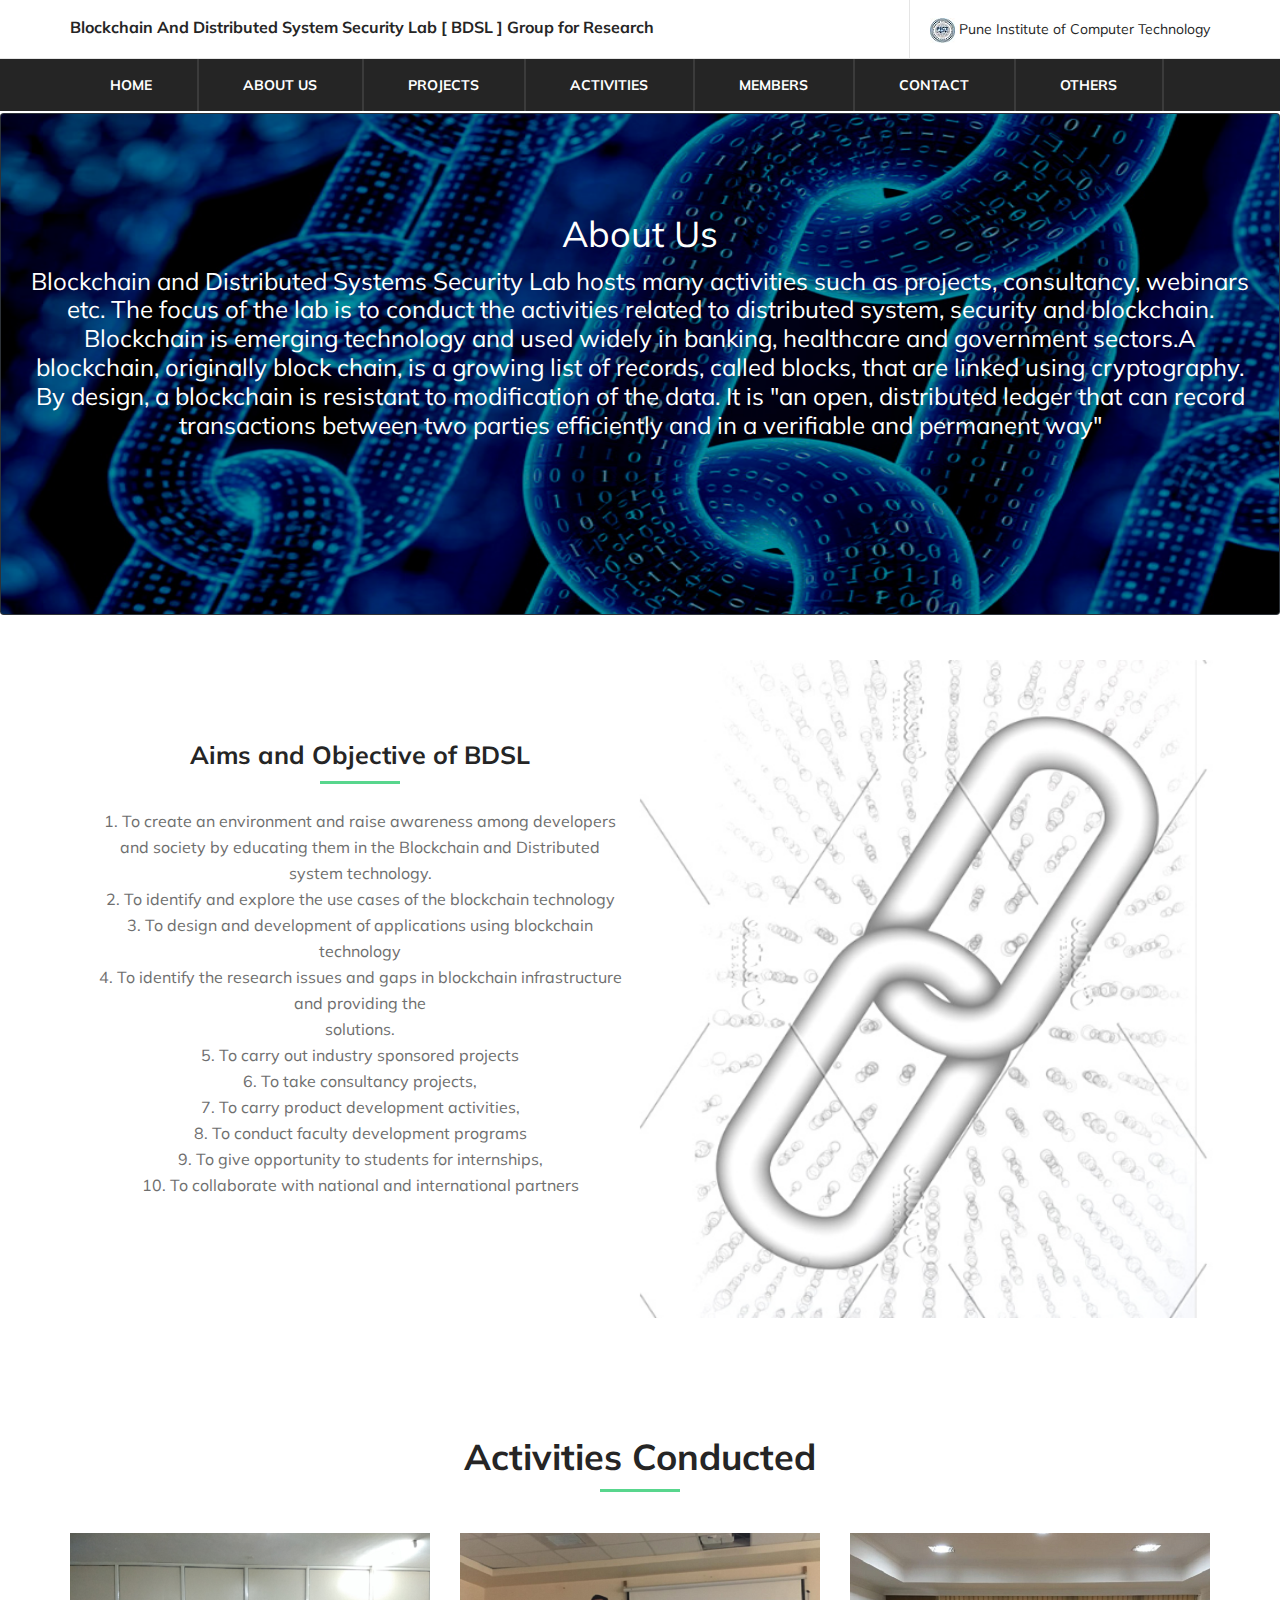
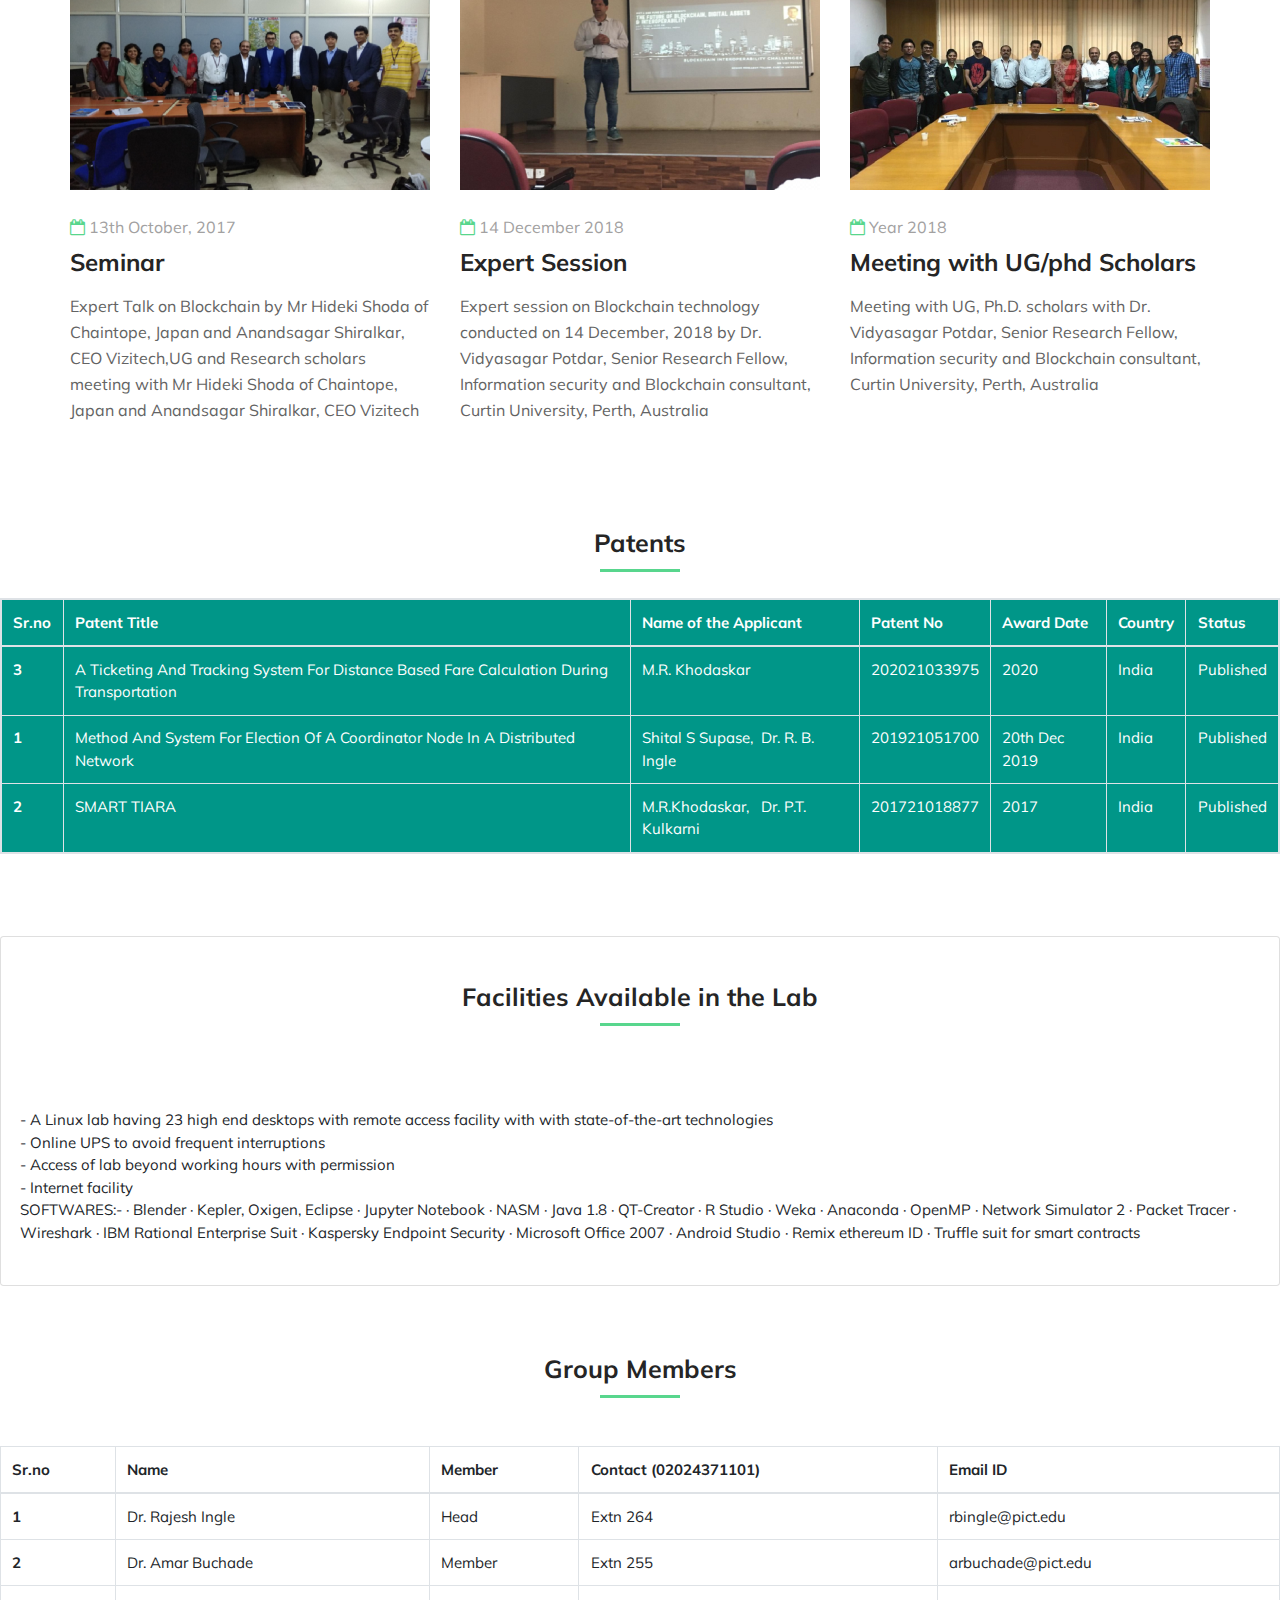
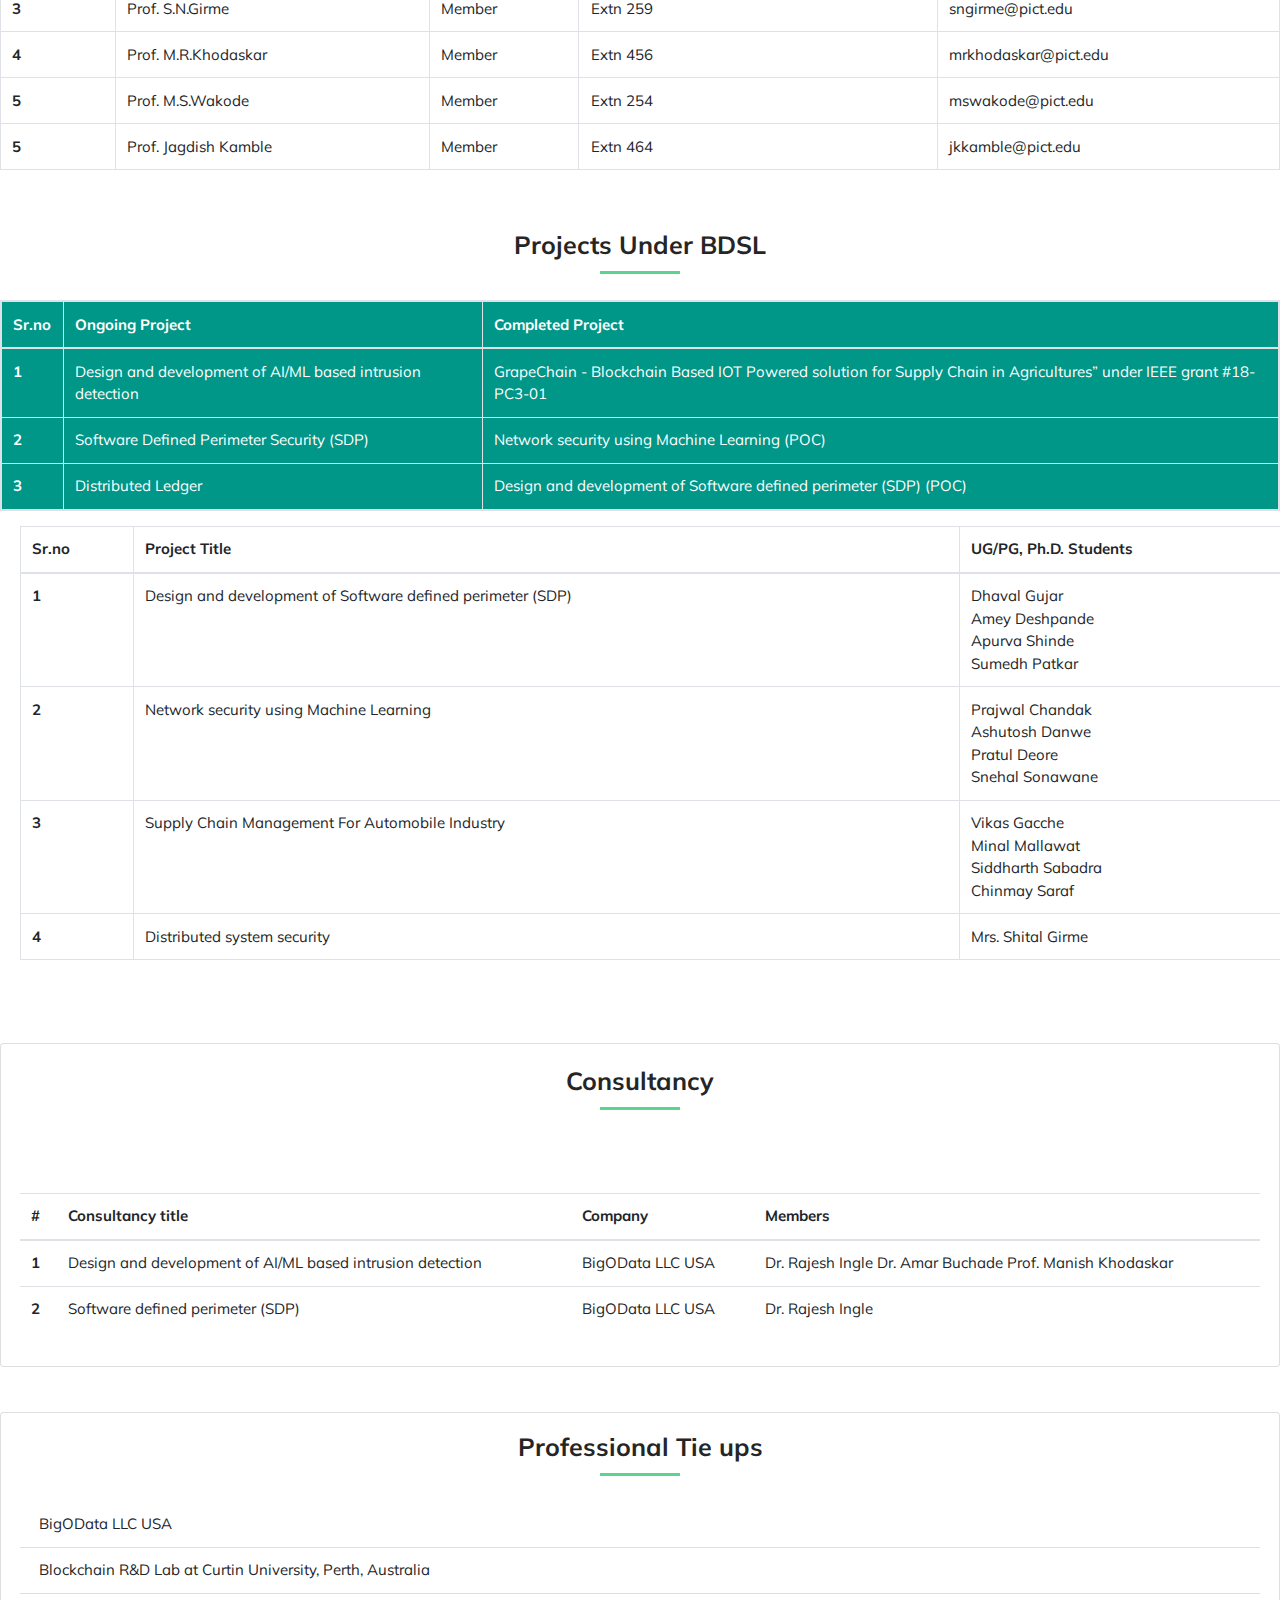
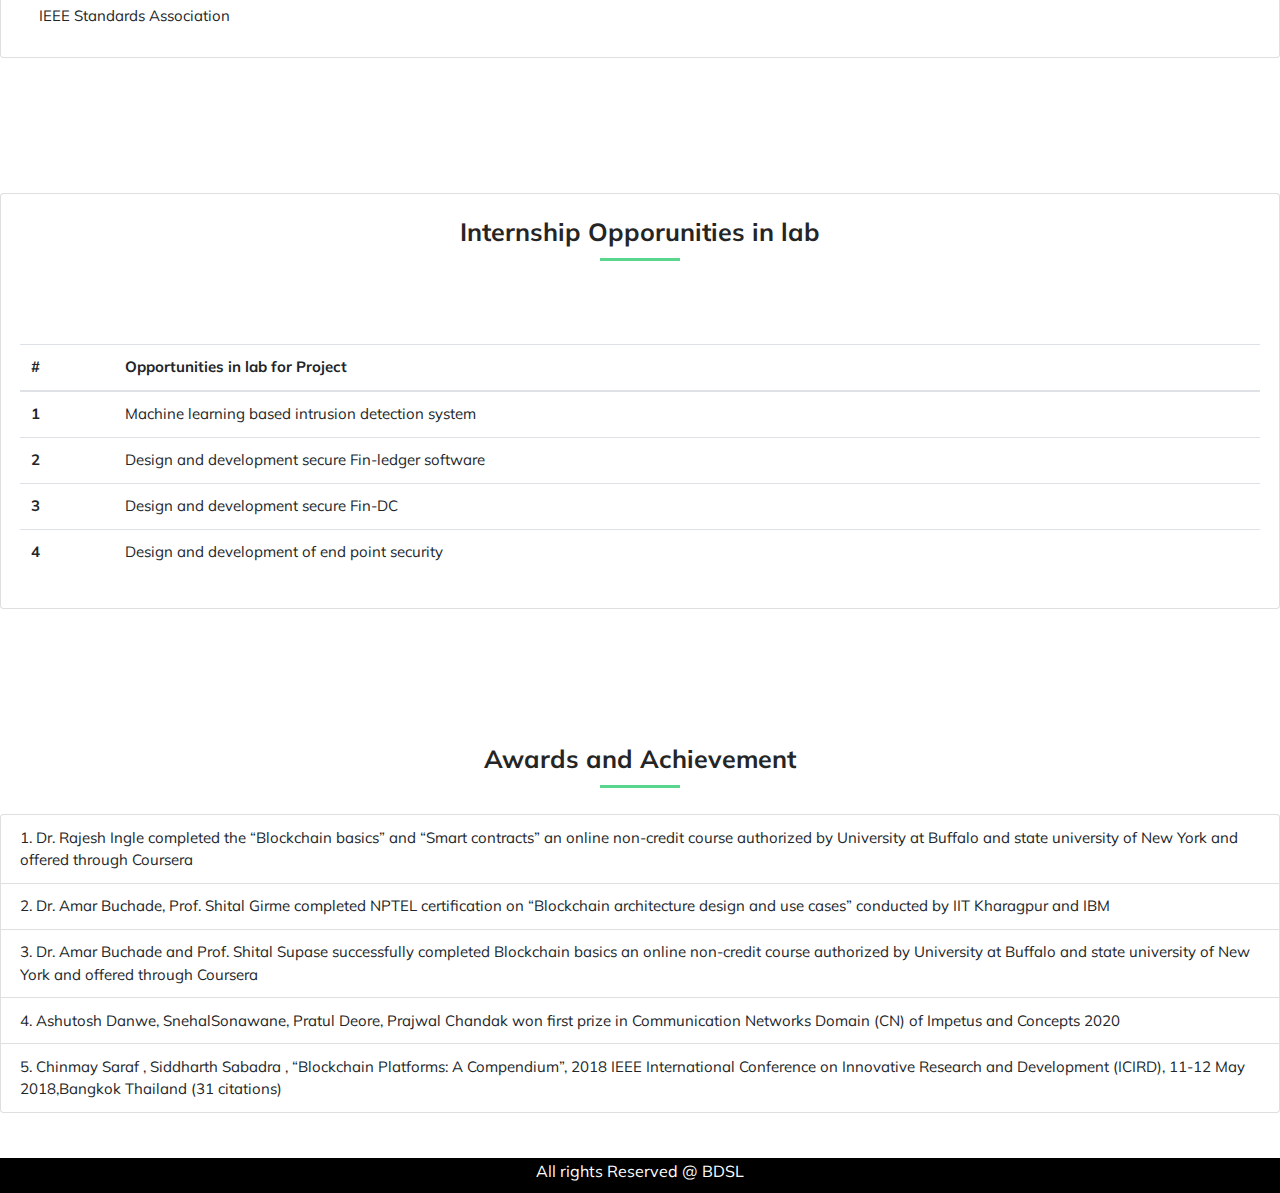
==== index.html @ 591bb6cc "Update index.html" ====
<!DOCTYPE html>
<html lang="zxx">

<head>
    <meta charset="UTF-8">
    <meta name="keywords" content="Fashi, unica, creative, html">
    <meta http-equiv="X-UA-Compatible" content="ie=edge">
    <title>BDSL</title>
    <link rel="stylesheet" href="https://www.w3schools.com/w3css/4/w3.css">
    <!-- Google Font -->
    <link href="https://fonts.googleapis.com/css?family=Muli:300,400,500,600,700,800,900&display=swap" rel="stylesheet">

    <!-- Css Styles -->
    <link rel="stylesheet" href="https://stackpath.bootstrapcdn.com/bootstrap/4.5.2/css/bootstrap.min.css" integrity="sha384-JcKb8q3iqJ61gNV9KGb8thSsNjpSL0n8PARn9HuZOnIxN0hoP+VmmDGMN5t9UJ0Z" crossorigin="anonymous">
    <script src="https://code.jquery.com/jquery-3.5.1.slim.min.js" integrity="sha384-DfXdz2htPH0lsSSs5nCTpuj/zy4C+OGpamoFVy38MVBnE+IbbVYUew+OrCXaRkfj" crossorigin="anonymous"></script>
    <script src="https://cdn.jsdelivr.net/npm/popper.js@1.16.1/dist/umd/popper.min.js" integrity="sha384-9/reFTGAW83EW2RDu2S0VKaIzap3H66lZH81PoYlFhbGU+6BZp6G7niu735Sk7lN" crossorigin="anonymous"></script>
    <script src="https://stackpath.bootstrapcdn.com/bootstrap/4.5.2/js/bootstrap.min.js" integrity="sha384-B4gt1jrGC7Jh4AgTPSdUtOBvfO8shuf57BaghqFfPlYxofvL8/KUEfYiJOMMV+rV" crossorigin="anonymous"></script>
    <link rel="stylesheet" href="css/bootstrap.min.css" type="text/css">
    <link rel="stylesheet" href="css/font-awesome.min.css" type="text/css">
    <link rel="stylesheet" href="css/themify-icons.css" type="text/css">
    <link rel="stylesheet" href="css/elegant-icons.css" type="text/css">
    <link rel="stylesheet" href="css/owl.carousel.min.css" type="text/css">
    <link rel="stylesheet" href="css/nice-select.css" type="text/css">
    <link rel="stylesheet" href="css/jquery-ui.min.css" type="text/css">
    <link rel="stylesheet" href="css/slicknav.min.css" type="text/css">
    <link rel="stylesheet" href="css/style.css" type="text/css">
    <style type="text/css">
    #content-desktop {display: block;}
    #content-mobile {display: none;}

    @media screen and (max-width: 768px) {

        #content-desktop {display: none;}
        #content-mobile {display: block;}

    }</style>
</head>

<body>
    <!-- Page Preloder -->
    <div id="preloder">
        <div class="loader"></div>
    </div>

    <!-- Header Section Begin -->
    <header  class="header-section fixed-top ">
        <div style="background-color: white;" class="header-top">
            <div class="container">
                <div class="ht-left">
                    <div style="" class="mail-service">
                        <b>Blockchain And Distributed System Security Lab [ BDSL ] Group for Research</b>
                    </div>
                </div>
                <div  class="ht-right">
                    <a href="#" class="login-panel"><img src="PICT_logo.jpeg">  Pune Institute of Computer Technology</a>
                </div>

                </div>
            </div>
        </div>

        <div class="nav-item ">
            <div class="container">

                <nav class="nav-menu mobile-menu">
                    <ul>
                        <li><a href="./index.html">Home</a></li>
                        <li><a href="#ab">About Us</a></li>
                        <li><a href="#pr">Projects</a>
                            <ul class="dropdown">
                                <li><a href="#pr">Ongoing Projects</a></li>
                                <li><a href="#pr">Completed Projects</a></li>
                                <li><a href="#pr">Projects by UG/PG Students</a></li>
                            </ul>
                        </li>
                        <li><a href="#ac">Activities</a></li>
                        <li><a href="#me">Members</a></li>
                        <li><a href="#">Contact</a></li>
                        <li><a href="#">Others</a>
                            <ul class="dropdown">
                                <li><a href="#pa">Patent unders BDSL </a></li>
                                <li><a href="#tie">Professional tie ups </a></li>
                                <li><a href="#con">Consultancy </a></li>
                                <li><a href="#fac">Facilities available in lab</a></li>
                                <li><a href="#sof">Softwares Available in the lab</a></li>
                                <li><a href="#int">Intership opportunities in the lab</a></li>
                                <li><a href="#aw">Awards and Achievements</a></li>
                            </ul>
                        </li>
                    </ul>
                </nav>
                <div id="mobile-menu-wrap"></div>
            </div>
        </div>

                        </div>

        </header>
    <!-- Button trigger modal -->


    <!-- Modal -->
    <div class="modal fade" id="exampleModal" tabindex="-1" aria-labelledby="exampleModalLabel" aria-hidden="true">
        <div class="modal-dialog modal-dialog-scrollable">
            <div class="modal-content">
                <div class="modal-header">
                    <h5 class="modal-title" id="exampleModalLabel">WORKSHOP BY BDSL</h5>
                    <button type="button" class="close" data-dismiss="modal" aria-label="Close">
                        <span aria-hidden="true">&times;</span>
                    </button>
                </div>
                <div class="modal-body">
                    Dear Students!!

                    🎊 Blockchain and Distributed Systems Security Lab, PICT, Pune invites you  for One Day Hands-on Workshop (Online Mode) on “Blockchain – Hyperledger Fabric”
<br>
                    <br>
                    ✒️ Key Highlights of the Workshop<br>
                     Introduction to Hyperledger Fabric and Architecture<br>
                     Learn to build a Network<br>
                     Learn to write and deploy chain codes<br>
                     Hands-on experience of Industry level project.<br>
                     All participants will be awarded with e-certificate.<br>
                    <br>
                    <br>
                    Registration Fee: Rs. 300/-
                    Limited to only 20 Seats [First come first basis].
                    <br>
                    <br>
                    Payment Mode: Online [Through PICT MIS]
                    🔊
                    <br>
                    <br>
                    ⏰ Workshop Date:
                    19th September 2020 (Saturday)
                    <br>
                    <br>
                    🗓️ Last Date for Registration:
                    6th September 2020
                    <br>
                    <br>
                    e-Certificates will be awarded to all participants
                    <br>
                    <br>
                    Important points to note:
                    1. Workshop is for PICT students only.
                    2. Confirmation of registration will be intimated to selected students along with MIS payment link and resources for the workshop through mail
                    <br>
                    <br>
                    📞For any queries contact:
                    <br>
                    Mr. M. R. Khodaskar
                    (Faculty Coordinator)
                    mrkhodaskar@pict.edu

                    +91 9822074520
                    <br>
                    <br>
                    Dr. R. B. Ingle
                    BDSL Head, PICT
                </div>
                <div class="modal-footer">
                    <button type="button" class="btn btn-secondary" data-dismiss="modal">Close</button>
                    <a target="_blank" href="https://tinyurl.com/hyperledger0fabric"><button type="button" class="btn btn-primary">Register</button></a>
                </div>
            </div>
        </div>
    </div>
    <!-- Header End -->



    <!-- As a heading -->
    <nav id="content-mobile" class="navbar navbar-light bg-light">
        <span  class=" navbar-brand mb-0 h1">Blockchain And Distributed <br> System Lab</span>
    </nav>

<br>
<br>
    <br>
    <br>
    <br>




    <div id="content-desktop ab"  class="card bg-dark text-white">
        <img src="img/200.png" class="card-img" height="500">
        <div style="margin-top: 80px" class="card-img-overlay">
            <h2 class="card-title text-center">About Us </h2>
            <h4 class="card-text text-center">Blockchain and Distributed Systems Security Lab hosts many activities such as
                projects, consultancy, webinars etc. The focus of the lab is to conduct the activities
                related to distributed system, security and blockchain. Blockchain is emerging technology
                and used widely in banking, healthcare and government sectors.A blockchain, originally block chain, is a growing list of records, called blocks, that are linked using cryptography. By design, a blockchain is resistant to modification of the data. It is "an open, distributed ledger that can record transactions
                between two parties efficiently and in a verifiable and permanent way"</h4>

        </div>
    </div>

    <br>
    <br>

    <section  class="deal-of-week set-bg spad" data-setbg="img/bd3.png">
        <div class="container">
            <div class="col-lg-6">
                <div class="section-title">

                    <h2 style="font-size: 25px;">Aims and Objective of BDSL</h2>
                    <div class="text">
                       <p> 1. To create an environment and raise awareness among developers and society by
                        educating them in the Blockchain and Distributed system technology.<br>
                        2. To identify and explore the use cases of the blockchain technology<br>
                        3. To design and development of applications using blockchain technology<br>
                        4. To identify the research issues and gaps in blockchain infrastructure and providing the<br>
                        solutions.<br>
                        5. To carry out industry sponsored projects<br>
                        6. To take consultancy projects,<br>
                        7. To carry product development activities,<br>
                        8. To conduct faculty development programs<br>
                        9. To give opportunity to students for internships,<br>
                        10. To collaborate with national and international partners<br>
                       </p>
                    </div>
                </div>
            </div>
        </div>
    </section>
    <br>
    <br>
    <section id="ac" class="latest-blog spad">
        <div class="container">
            <div class="row">
                <div class="col-lg-12">
                    <div class="section-title">
                        <h2>Activities Conducted</h2>
                    </div>
                </div>
            </div>
            <div class="row">
                <div class="col-lg-4 col-md-6">
                    <div class="single-latest-blog">
                        <img src="img/i3.png" alt="">
                        <div class="latest-text">
                            <div class="tag-list">
                                <div class="tag-item">
                                    <i  class="fa fa-calendar-o"></i>
                                    13th October, 2017
                                </div>

                            </div>
                            <a href="#">
                                <h4>Seminar</h4>
                            </a>
                            <p>Expert Talk on Blockchain by Mr Hideki Shoda of Chaintope, Japan and Anandsagar Shiralkar, CEO Vizitech,UG and Research scholars meeting with
                                Mr Hideki Shoda of Chaintope, Japan and Anandsagar Shiralkar, CEO Vizitech </p>
                        </div>
                    </div>
                </div>
                <div class="col-lg-4 col-md-6">
                    <div class="single-latest-blog">
                        <img src="img/i2.png" alt="">
                        <div class="latest-text">
                            <div class="tag-list">
                                <div class="tag-item">
                                    <i class="fa fa-calendar-o"></i>
                                    14 December 2018
                                </div>

                            </div>
                            <a href="#">
                                <h4>Expert Session</h4>
                            </a>
                            <p>Expert session on Blockchain technology conducted on 14 December, 2018 by Dr. Vidyasagar Potdar, Senior Research Fellow,
                                Information security and Blockchain consultant, Curtin University, Perth, Australia </p>
                        </div>
                    </div>
                </div>
                <div class="col-lg-4 col-md-6">
                    <div class="single-latest-blog">
                        <img src="img/i1.png" alt="">
                        <div class="latest-text">
                            <div class="tag-list">
                                <div class="tag-item">
                                    <i class="fa fa-calendar-o"></i>
                                    Year 2018
                                </div>

                            </div>
                            <a href="#">
                                <h4>Meeting with UG/phd Scholars</h4>
                            </a>
                            <p>Meeting with UG, Ph.D. scholars with Dr. Vidyasagar Potdar, Senior Research Fellow,
                                Information security and Blockchain consultant, Curtin University, Perth, Australia </p>
                        </div>
                    </div>
                </div>
            </div>

    </section>

    <div id="pa" class="section-title">
        <h2 style="font-size: 25px;">Patents </h2>
    </div>
    <table id="csec" class="table-responsive table table-bordered w3-teal">

        <thead>
        <tr>
            <th scope="col">Sr.no</th>
            <th scope="col">Patent Title</th>
            <th scope="col">Name of the Applicant</th>
            <th scope="col">Patent No</th>
            <th scope="col">Award Date</th>
            <th scope="col">Country</th>
            <th scope="col">Status</th>

        </tr>
        </thead>
        <tbody>
        
           <tr>
            <th scope="row">3</th>
            <td>A Ticketing And Tracking System For Distance Based Fare Calculation During Transportation</td>
            <td>M.R. Khodaskar </td>
            <td>202021033975</td>
            <td>2020</td>
            <td>India </td>
            <td>Published</td>

        </tr>
            
            
           <tr>
            <th scope="row">1</th>
            <td>Method And System For Election Of A Coordinator Node In A Distributed Network</td>
            <td>Shital S Supase,&nbsp; 
                Dr. R. B. Ingle </td>
            <td>201921051700</td>
            <td>20th Dec 2019 </td>
            <td>India </td>
            <td>Published</td>

        </tr>
        <tr>
            <th scope="row">2</th>
            <td>SMART TIARA</td>
            <td>M.R.Khodaskar, &nbsp;
                Dr. P.T. Kulkarni
            </td>
            <td>201721018877</td>
            <td>2017</td>
            <td>India </td>
            <td>Published</td>

        </tr>
            
        

        </tbody>
    </table>
    <br>
    <br>
    <br>
    <div id="csec" class="card">
        <br>
        <br>
        <div id="fac" class="section-title">
            <h2 style="font-size: 25px;">Facilities Available in the Lab</h2>
        </div>
        <div class="card-body">
            -          A Linux lab having 23 high end desktops with remote access facility with with state-of-the-art technologies<br>

            -          Online UPS to avoid frequent interruptions<br>

            -          Access of lab beyond working hours with permission<br>

            -          Internet facility<br>

            SOFTWARES:-
            ·         Blender

            ·         Kepler, Oxigen, Eclipse

            ·         Jupyter Notebook

            ·         NASM

            ·         Java 1.8

            ·         QT-Creator

            ·         R Studio

            ·         Weka

            ·         Anaconda

            ·         OpenMP

            ·         Network Simulator 2

            ·         Packet Tracer

            ·         Wireshark

            ·         IBM Rational Enterprise Suit

            ·         Kaspersky Endpoint Security

            ·         Microsoft Office 2007

            ·         Android Studio

            ·         Remix ethereum ID

            ·         Truffle suit for smart contracts
            <br>
        </div>
        <br>
    </div>
    <br>
    <br>
    <br>
    <div id="me" class="section-title">
        <h2 style="font-size: 25px;">Group Members </h2>
    </div>    <br>
        
    <table  class=" table table-bordered">

        <thead>
        <tr>
            <th scope="col">Sr.no</th>
            <th scope="col">Name</th>
            <th scope="col">Member</th>
            <th scope="col">Contact (02024371101)</th>
            <th scope="col">Email ID</th>

        </tr>
        </thead>
        <tbody>
        <tr>
            <th scope="row">1</th>
            <td>Dr. Rajesh Ingle</td>
            <td>Head </td>
            <td>Extn 264 </td>
            <td>rbingle@pict.edu</td>
        </tr>
        <tr>
            <th scope="row">2</th>
            <td>Dr. Amar Buchade</td>
            <td>Member </td>
            <td>Extn 255</td>
            <td>arbuchade@pict.edu </td>
        </tr>
        <tr>
            <th scope="row">3</th>
            <td>Prof. S.N.Girme</td>
            <td>Member </td>
            <td>Extn 259 </td>
            <td>sngirme@pict.edu</td>
        </tr>
        <tr>
            <th scope="row">4</th>
            <td>Prof. M.R.Khodaskar</td>
            <td>Member </td>
            <td>Extn 456 </td>
            <td>mrkhodaskar@pict.edu</td>
        </tr>
         
        <tr>
            <th scope="row">5</th>
            <td>Prof. M.S.Wakode</td>
            <td>Member </td>
            <td>Extn 254 </td>
            <td>mswakode@pict.edu</td>
        </tr>
            
            
        <tr>
            <th scope="row">5</th>
            <td>Prof. Jagdish Kamble</td>
            <td>Member </td>
            <td>Extn 464 </td>
            <td>jkkamble@pict.edu</td>
        </tr>
            
            
              </tbody>
    </table>
    
    <br>
    <br>
    <div id="pr" class="section-title">
        <h2 style="font-size: 25px;">Projects Under BDSL </h2>
    </div>
    <table  id="csec" class="table-responsive table table-bordered w3-teal">

        <thead>
        <tr>
            <th scope="col">Sr.no</th>
            <th scope="col">Ongoing Project</th>
            <th scope="col">Completed Project</th>

        </tr>
        </thead>
        <tbody>
        <tr>
            <th scope="row">1</th>
            <td>Design and development of AI/ML based intrusion detection</td>
            <td>GrapeChain - Blockchain Based IOT Powered solution for Supply Chain in
                Agricultures” under IEEE grant #18-PC3-01</td>

        </tr>
        <tr>
            <th scope="row">2</th>
            <td>Software Defined Perimeter Security (SDP)</td>
            <td>Network security using Machine Learning (POC)</td>

        </tr>
        <tr>
            <th scope="row">3</th>
            <td>Distributed Ledger</td>
            <td>Design and development of Software defined perimeter (SDP) (POC)</td>
        </tr>

        </tbody>
    </table>

    <table id="csec1" class="table  table-bordered bg-white">

        <thead>
        <tr>
            <th scope="col">Sr.no</th>
            <th scope="col">Project Title</th>
            <th scope="col">UG/PG, Ph.D. Students</th>


        </tr>
        </thead>
        <tbody>
        <tr>
            <th scope="row">1</th>
            <td>Design and development of Software defined
                perimeter (SDP)</td>
            <td>Dhaval Gujar<br>
                Amey Deshpande<br>
                Apurva Shinde<br>
                Sumedh Patkar</td>

        </tr>
        <tr>
            <th scope="row">2</th>
            <td>Network security using Machine Learning</td>
            <td>Prajwal Chandak<br>
                Ashutosh Danwe<br>
                Pratul Deore<br>
                Snehal Sonawane</td>

        </tr>
        <tr>
            <th scope="row">3</th>
            <td>Supply Chain Management For Automobile Industry</td>
            <td>Vikas Gacche<br>
                Minal Mallawat<br>
                Siddharth Sabadra<br>
                Chinmay Saraf</td>

        </tr>
        <tr>
            <th scope="row">4</th>
            <td>Distributed system security </td>
            <td>Mrs. Shital Girme </td>

        </tr>

        </tbody>
    </table>

    <br>
    <br>
    <br>
    <div id="csec" class="card">
        <br>
        <div id="con" class="section-title">
            <h2 style="font-size: 25px;">Consultancy </h2>
        </div>
        <div class="card-body">
            <table class="table">
                <thead>
                <tr>
                    <th scope="col">#</th>
                    <th scope="col">Consultancy title</th>
                    <th scope="col">Company</th>
                    <th scope="col">Members</th>
                </tr>
                </thead>
                <tbody>
                <tr>
                    <th scope="row">1</th>
                    <td> Design and development of
                        AI/ML based intrusion detection </td>
                    <td>BigOData LLC USA</td>
                    <td>Dr. Rajesh Ingle
                        Dr. Amar Buchade
                        Prof. Manish
                        Khodaskar</td>
                </tr>
                <tr>
                    <th scope="row">2</th>
                    <td>Software defined perimeter
                        (SDP)</td>
                    <td>BigOData LLC USA
                    </td>
                    <td>Dr. Rajesh Ingle</td>
                </tr>

                </tbody>
            </table>
        </div>
    </div>
    <br>
    <br>
    <div id="csec" class="card">
        <div class="card-body">

            <div id="tie" class="section-title">
                <h2 style="font-size: 25px;">Professional Tie ups </h2>
            </div>
            <ul class="list-group list-group-flush">
                <li class="list-group-item">BigOData LLC USA
                </li>
                <li class="list-group-item">Blockchain R&D Lab at Curtin University, Perth, Australia</li>
                <li class="list-group-item">IEEE Standards Association</li>
            </ul>
        </div>
    </div>
    <br>
    <br>
    <br>

    <br>
    <br>
    <br>
    
    <div id="int" class="card">
        <br>
        <div id="con" class="section-title">
            <h2 style="font-size: 25px;">Internship Opporunities in lab </h2>
        </div>
        <div class="card-body">
            <table class="table">
                <thead>
                <tr>
                    <th scope="col">#</th>
                    <th scope="col">Opportunities in lab for Project</th>
                   </tr>
                </thead>
                <tbody>
                <tr>
                    <th scope="row">1</th>
                    <td> Machine learning based intrusion detection system </td>
                 </tr>
                <tr>
                    <th scope="row">2</th>
                    <td>Design and development secure Fin-ledger software  </td>
                                    </tr>

                    <tr>
                    <th scope="row">3</th>
                    <td>Design and development secure Fin-DC  </td>
                                    </tr>
                    
                    
                    <tr>
                    <th scope="row">4</th>
                    <td>Design and development of end point security </td>
                                    </tr>

                </tbody>
            </table>
        </div>
    </div>
    
    <br>
    <br>
    <br>

    <br>
    <br>
    <br>
        
    <div id="aw" class="section-title">
        <h2 style="font-size: 25px;">Awards and Achievement </h2>
    </div>
    <ul id="csec" class="list-group " >
        <li class="list-group-item">1. Dr. Rajesh Ingle completed the “Blockchain basics” and “Smart contracts” an online
            non-credit course authorized by University at Buffalo and state university of New
            York and offered through Coursera</li>
        <li class="list-group-item">2. Dr. Amar Buchade, Prof. Shital Girme completed NPTEL certification on
            “Blockchain architecture design and use cases” conducted by IIT Kharagpur and
            IBM</li>
        <li class="list-group-item">3. Dr. Amar Buchade and Prof. Shital Supase successfully completed Blockchain basics
            an online non-credit course authorized by University at Buffalo and state university of
            New York and offered through Coursera</li>
        <li class="list-group-item ">4. Ashutosh Danwe, SnehalSonawane, Pratul Deore, Prajwal Chandak won first prize in
            Communication Networks Domain (CN) of Impetus and Concepts 2020 </li>
        <li class="list-group-item ">5. Chinmay Saraf , Siddharth Sabadra , “Blockchain Platforms: A Compendium”, 2018
            IEEE International Conference on Innovative Research and Development (ICIRD),
            11-12 May 2018,Bangkok Thailand (31 citations)
        </li>

    </ul>


    <br>
    <br>






<div style="width: 100%; height: 35px; background-color: black;" >
    <p style="margin: auto; color: white;text-align: center;">All rights Reserved @ BDSL</p>
</div>
    
    <!-- Js Plugins -->
    <script src="js/jquery-3.3.1.min.js"></script>
    <script src="js/bootstrap.min.js"></script>
    <script src="js/jquery-ui.min.js"></script>
    <script src="js/jquery.countdown.min.js"></script>
    <script src="js/jquery.nice-select.min.js"></script>
    <script src="js/jquery.zoom.min.js"></script>
    <script src="js/jquery.dd.min.js"></script>
    <script src="js/jquery.slicknav.js"></script>
    <script src="js/owl.carousel.min.js"></script>
    <script src="js/main.js"></script>
</body>

</html>
---- css/themify-icons.css ----
@font-face {
	font-family: 'themify';
	src:url('../fonts/themify.eot?-fvbane');
	src:url('../fonts/themify.eot?#iefix-fvbane') format('embedded-opentype'),
		url('../fonts/themify.woff?-fvbane') format('woff'),
		url('../fonts/themify.ttf?-fvbane') format('truetype'),
		url('../fonts/themify.svg?-fvbane#themify') format('svg');
	font-weight: normal;
	font-style: normal;
}

[class^="ti-"], [class*=" ti-"] {
	font-family: 'themify';
	speak: none;
	font-style: normal;
	font-weight: normal;
	font-variant: normal;
	text-transform: none;
	line-height: 1;

	/* Better Font Rendering =========== */
	-webkit-font-smoothing: antialiased;
	-moz-osx-font-smoothing: grayscale;
}

.ti-wand:before {
	content: "\e600";
}
.ti-volume:before {
	content: "\e601";
}
.ti-user:before {
	content: "\e602";
}
.ti-unlock:before {
	content: "\e603";
}
.ti-unlink:before {
	content: "\e604";
}
.ti-trash:before {
	content: "\e605";
}
.ti-thought:before {
	content: "\e606";
}
.ti-target:before {
	content: "\e607";
}
.ti-tag:before {
	content: "\e608";
}
.ti-tablet:before {
	content: "\e609";
}
.ti-star:before {
	content: "\e60a";
}
.ti-spray:before {
	content: "\e60b";
}
.ti-signal:before {
	content: "\e60c";
}
.ti-shopping-cart:before {
	content: "\e60d";
}
.ti-shopping-cart-full:before {
	content: "\e60e";
}
.ti-settings:before {
	content: "\e60f";
}
.ti-search:before {
	content: "\e610";
}
.ti-zoom-in:before {
	content: "\e611";
}
.ti-zoom-out:before {
	content: "\e612";
}
.ti-cut:before {
	content: "\e613";
}
.ti-ruler:before {
	content: "\e614";
}
.ti-ruler-pencil:before {
	content: "\e615";
}
.ti-ruler-alt:before {
	content: "\e616";
}
.ti-bookmark:before {
	content: "\e617";
}
.ti-bookmark-alt:before {
	content: "\e618";
}
.ti-reload:before {
	content: "\e619";
}
.ti-plus:before {
	content: "\e61a";
}
.ti-pin:before {
	content: "\e61b";
}
.ti-pencil:before {
	content: "\e61c";
}
.ti-pencil-alt:before {
	content: "\e61d";
}
.ti-paint-roller:before {
	content: "\e61e";
}
.ti-paint-bucket:before {
	content: "\e61f";
}
.ti-na:before {
	content: "\e620";
}
.ti-mobile:before {
	content: "\e621";
}
.ti-minus:before {
	content: "\e622";
}
.ti-medall:before {
	content: "\e623";
}
.ti-medall-alt:before {
	content: "\e624";
}
.ti-marker:before {
	content: "\e625";
}
.ti-marker-alt:before {
	content: "\e626";
}
.ti-arrow-up:before {
	content: "\e627";
}
.ti-arrow-right:before {
	content: "\e628";
}
.ti-arrow-left:before {
	content: "\e629";
}
.ti-arrow-down:before {
	content: "\e62a";
}
.ti-lock:before {
	content: "\e62b";
}
.ti-location-arrow:before {
	content: "\e62c";
}
.ti-link:before {
	content: "\e62d";
}
.ti-layout:before {
	content: "\e62e";
}
.ti-layers:before {
	content: "\e62f";
}
.ti-layers-alt:before {
	content: "\e630";
}
.ti-key:before {
	content: "\e631";
}
.ti-import:before {
	content: "\e632";
}
.ti-image:before {
	content: "\e633";
}
.ti-heart:before {
	content: "\e634";
}
.ti-heart-broken:before {
	content: "\e635";
}
.ti-hand-stop:before {
	content: "\e636";
}
.ti-hand-open:before {
	content: "\e637";
}
.ti-hand-drag:before {
	content: "\e638";
}
.ti-folder:before {
	content: "\e639";
}
.ti-flag:before {
	content: "\e63a";
}
.ti-flag-alt:before {
	content: "\e63b";
}
.ti-flag-alt-2:before {
	content: "\e63c";
}
.ti-eye:before {
	content: "\e63d";
}
.ti-export:before {
	content: "\e63e";
}
.ti-exchange-vertical:before {
	content: "\e63f";
}
.ti-desktop:before {
	content: "\e640";
}
.ti-cup:before {
	content: "\e641";
}
.ti-crown:before {
	content: "\e642";
}
.ti-comments:before {
	content: "\e643";
}
.ti-comment:before {
	content: "\e644";
}
.ti-comment-alt:before {
	content: "\e645";
}
.ti-close:before {
	content: "\e646";
}
.ti-clip:before {
	content: "\e647";
}
.ti-angle-up:before {
	content: "\e648";
}
.ti-angle-right:before {
	content: "\e649";
}
.ti-angle-left:before {
	content: "\e64a";
}
.ti-angle-down:before {
	content: "\e64b";
}
.ti-check:before {
	content: "\e64c";
}
.ti-check-box:before {
	content: "\e64d";
}
.ti-camera:before {
	content: "\e64e";
}
.ti-announcement:before {
	content: "\e64f";
}
.ti-brush:before {
	content: "\e650";
}
.ti-briefcase:before {
	content: "\e651";
}
.ti-bolt:before {
	content: "\e652";
}
.ti-bolt-alt:before {
	content: "\e653";
}
.ti-blackboard:before {
	content: "\e654";
}
.ti-bag:before {
	content: "\e655";
}
.ti-move:before {
	content: "\e656";
}
.ti-arrows-vertical:before {
	content: "\e657";
}
.ti-arrows-horizontal:before {
	content: "\e658";
}
.ti-fullscreen:before {
	content: "\e659";
}
.ti-arrow-top-right:before {
	content: "\e65a";
}
.ti-arrow-top-left:before {
	content: "\e65b";
}
.ti-arrow-circle-up:before {
	content: "\e65c";
}
.ti-arrow-circle-right:before {
	content: "\e65d";
}
.ti-arrow-circle-left:before {
	content: "\e65e";
}
.ti-arrow-circle-down:before {
	content: "\e65f";
}
.ti-angle-double-up:before {
	content: "\e660";
}
.ti-angle-double-right:before {
	content: "\e661";
}
.ti-angle-double-left:before {
	content: "\e662";
}
.ti-angle-double-down:before {
	content: "\e663";
}
.ti-zip:before {
	content: "\e664";
}
.ti-world:before {
	content: "\e665";
}
.ti-wheelchair:before {
	content: "\e666";
}
.ti-view-list:before {
	content: "\e667";
}
.ti-view-list-alt:before {
	content: "\e668";
}
.ti-view-grid:before {
	content: "\e669";
}
.ti-uppercase:before {
	content: "\e66a";
}
.ti-upload:before {
	content: "\e66b";
}
.ti-underline:before {
	content: "\e66c";
}
.ti-truck:before {
	content: "\e66d";
}
.ti-timer:before {
	content: "\e66e";
}
.ti-ticket:before {
	content: "\e66f";
}
.ti-thumb-up:before {
	content: "\e670";
}
.ti-thumb-down:before {
	content: "\e671";
}
.ti-text:before {
	content: "\e672";
}
.ti-stats-up:before {
	content: "\e673";
}
.ti-stats-down:before {
	content: "\e674";
}
.ti-split-v:before {
	content: "\e675";
}
.ti-split-h:before {
	content: "\e676";
}
.ti-smallcap:before {
	content: "\e677";
}
.ti-shine:before {
	content: "\e678";
}
.ti-shift-right:before {
	content: "\e679";
}
.ti-shift-left:before {
	content: "\e67a";
}
.ti-shield:before {
	content: "\e67b";
}
.ti-notepad:before {
	content: "\e67c";
}
.ti-server:before {
	content: "\e67d";
}
.ti-quote-right:before {
	content: "\e67e";
}
.ti-quote-left:before {
	content: "\e67f";
}
.ti-pulse:before {
	content: "\e680";
}
.ti-printer:before {
	content: "\e681";
}
.ti-power-off:before {
	content: "\e682";
}
.ti-plug:before {
	content: "\e683";
}
.ti-pie-chart:before {
	content: "\e684";
}
.ti-paragraph:before {
	content: "\e685";
}
.ti-panel:before {
	content: "\e686";
}
.ti-package:before {
	content: "\e687";
}
.ti-music:before {
	content: "\e688";
}
.ti-music-alt:before {
	content: "\e689";
}
.ti-mouse:before {
	content: "\e68a";
}
.ti-mouse-alt:before {
	content: "\e68b";
}
.ti-money:before {
	content: "\e68c";
}
.ti-microphone:before {
	content: "\e68d";
}
.ti-menu:before {
	content: "\e68e";
}
.ti-menu-alt:before {
	content: "\e68f";
}
.ti-map:before {
	content: "\e690";
}
.ti-map-alt:before {
	content: "\e691";
}
.ti-loop:before {
	content: "\e692";
}
.ti-location-pin:before {
	content: "\e693";
}
.ti-list:before {
	content: "\e694";
}
.ti-light-bulb:before {
	content: "\e695";
}
.ti-Italic:before {
	content: "\e696";
}
.ti-info:before {
	content: "\e697";
}
.ti-infinite:before {
	content: "\e698";
}
.ti-id-badge:before {
	content: "\e699";
}
.ti-hummer:before {
	content: "\e69a";
}
.ti-home:before {
	content: "\e69b";
}
.ti-help:before {
	content: "\e69c";
}
.ti-headphone:before {
	content: "\e69d";
}
.ti-harddrives:before {
	content: "\e69e";
}
.ti-harddrive:before {
	content: "\e69f";
}
.ti-gift:before {
	content: "\e6a0";
}
.ti-game:before {
	content: "\e6a1";
}
.ti-filter:before {
	content: "\e6a2";
}
.ti-files:before {
	content: "\e6a3";
}
.ti-file:before {
	content: "\e6a4";
}
.ti-eraser:before {
	content: "\e6a5";
}
.ti-envelope:before {
	content: "\e6a6";
}
.ti-download:before {
	content: "\e6a7";
}
.ti-direction:before {
	content: "\e6a8";
}
.ti-direction-alt:before {
	content: "\e6a9";
}
.ti-dashboard:before {
	content: "\e6aa";
}
.ti-control-stop:before {
	content: "\e6ab";
}
.ti-control-shuffle:before {
	content: "\e6ac";
}
.ti-control-play:before {
	content: "\e6ad";
}
.ti-control-pause:before {
	content: "\e6ae";
}
.ti-control-forward:before {
	content: "\e6af";
}
.ti-control-backward:before {
	content: "\e6b0";
}
.ti-cloud:before {
	content: "\e6b1";
}
.ti-cloud-up:before {
	content: "\e6b2";
}
.ti-cloud-down:before {
	content: "\e6b3";
}
.ti-clipboard:before {
	content: "\e6b4";
}
.ti-car:before {
	content: "\e6b5";
}
.ti-calendar:before {
	content: "\e6b6";
}
.ti-book:before {
	content: "\e6b7";
}
.ti-bell:before {
	content: "\e6b8";
}
.ti-basketball:before {
	content: "\e6b9";
}
.ti-bar-chart:before {
	content: "\e6ba";
}
.ti-bar-chart-alt:before {
	content: "\e6bb";
}
.ti-back-right:before {
	content: "\e6bc";
}
.ti-back-left:before {
	content: "\e6bd";
}
.ti-arrows-corner:before {
	content: "\e6be";
}
.ti-archive:before {
	content: "\e6bf";
}
.ti-anchor:before {
	content: "\e6c0";
}
.ti-align-right:before {
	content: "\e6c1";
}
.ti-align-left:before {
	content: "\e6c2";
}
.ti-align-justify:before {
	content: "\e6c3";
}
.ti-align-center:before {
	content: "\e6c4";
}
.ti-alert:before {
	content: "\e6c5";
}
.ti-alarm-clock:before {
	content: "\e6c6";
}
.ti-agenda:before {
	content: "\e6c7";
}
.ti-write:before {
	content: "\e6c8";
}
.ti-window:before {
	content: "\e6c9";
}
.ti-widgetized:before {
	content: "\e6ca";
}
.ti-widget:before {
	content: "\e6cb";
}
.ti-widget-alt:before {
	content: "\e6cc";
}
.ti-wallet:before {
	content: "\e6cd";
}
.ti-video-clapper:before {
	content: "\e6ce";
}
.ti-video-camera:before {
	content: "\e6cf";
}
.ti-vector:before {
	content: "\e6d0";
}
.ti-themify-logo:before {
	content: "\e6d1";
}
.ti-themify-favicon:before {
	content: "\e6d2";
}
.ti-themify-favicon-alt:before {
	content: "\e6d3";
}
.ti-support:before {
	content: "\e6d4";
}
.ti-stamp:before {
	content: "\e6d5";
}
.ti-split-v-alt:before {
	content: "\e6d6";
}
.ti-slice:before {
	content: "\e6d7";
}
.ti-shortcode:before {
	content: "\e6d8";
}
.ti-shift-right-alt:before {
	content: "\e6d9";
}
.ti-shift-left-alt:before {
	content: "\e6da";
}
.ti-ruler-alt-2:before {
	content: "\e6db";
}
.ti-receipt:before {
	content: "\e6dc";
}
.ti-pin2:before {
	content: "\e6dd";
}
.ti-pin-alt:before {
	content: "\e6de";
}
.ti-pencil-alt2:before {
	content: "\e6df";
}
.ti-palette:before {
	content: "\e6e0";
}
.ti-more:before {
	content: "\e6e1";
}
.ti-more-alt:before {
	content: "\e6e2";
}
.ti-microphone-alt:before {
	content: "\e6e3";
}
.ti-magnet:before {
	content: "\e6e4";
}
.ti-line-double:before {
	content: "\e6e5";
}
.ti-line-dotted:before {
	content: "\e6e6";
}
.ti-line-dashed:before {
	content: "\e6e7";
}
.ti-layout-width-full:before {
	content: "\e6e8";
}
.ti-layout-width-default:before {
	content: "\e6e9";
}
.ti-layout-width-default-alt:before {
	content: "\e6ea";
}
.ti-layout-tab:before {
	content: "\e6eb";
}
.ti-layout-tab-window:before {
	content: "\e6ec";
}
.ti-layout-tab-v:before {
	content: "\e6ed";
}
.ti-layout-tab-min:before {
	content: "\e6ee";
}
.ti-layout-slider:before {
	content: "\e6ef";
}
.ti-layout-slider-alt:before {
	content: "\e6f0";
}
.ti-layout-sidebar-right:before {
	content: "\e6f1";
}
.ti-layout-sidebar-none:before {
	content: "\e6f2";
}
.ti-layout-sidebar-left:before {
	content: "\e6f3";
}
.ti-layout-placeholder:before {
	content: "\e6f4";
}
.ti-layout-menu:before {
	content: "\e6f5";
}
.ti-layout-menu-v:before {
	content: "\e6f6";
}
.ti-layout-menu-separated:before {
	content: "\e6f7";
}
.ti-layout-menu-full:before {
	content: "\e6f8";
}
.ti-layout-media-right-alt:before {
	content: "\e6f9";
}
.ti-layout-media-right:before {
	content: "\e6fa";
}
.ti-layout-media-overlay:before {
	content: "\e6fb";
}
.ti-layout-media-overlay-alt:before {
	content: "\e6fc";
}
.ti-layout-media-overlay-alt-2:before {
	content: "\e6fd";
}
.ti-layout-media-left-alt:before {
	content: "\e6fe";
}
.ti-layout-media-left:before {
	content: "\e6ff";
}
.ti-layout-media-center-alt:before {
	content: "\e700";
}
.ti-layout-media-center:before {
	content: "\e701";
}
.ti-layout-list-thumb:before {
	content: "\e702";
}
.ti-layout-list-thumb-alt:before {
	content: "\e703";
}
.ti-layout-list-post:before {
	content: "\e704";
}
.ti-layout-list-large-image:before {
	content: "\e705";
}
.ti-layout-line-solid:before {
	content: "\e706";
}
.ti-layout-grid4:before {
	content: "\e707";
}
.ti-layout-grid3:before {
	content: "\e708";
}
.ti-layout-grid2:before {
	content: "\e709";
}
.ti-layout-grid2-thumb:before {
	content: "\e70a";
}
.ti-layout-cta-right:before {
	content: "\e70b";
}
.ti-layout-cta-left:before {
	content: "\e70c";
}
.ti-layout-cta-center:before {
	content: "\e70d";
}
.ti-layout-cta-btn-right:before {
	content: "\e70e";
}
.ti-layout-cta-btn-left:before {
	content: "\e70f";
}
.ti-layout-column4:before {
	content: "\e710";
}
.ti-layout-column3:before {
	content: "\e711";
}
.ti-layout-column2:before {
	content: "\e712";
}
.ti-layout-accordion-separated:before {
	content: "\e713";
}
.ti-layout-accordion-merged:before {
	content: "\e714";
}
.ti-layout-accordion-list:before {
	content: "\e715";
}
.ti-ink-pen:before {
	content: "\e716";
}
.ti-info-alt:before {
	content: "\e717";
}
.ti-help-alt:before {
	content: "\e718";
}
.ti-headphone-alt:before {
	content: "\e719";
}
.ti-hand-point-up:before {
	content: "\e71a";
}
.ti-hand-point-right:before {
	content: "\e71b";
}
.ti-hand-point-left:before {
	content: "\e71c";
}
.ti-hand-point-down:before {
	content: "\e71d";
}
.ti-gallery:before {
	content: "\e71e";
}
.ti-face-smile:before {
	content: "\e71f";
}
.ti-face-sad:before {
	content: "\e720";
}
.ti-credit-card:before {
	content: "\e721";
}
.ti-control-skip-forward:before {
	content: "\e722";
}
.ti-control-skip-backward:before {
	content: "\e723";
}
.ti-control-record:before {
	content: "\e724";
}
.ti-control-eject:before {
	content: "\e725";
}
.ti-comments-smiley:before {
	content: "\e726";
}
.ti-brush-alt:before {
	content: "\e727";
}
.ti-youtube:before {
	content: "\e728";
}
.ti-vimeo:before {
	content: "\e729";
}
.ti-twitter:before {
	content: "\e72a";
}
.ti-time:before {
	content: "\e72b";
}
.ti-tumblr:before {
	content: "\e72c";
}
.ti-skype:before {
	content: "\e72d";
}
.ti-share:before {
	content: "\e72e";
}
.ti-share-alt:before {
	content: "\e72f";
}
.ti-rocket:before {
	content: "\e730";
}
.ti-pinterest:before {
	content: "\e731";
}
.ti-new-window:before {
	content: "\e732";
}
.ti-microsoft:before {
	content: "\e733";
}
.ti-list-ol:before {
	content: "\e734";
}
.ti-linkedin:before {
	content: "\e735";
}
.ti-layout-sidebar-2:before {
	content: "\e736";
}
.ti-layout-grid4-alt:before {
	content: "\e737";
}
.ti-layout-grid3-alt:before {
	content: "\e738";
}
.ti-layout-grid2-alt:before {
	content: "\e739";
}
.ti-layout-column4-alt:before {
	content: "\e73a";
}
.ti-layout-column3-alt:before {
	content: "\e73b";
}
.ti-layout-column2-alt:before {
	content: "\e73c";
}
.ti-instagram:before {
	content: "\e73d";
}
.ti-google:before {
	content: "\e73e";
}
.ti-github:before {
	content: "\e73f";
}
.ti-flickr:before {
	content: "\e740";
}
.ti-facebook:before {
	content: "\e741";
}
.ti-dropbox:before {
	content: "\e742";
}
.ti-dribbble:before {
	content: "\e743";
}
.ti-apple:before {
	content: "\e744";
}
.ti-android:before {
	content: "\e745";
}
.ti-save:before {
	content: "\e746";
}
.ti-save-alt:before {
	content: "\e747";
}
.ti-yahoo:before {
	content: "\e748";
}
.ti-wordpress:before {
	content: "\e749";
}
.ti-vimeo-alt:before {
	content: "\e74a";
}
.ti-twitter-alt:before {
	content: "\e74b";
}
.ti-tumblr-alt:before {
	content: "\e74c";
}
.ti-trello:before {
	content: "\e74d";
}
.ti-stack-overflow:before {
	content: "\e74e";
}
.ti-soundcloud:before {
	content: "\e74f";
}
.ti-sharethis:before {
	content: "\e750";
}
.ti-sharethis-alt:before {
	content: "\e751";
}
.ti-reddit:before {
	content: "\e752";
}
.ti-pinterest-alt:before {
	content: "\e753";
}
.ti-microsoft-alt:before {
	content: "\e754";
}
.ti-linux:before {
	content: "\e755";
}
.ti-jsfiddle:before {
	content: "\e756";
}
.ti-joomla:before {
	content: "\e757";
}
.ti-html5:before {
	content: "\e758";
}
.ti-flickr-alt:before {
	content: "\e759";
}
.ti-email:before {
	content: "\e75a";
}
.ti-drupal:before {
	content: "\e75b";
}
.ti-dropbox-alt:before {
	content: "\e75c";
}
.ti-css3:before {
	content: "\e75d";
}
.ti-rss:before {
	content: "\e75e";
}
.ti-rss-alt:before {
	content: "\e75f";
}
---- css/elegant-icons.css ----
@font-face {
	font-family: 'ElegantIcons';
	src:url('../fonts/ElegantIcons.eot');
	src:url('../fonts/ElegantIcons.eot?#iefix') format('embedded-opentype'),
		url('../fonts/ElegantIcons.woff') format('woff'),
		url('../fonts/ElegantIcons.ttf') format('truetype'),
		url('../fonts/ElegantIcons.svg#ElegantIcons') format('svg');
	font-weight: normal;
	font-style: normal;
}

/* Use the following CSS code if you want to use data attributes for inserting your icons */
[data-icon]:before {
	font-family: 'ElegantIcons';
	content: attr(data-icon);
	speak: none;
	font-weight: normal;
	font-variant: normal;
	text-transform: none;
	line-height: 1;
	-webkit-font-smoothing: antialiased;
	-moz-osx-font-smoothing: grayscale;
}

/* Use the following CSS code if you want to have a class per icon */
/*
Instead of a list of all class selectors,
you can use the generic selector below, but it's slower:
[class*="your-class-prefix"] {
*/
.arrow_up, .arrow_down, .arrow_left, .arrow_right, .arrow_left-up, .arrow_right-up, .arrow_right-down, .arrow_left-down, .arrow-up-down, .arrow_up-down_alt, .arrow_left-right_alt, .arrow_left-right, .arrow_expand_alt2, .arrow_expand_alt, .arrow_condense, .arrow_expand, .arrow_move, .arrow_carrot-up, .arrow_carrot-down, .arrow_carrot-left, .arrow_carrot-right, .arrow_carrot-2up, .arrow_carrot-2down, .arrow_carrot-2left, .arrow_carrot-2right, .arrow_carrot-up_alt2, .arrow_carrot-down_alt2, .arrow_carrot-left_alt2, .arrow_carrot-right_alt2, .arrow_carrot-2up_alt2, .arrow_carrot-2down_alt2, .arrow_carrot-2left_alt2, .arrow_carrot-2right_alt2, .arrow_triangle-up, .arrow_triangle-down, .arrow_triangle-left, .arrow_triangle-right, .arrow_triangle-up_alt2, .arrow_triangle-down_alt2, .arrow_triangle-left_alt2, .arrow_triangle-right_alt2, .arrow_back, .icon_minus-06, .icon_plus, .icon_close, .icon_check, .icon_minus_alt2, .icon_plus_alt2, .icon_close_alt2, .icon_check_alt2, .icon_zoom-out_alt, .icon_zoom-in_alt, .icon_search, .icon_box-empty, .icon_box-selected, .icon_minus-box, .icon_plus-box, .icon_box-checked, .icon_circle-empty, .icon_circle-slelected, .icon_stop_alt2, .icon_stop, .icon_pause_alt2, .icon_pause, .icon_menu, .icon_menu-square_alt2, .icon_menu-circle_alt2, .icon_ul, .icon_ol, .icon_adjust-horiz, .icon_adjust-vert, .icon_document_alt, .icon_documents_alt, .icon_pencil, .icon_pencil-edit_alt, .icon_pencil-edit, .icon_folder-alt, .icon_folder-open_alt, .icon_folder-add_alt, .icon_info_alt, .icon_error-oct_alt, .icon_error-circle_alt, .icon_error-triangle_alt, .icon_question_alt2, .icon_question, .icon_comment_alt, .icon_chat_alt, .icon_vol-mute_alt, .icon_volume-low_alt, .icon_volume-high_alt, .icon_quotations, .icon_quotations_alt2, .icon_clock_alt, .icon_lock_alt, .icon_lock-open_alt, .icon_key_alt, .icon_cloud_alt, .icon_cloud-upload_alt, .icon_cloud-download_alt, .icon_image, .icon_images, .icon_lightbulb_alt, .icon_gift_alt, .icon_house_alt, .icon_genius, .icon_mobile, .icon_tablet, .icon_laptop, .icon_desktop, .icon_camera_alt, .icon_mail_alt, .icon_cone_alt, .icon_ribbon_alt, .icon_bag_alt, .icon_creditcard, .icon_cart_alt, .icon_paperclip, .icon_tag_alt, .icon_tags_alt, .icon_trash_alt, .icon_cursor_alt, .icon_mic_alt, .icon_compass_alt, .icon_pin_alt, .icon_pushpin_alt, .icon_map_alt, .icon_drawer_alt, .icon_toolbox_alt, .icon_book_alt, .icon_calendar, .icon_film, .icon_table, .icon_contacts_alt, .icon_headphones, .icon_lifesaver, .icon_piechart, .icon_refresh, .icon_link_alt, .icon_link, .icon_loading, .icon_blocked, .icon_archive_alt, .icon_heart_alt, .icon_star_alt, .icon_star-half_alt, .icon_star, .icon_star-half, .icon_tools, .icon_tool, .icon_cog, .icon_cogs, .arrow_up_alt, .arrow_down_alt, .arrow_left_alt, .arrow_right_alt, .arrow_left-up_alt, .arrow_right-up_alt, .arrow_right-down_alt, .arrow_left-down_alt, .arrow_condense_alt, .arrow_expand_alt3, .arrow_carrot_up_alt, .arrow_carrot-down_alt, .arrow_carrot-left_alt, .arrow_carrot-right_alt, .arrow_carrot-2up_alt, .arrow_carrot-2dwnn_alt, .arrow_carrot-2left_alt, .arrow_carrot-2right_alt, .arrow_triangle-up_alt, .arrow_triangle-down_alt, .arrow_triangle-left_alt, .arrow_triangle-right_alt, .icon_minus_alt, .icon_plus_alt, .icon_close_alt, .icon_check_alt, .icon_zoom-out, .icon_zoom-in, .icon_stop_alt, .icon_menu-square_alt, .icon_menu-circle_alt, .icon_document, .icon_documents, .icon_pencil_alt, .icon_folder, .icon_folder-open, .icon_folder-add, .icon_folder_upload, .icon_folder_download, .icon_info, .icon_error-circle, .icon_error-oct, .icon_error-triangle, .icon_question_alt, .icon_comment, .icon_chat, .icon_vol-mute, .icon_volume-low, .icon_volume-high, .icon_quotations_alt, .icon_clock, .icon_lock, .icon_lock-open, .icon_key, .icon_cloud, .icon_cloud-upload, .icon_cloud-download, .icon_lightbulb, .icon_gift, .icon_house, .icon_camera, .icon_mail, .icon_cone, .icon_ribbon, .icon_bag, .icon_cart, .icon_tag, .icon_tags, .icon_trash, .icon_cursor, .icon_mic, .icon_compass, .icon_pin, .icon_pushpin, .icon_map, .icon_drawer, .icon_toolbox, .icon_book, .icon_contacts, .icon_archive, .icon_heart, .icon_profile, .icon_group, .icon_grid-2x2, .icon_grid-3x3, .icon_music, .icon_pause_alt, .icon_phone, .icon_upload, .icon_download, .social_facebook, .social_twitter, .social_pinterest, .social_googleplus, .social_tumblr, .social_tumbleupon, .social_wordpress, .social_instagram, .social_dribbble, .social_vimeo, .social_linkedin, .social_rss, .social_deviantart, .social_share, .social_myspace, .social_skype, .social_youtube, .social_picassa, .social_googledrive, .social_flickr, .social_blogger, .social_spotify, .social_delicious, .social_facebook_circle, .social_twitter_circle, .social_pinterest_circle, .social_googleplus_circle, .social_tumblr_circle, .social_stumbleupon_circle, .social_wordpress_circle, .social_instagram_circle, .social_dribbble_circle, .social_vimeo_circle, .social_linkedin_circle, .social_rss_circle, .social_deviantart_circle, .social_share_circle, .social_myspace_circle, .social_skype_circle, .social_youtube_circle, .social_picassa_circle, .social_googledrive_alt2, .social_flickr_circle, .social_blogger_circle, .social_spotify_circle, .social_delicious_circle, .social_facebook_square, .social_twitter_square, .social_pinterest_square, .social_googleplus_square, .social_tumblr_square, .social_stumbleupon_square, .social_wordpress_square, .social_instagram_square, .social_dribbble_square, .social_vimeo_square, .social_linkedin_square, .social_rss_square, .social_deviantart_square, .social_share_square, .social_myspace_square, .social_skype_square, .social_youtube_square, .social_picassa_square, .social_googledrive_square, .social_flickr_square, .social_blogger_square, .social_spotify_square, .social_delicious_square, .icon_printer, .icon_calulator, .icon_building, .icon_floppy, .icon_drive, .icon_search-2, .icon_id, .icon_id-2, .icon_puzzle, .icon_like, .icon_dislike, .icon_mug, .icon_currency, .icon_wallet, .icon_pens, .icon_easel, .icon_flowchart, .icon_datareport, .icon_briefcase, .icon_shield, .icon_percent, .icon_globe, .icon_globe-2, .icon_target, .icon_hourglass, .icon_balance, .icon_rook, .icon_printer-alt, .icon_calculator_alt, .icon_building_alt, .icon_floppy_alt, .icon_drive_alt, .icon_search_alt, .icon_id_alt, .icon_id-2_alt, .icon_puzzle_alt, .icon_like_alt, .icon_dislike_alt, .icon_mug_alt, .icon_currency_alt, .icon_wallet_alt, .icon_pens_alt, .icon_easel_alt, .icon_flowchart_alt, .icon_datareport_alt, .icon_briefcase_alt, .icon_shield_alt, .icon_percent_alt, .icon_globe_alt, .icon_clipboard {
	font-family: 'ElegantIcons';
	speak: none;
	font-style: normal;
	font-weight: normal;
	font-variant: normal;
	text-transform: none;
	line-height: 1;
	-webkit-font-smoothing: antialiased;
}
.arrow_up:before {
	content: "\21";
}
.arrow_down:before {
	content: "\22";
}
.arrow_left:before {
	content: "\23";
}
.arrow_right:before {
	content: "\24";
}
.arrow_left-up:before {
	content: "\25";
}
.arrow_right-up:before {
	content: "\26";
}
.arrow_right-down:before {
	content: "\27";
}
.arrow_left-down:before {
	content: "\28";
}
.arrow-up-down:before {
	content: "\29";
}
.arrow_up-down_alt:before {
	content: "\2a";
}
.arrow_left-right_alt:before {
	content: "\2b";
}
.arrow_left-right:before {
	content: "\2c";
}
.arrow_expand_alt2:before {
	content: "\2d";
}
.arrow_expand_alt:before {
	content: "\2e";
}
.arrow_condense:before {
	content: "\2f";
}
.arrow_expand:before {
	content: "\30";
}
.arrow_move:before {
	content: "\31";
}
.arrow_carrot-up:before {
	content: "\32";
}
.arrow_carrot-down:before {
	content: "\33";
}
.arrow_carrot-left:before {
	content: "\34";
}
.arrow_carrot-right:before {
	content: "\35";
}
.arrow_carrot-2up:before {
	content: "\36";
}
.arrow_carrot-2down:before {
	content: "\37";
}
.arrow_carrot-2left:before {
	content: "\38";
}
.arrow_carrot-2right:before {
	content: "\39";
}
.arrow_carrot-up_alt2:before {
	content: "\3a";
}
.arrow_carrot-down_alt2:before {
	content: "\3b";
}
.arrow_carrot-left_alt2:before {
	content: "\3c";
}
.arrow_carrot-right_alt2:before {
	content: "\3d";
}
.arrow_carrot-2up_alt2:before {
	content: "\3e";
}
.arrow_carrot-2down_alt2:before {
	content: "\3f";
}
.arrow_carrot-2left_alt2:before {
	content: "\40";
}
.arrow_carrot-2right_alt2:before {
	content: "\41";
}
.arrow_triangle-up:before {
	content: "\42";
}
.arrow_triangle-down:before {
	content: "\43";
}
.arrow_triangle-left:before {
	content: "\44";
}
.arrow_triangle-right:before {
	content: "\45";
}
.arrow_triangle-up_alt2:before {
	content: "\46";
}
.arrow_triangle-down_alt2:before {
	content: "\47";
}
.arrow_triangle-left_alt2:before {
	content: "\48";
}
.arrow_triangle-right_alt2:before {
	content: "\49";
}
.arrow_back:before {
	content: "\4a";
}
.icon_minus-06:before {
	content: "\4b";
}
.icon_plus:before {
	content: "\4c";
}
.icon_close:before {
	content: "\4d";
}
.icon_check:before {
	content: "\4e";
}
.icon_minus_alt2:before {
	content: "\4f";
}
.icon_plus_alt2:before {
	content: "\50";
}
.icon_close_alt2:before {
	content: "\51";
}
.icon_check_alt2:before {
	content: "\52";
}
.icon_zoom-out_alt:before {
	content: "\53";
}
.icon_zoom-in_alt:before {
	content: "\54";
}
.icon_search:before {
	content: "\55";
}
.icon_box-empty:before {
	content: "\56";
}
.icon_box-selected:before {
	content: "\57";
}
.icon_minus-box:before {
	content: "\58";
}
.icon_plus-box:before {
	content: "\59";
}
.icon_box-checked:before {
	content: "\5a";
}
.icon_circle-empty:before {
	content: "\5b";
}
.icon_circle-slelected:before {
	content: "\5c";
}
.icon_stop_alt2:before {
	content: "\5d";
}
.icon_stop:before {
	content: "\5e";
}
.icon_pause_alt2:before {
	content: "\5f";
}
.icon_pause:before {
	content: "\60";
}
.icon_menu:before {
	content: "\61";
}
.icon_menu-square_alt2:before {
	content: "\62";
}
.icon_menu-circle_alt2:before {
	content: "\63";
}
.icon_ul:before {
	content: "\64";
}
.icon_ol:before {
	content: "\65";
}
.icon_adjust-horiz:before {
	content: "\66";
}
.icon_adjust-vert:before {
	content: "\67";
}
.icon_document_alt:before {
	content: "\68";
}
.icon_documents_alt:before {
	content: "\69";
}
.icon_pencil:before {
	content: "\6a";
}
.icon_pencil-edit_alt:before {
	content: "\6b";
}
.icon_pencil-edit:before {
	content: "\6c";
}
.icon_folder-alt:before {
	content: "\6d";
}
.icon_folder-open_alt:before {
	content: "\6e";
}
.icon_folder-add_alt:before {
	content: "\6f";
}
.icon_info_alt:before {
	content: "\70";
}
.icon_error-oct_alt:before {
	content: "\71";
}
.icon_error-circle_alt:before {
	content: "\72";
}
.icon_error-triangle_alt:before {
	content: "\73";
}
.icon_question_alt2:before {
	content: "\74";
}
.icon_question:before {
	content: "\75";
}
.icon_comment_alt:before {
	content: "\76";
}
.icon_chat_alt:before {
	content: "\77";
}
.icon_vol-mute_alt:before {
	content: "\78";
}
.icon_volume-low_alt:before {
	content: "\79";
}
.icon_volume-high_alt:before {
	content: "\7a";
}
.icon_quotations:before {
	content: "\7b";
}
.icon_quotations_alt2:before {
	content: "\7c";
}
.icon_clock_alt:before {
	content: "\7d";
}
.icon_lock_alt:before {
	content: "\7e";
}
.icon_lock-open_alt:before {
	content: "\e000";
}
.icon_key_alt:before {
	content: "\e001";
}
.icon_cloud_alt:before {
	content: "\e002";
}
.icon_cloud-upload_alt:before {
	content: "\e003";
}
.icon_cloud-download_alt:before {
	content: "\e004";
}
.icon_image:before {
	content: "\e005";
}
.icon_images:before {
	content: "\e006";
}
.icon_lightbulb_alt:before {
	content: "\e007";
}
.icon_gift_alt:before {
	content: "\e008";
}
.icon_house_alt:before {
	content: "\e009";
}
.icon_genius:before {
	content: "\e00a";
}
.icon_mobile:before {
	content: "\e00b";
}
.icon_tablet:before {
	content: "\e00c";
}
.icon_laptop:before {
	content: "\e00d";
}
.icon_desktop:before {
	content: "\e00e";
}
.icon_camera_alt:before {
	content: "\e00f";
}
.icon_mail_alt:before {
	content: "\e010";
}
.icon_cone_alt:before {
	content: "\e011";
}
.icon_ribbon_alt:before {
	content: "\e012";
}
.icon_bag_alt:before {
	content: "\e013";
}
.icon_creditcard:before {
	content: "\e014";
}
.icon_cart_alt:before {
	content: "\e015";
}
.icon_paperclip:before {
	content: "\e016";
}
.icon_tag_alt:before {
	content: "\e017";
}
.icon_tags_alt:before {
	content: "\e018";
}
.icon_trash_alt:before {
	content: "\e019";
}
.icon_cursor_alt:before {
	content: "\e01a";
}
.icon_mic_alt:before {
	content: "\e01b";
}
.icon_compass_alt:before {
	content: "\e01c";
}
.icon_pin_alt:before {
	content: "\e01d";
}
.icon_pushpin_alt:before {
	content: "\e01e";
}
.icon_map_alt:before {
	content: "\e01f";
}
.icon_drawer_alt:before {
	content: "\e020";
}
.icon_toolbox_alt:before {
	content: "\e021";
}
.icon_book_alt:before {
	content: "\e022";
}
.icon_calendar:before {
	content: "\e023";
}
.icon_film:before {
	content: "\e024";
}
.icon_table:before {
	content: "\e025";
}
.icon_contacts_alt:before {
	content: "\e026";
}
.icon_headphones:before {
	content: "\e027";
}
.icon_lifesaver:before {
	content: "\e028";
}
.icon_piechart:before {
	content: "\e029";
}
.icon_refresh:before {
	content: "\e02a";
}
.icon_link_alt:before {
	content: "\e02b";
}
.icon_link:before {
	content: "\e02c";
}
.icon_loading:before {
	content: "\e02d";
}
.icon_blocked:before {
	content: "\e02e";
}
.icon_archive_alt:before {
	content: "\e02f";
}
.icon_heart_alt:before {
	content: "\e030";
}
.icon_star_alt:before {
	content: "\e031";
}
.icon_star-half_alt:before {
	content: "\e032";
}
.icon_star:before {
	content: "\e033";
}
.icon_star-half:before {
	content: "\e034";
}
.icon_tools:before {
	content: "\e035";
}
.icon_tool:before {
	content: "\e036";
}
.icon_cog:before {
	content: "\e037";
}
.icon_cogs:before {
	content: "\e038";
}
.arrow_up_alt:before {
	content: "\e039";
}
.arrow_down_alt:before {
	content: "\e03a";
}
.arrow_left_alt:before {
	content: "\e03b";
}
.arrow_right_alt:before {
	content: "\e03c";
}
.arrow_left-up_alt:before {
	content: "\e03d";
}
.arrow_right-up_alt:before {
	content: "\e03e";
}
.arrow_right-down_alt:before {
	content: "\e03f";
}
.arrow_left-down_alt:before {
	content: "\e040";
}
.arrow_condense_alt:before {
	content: "\e041";
}
.arrow_expand_alt3:before {
	content: "\e042";
}
.arrow_carrot_up_alt:before {
	content: "\e043";
}
.arrow_carrot-down_alt:before {
	content: "\e044";
}
.arrow_carrot-left_alt:before {
	content: "\e045";
}
.arrow_carrot-right_alt:before {
	content: "\e046";
}
.arrow_carrot-2up_alt:before {
	content: "\e047";
}
.arrow_carrot-2dwnn_alt:before {
	content: "\e048";
}
.arrow_carrot-2left_alt:before {
	content: "\e049";
}
.arrow_carrot-2right_alt:before {
	content: "\e04a";
}
.arrow_triangle-up_alt:before {
	content: "\e04b";
}
.arrow_triangle-down_alt:before {
	content: "\e04c";
}
.arrow_triangle-left_alt:before {
	content: "\e04d";
}
.arrow_triangle-right_alt:before {
	content: "\e04e";
}
.icon_minus_alt:before {
	content: "\e04f";
}
.icon_plus_alt:before {
	content: "\e050";
}
.icon_close_alt:before {
	content: "\e051";
}
.icon_check_alt:before {
	content: "\e052";
}
.icon_zoom-out:before {
	content: "\e053";
}
.icon_zoom-in:before {
	content: "\e054";
}
.icon_stop_alt:before {
	content: "\e055";
}
.icon_menu-square_alt:before {
	content: "\e056";
}
.icon_menu-circle_alt:before {
	content: "\e057";
}
.icon_document:before {
	content: "\e058";
}
.icon_documents:before {
	content: "\e059";
}
.icon_pencil_alt:before {
	content: "\e05a";
}
.icon_folder:before {
	content: "\e05b";
}
.icon_folder-open:before {
	content: "\e05c";
}
.icon_folder-add:before {
	content: "\e05d";
}
.icon_folder_upload:before {
	content: "\e05e";
}
.icon_folder_download:before {
	content: "\e05f";
}
.icon_info:before {
	content: "\e060";
}
.icon_error-circle:before {
	content: "\e061";
}
.icon_error-oct:before {
	content: "\e062";
}
.icon_error-triangle:before {
	content: "\e063";
}
.icon_question_alt:before {
	content: "\e064";
}
.icon_comment:before {
	content: "\e065";
}
.icon_chat:before {
	content: "\e066";
}
.icon_vol-mute:before {
	content: "\e067";
}
.icon_volume-low:before {
	content: "\e068";
}
.icon_volume-high:before {
	content: "\e069";
}
.icon_quotations_alt:before {
	content: "\e06a";
}
.icon_clock:before {
	content: "\e06b";
}
.icon_lock:before {
	content: "\e06c";
}
.icon_lock-open:before {
	content: "\e06d";
}
.icon_key:before {
	content: "\e06e";
}
.icon_cloud:before {
	content: "\e06f";
}
.icon_cloud-upload:before {
	content: "\e070";
}
.icon_cloud-download:before {
	content: "\e071";
}
.icon_lightbulb:before {
	content: "\e072";
}
.icon_gift:before {
	content: "\e073";
}
.icon_house:before {
	content: "\e074";
}
.icon_camera:before {
	content: "\e075";
}
.icon_mail:before {
	content: "\e076";
}
.icon_cone:before {
	content: "\e077";
}
.icon_ribbon:before {
	content: "\e078";
}
.icon_bag:before {
	content: "\e079";
}
.icon_cart:before {
	content: "\e07a";
}
.icon_tag:before {
	content: "\e07b";
}
.icon_tags:before {
	content: "\e07c";
}
.icon_trash:before {
	content: "\e07d";
}
.icon_cursor:before {
	content: "\e07e";
}
.icon_mic:before {
	content: "\e07f";
}
.icon_compass:before {
	content: "\e080";
}
.icon_pin:before {
	content: "\e081";
}
.icon_pushpin:before {
	content: "\e082";
}
.icon_map:before {
	content: "\e083";
}
.icon_drawer:before {
	content: "\e084";
}
.icon_toolbox:before {
	content: "\e085";
}
.icon_book:before {
	content: "\e086";
}
.icon_contacts:before {
	content: "\e087";
}
.icon_archive:before {
	content: "\e088";
}
.icon_heart:before {
	content: "\e089";
}
.icon_profile:before {
	content: "\e08a";
}
.icon_group:before {
	content: "\e08b";
}
.icon_grid-2x2:before {
	content: "\e08c";
}
.icon_grid-3x3:before {
	content: "\e08d";
}
.icon_music:before {
	content: "\e08e";
}
.icon_pause_alt:before {
	content: "\e08f";
}
.icon_phone:before {
	content: "\e090";
}
.icon_upload:before {
	content: "\e091";
}
.icon_download:before {
	content: "\e092";
}
.social_facebook:before {
	content: "\e093";
}
.social_twitter:before {
	content: "\e094";
}
.social_pinterest:before {
	content: "\e095";
}
.social_googleplus:before {
	content: "\e096";
}
.social_tumblr:before {
	content: "\e097";
}
.social_tumbleupon:before {
	content: "\e098";
}
.social_wordpress:before {
	content: "\e099";
}
.social_instagram:before {
	content: "\e09a";
}
.social_dribbble:before {
	content: "\e09b";
}
.social_vimeo:before {
	content: "\e09c";
}
.social_linkedin:before {
	content: "\e09d";
}
.social_rss:before {
	content: "\e09e";
}
.social_deviantart:before {
	content: "\e09f";
}
.social_share:before {
	content: "\e0a0";
}
.social_myspace:before {
	content: "\e0a1";
}
.social_skype:before {
	content: "\e0a2";
}
.social_youtube:before {
	content: "\e0a3";
}
.social_picassa:before {
	content: "\e0a4";
}
.social_googledrive:before {
	content: "\e0a5";
}
.social_flickr:before {
	content: "\e0a6";
}
.social_blogger:before {
	content: "\e0a7";
}
.social_spotify:before {
	content: "\e0a8";
}
.social_delicious:before {
	content: "\e0a9";
}
.social_facebook_circle:before {
	content: "\e0aa";
}
.social_twitter_circle:before {
	content: "\e0ab";
}
.social_pinterest_circle:before {
	content: "\e0ac";
}
.social_googleplus_circle:before {
	content: "\e0ad";
}
.social_tumblr_circle:before {
	content: "\e0ae";
}
.social_stumbleupon_circle:before {
	content: "\e0af";
}
.social_wordpress_circle:before {
	content: "\e0b0";
}
.social_instagram_circle:before {
	content: "\e0b1";
}
.social_dribbble_circle:before {
	content: "\e0b2";
}
.social_vimeo_circle:before {
	content: "\e0b3";
}
.social_linkedin_circle:before {
	content: "\e0b4";
}
.social_rss_circle:before {
	content: "\e0b5";
}
.social_deviantart_circle:before {
	content: "\e0b6";
}
.social_share_circle:before {
	content: "\e0b7";
}
.social_myspace_circle:before {
	content: "\e0b8";
}
.social_skype_circle:before {
	content: "\e0b9";
}
.social_youtube_circle:before {
	content: "\e0ba";
}
.social_picassa_circle:before {
	content: "\e0bb";
}
.social_googledrive_alt2:before {
	content: "\e0bc";
}
.social_flickr_circle:before {
	content: "\e0bd";
}
.social_blogger_circle:before {
	content: "\e0be";
}
.social_spotify_circle:before {
	content: "\e0bf";
}
.social_delicious_circle:before {
	content: "\e0c0";
}
.social_facebook_square:before {
	content: "\e0c1";
}
.social_twitter_square:before {
	content: "\e0c2";
}
.social_pinterest_square:before {
	content: "\e0c3";
}
.social_googleplus_square:before {
	content: "\e0c4";
}
.social_tumblr_square:before {
	content: "\e0c5";
}
.social_stumbleupon_square:before {
	content: "\e0c6";
}
.social_wordpress_square:before {
	content: "\e0c7";
}
.social_instagram_square:before {
	content: "\e0c8";
}
.social_dribbble_square:before {
	content: "\e0c9";
}
.social_vimeo_square:before {
	content: "\e0ca";
}
.social_linkedin_square:before {
	content: "\e0cb";
}
.social_rss_square:before {
	content: "\e0cc";
}
.social_deviantart_square:before {
	content: "\e0cd";
}
.social_share_square:before {
	content: "\e0ce";
}
.social_myspace_square:before {
	content: "\e0cf";
}
.social_skype_square:before {
	content: "\e0d0";
}
.social_youtube_square:before {
	content: "\e0d1";
}
.social_picassa_square:before {
	content: "\e0d2";
}
.social_googledrive_square:before {
	content: "\e0d3";
}
.social_flickr_square:before {
	content: "\e0d4";
}
.social_blogger_square:before {
	content: "\e0d5";
}
.social_spotify_square:before {
	content: "\e0d6";
}
.social_delicious_square:before {
	content: "\e0d7";
}
.icon_printer:before {
	content: "\e103";
}
.icon_calulator:before {
	content: "\e0ee";
}
.icon_building:before {
	content: "\e0ef";
}
.icon_floppy:before {
	content: "\e0e8";
}
.icon_drive:before {
	content: "\e0ea";
}
.icon_search-2:before {
	content: "\e101";
}
.icon_id:before {
	content: "\e107";
}
.icon_id-2:before {
	content: "\e108";
}
.icon_puzzle:before {
	content: "\e102";
}
.icon_like:before {
	content: "\e106";
}
.icon_dislike:before {
	content: "\e0eb";
}
.icon_mug:before {
	content: "\e105";
}
.icon_currency:before {
	content: "\e0ed";
}
.icon_wallet:before {
	content: "\e100";
}
.icon_pens:before {
	content: "\e104";
}
.icon_easel:before {
	content: "\e0e9";
}
.icon_flowchart:before {
	content: "\e109";
}
.icon_datareport:before {
	content: "\e0ec";
}
.icon_briefcase:before {
	content: "\e0fe";
}
.icon_shield:before {
	content: "\e0f6";
}
.icon_percent:before {
	content: "\e0fb";
}
.icon_globe:before {
	content: "\e0e2";
}
.icon_globe-2:before {
	content: "\e0e3";
}
.icon_target:before {
	content: "\e0f5";
}
.icon_hourglass:before {
	content: "\e0e1";
}
.icon_balance:before {
	content: "\e0ff";
}
.icon_rook:before {
	content: "\e0f8";
}
.icon_printer-alt:before {
	content: "\e0fa";
}
.icon_calculator_alt:before {
	content: "\e0e7";
}
.icon_building_alt:before {
	content: "\e0fd";
}
.icon_floppy_alt:before {
	content: "\e0e4";
}
.icon_drive_alt:before {
	content: "\e0e5";
}
.icon_search_alt:before {
	content: "\e0f7";
}
.icon_id_alt:before {
	content: "\e0e0";
}
.icon_id-2_alt:before {
	content: "\e0fc";
}
.icon_puzzle_alt:before {
	content: "\e0f9";
}
.icon_like_alt:before {
	content: "\e0dd";
}
.icon_dislike_alt:before {
	content: "\e0f1";
}
.icon_mug_alt:before {
	content: "\e0dc";
}
.icon_currency_alt:before {
	content: "\e0f3";
}
.icon_wallet_alt:before {
	content: "\e0d8";
}
.icon_pens_alt:before {
	content: "\e0db";
}
.icon_easel_alt:before {
	content: "\e0f0";
}
.icon_flowchart_alt:before {
	content: "\e0df";
}
.icon_datareport_alt:before {
	content: "\e0f2";
}
.icon_briefcase_alt:before {
	content: "\e0f4";
}
.icon_shield_alt:before {
	content: "\e0d9";
}
.icon_percent_alt:before {
	content: "\e0da";
}
.icon_globe_alt:before {
	content: "\e0de";
}
.icon_clipboard:before {
	content: "\e0e6";
}


	.glyph {
		float: left;
		text-align: center;
		padding: .75em;
		margin: .4em 1.5em .75em 0;
		width: 6em;
text-shadow: none;
	}
        .glyph_big {
        font-size: 128px;
        color: #59c5dc;
        float: left;
        margin-right: 20px;
        }

        .glyph div { padding-bottom: 10px;}

	.glyph input {
		font-family: consolas, monospace;
		font-size: 12px;
		width: 100%;
		text-align: center;
		border: 0;
		box-shadow: 0 0 0 1px #ccc;
		padding: .2em;
                -moz-border-radius: 5px;
                -webkit-border-radius: 5px;
	}
	.centered {
		margin-left: auto;
		margin-right: auto;
	}
	.glyph .fs1 {
		font-size: 2em;
	}
---- css/nice-select.css ----
.nice-select {
  -webkit-tap-highlight-color: transparent;
  background-color: #fff;
  border-radius: 5px;
  border: solid 1px #e8e8e8;
  box-sizing: border-box;
  clear: both;
  cursor: pointer;
  display: block;
  float: left;
  font-family: inherit;
  font-size: 14px;
  font-weight: normal;
  height: 42px;
  line-height: 40px;
  outline: none;
  padding-left: 18px;
  padding-right: 30px;
  position: relative;
  text-align: left !important;
  -webkit-transition: all 0.2s ease-in-out;
  transition: all 0.2s ease-in-out;
  -webkit-user-select: none;
     -moz-user-select: none;
      -ms-user-select: none;
          user-select: none;
  white-space: nowrap;
  width: auto; }
  .nice-select:hover {
    border-color: #dbdbdb; }
  .nice-select:active, .nice-select.open, .nice-select:focus {
    border-color: #999; }
  .nice-select:after {
    border-bottom: 2px solid #999;
    border-right: 2px solid #999;
    content: '';
    display: block;
    height: 5px;
    margin-top: -4px;
    pointer-events: none;
    position: absolute;
    right: 12px;
    top: 50%;
    -webkit-transform-origin: 66% 66%;
        -ms-transform-origin: 66% 66%;
            transform-origin: 66% 66%;
    -webkit-transform: rotate(45deg);
        -ms-transform: rotate(45deg);
            transform: rotate(45deg);
    -webkit-transition: all 0.15s ease-in-out;
    transition: all 0.15s ease-in-out;
    width: 5px; }
  .nice-select.open:after {
    -webkit-transform: rotate(-135deg);
        -ms-transform: rotate(-135deg);
            transform: rotate(-135deg); }
  .nice-select.open .list {
    opacity: 1;
    pointer-events: auto;
    -webkit-transform: scale(1) translateY(0);
        -ms-transform: scale(1) translateY(0);
            transform: scale(1) translateY(0); }
  .nice-select.disabled {
    border-color: #ededed;
    color: #999;
    pointer-events: none; }
    .nice-select.disabled:after {
      border-color: #cccccc; }
  .nice-select.wide {
    width: 100%; }
    .nice-select.wide .list {
      left: 0 !important;
      right: 0 !important; }
  .nice-select.right {
    float: right; }
    .nice-select.right .list {
      left: auto;
      right: 0; }
  .nice-select.small {
    font-size: 12px;
    height: 36px;
    line-height: 34px; }
    .nice-select.small:after {
      height: 4px;
      width: 4px; }
    .nice-select.small .option {
      line-height: 34px;
      min-height: 34px; }
  .nice-select .list {
    background-color: #fff;
    border-radius: 5px;
    box-shadow: 0 0 0 1px rgba(68, 68, 68, 0.11);
    box-sizing: border-box;
    margin-top: 4px;
    opacity: 0;
    overflow: hidden;
    padding: 0;
    pointer-events: none;
    position: absolute;
    top: 100%;
    left: 0;
    -webkit-transform-origin: 50% 0;
        -ms-transform-origin: 50% 0;
            transform-origin: 50% 0;
    -webkit-transform: scale(0.75) translateY(-21px);
        -ms-transform: scale(0.75) translateY(-21px);
            transform: scale(0.75) translateY(-21px);
    -webkit-transition: all 0.2s cubic-bezier(0.5, 0, 0, 1.25), opacity 0.15s ease-out;
    transition: all 0.2s cubic-bezier(0.5, 0, 0, 1.25), opacity 0.15s ease-out;
    z-index: 9; }
    .nice-select .list:hover .option:not(:hover) {
      background-color: transparent !important; }
  .nice-select .option {
    cursor: pointer;
    font-weight: 400;
    line-height: 40px;
    list-style: none;
    min-height: 40px;
    outline: none;
    padding-left: 18px;
    padding-right: 29px;
    text-align: left;
    -webkit-transition: all 0.2s;
    transition: all 0.2s; }
    .nice-select .option:hover, .nice-select .option.focus, .nice-select .option.selected.focus {
      background-color: #f6f6f6; }
    .nice-select .option.selected {
      font-weight: bold; }
    .nice-select .option.disabled {
      background-color: transparent;
      color: #999;
      cursor: default; }

.no-csspointerevents .nice-select .list {
  display: none; }

.no-csspointerevents .nice-select.open .list {
  display: block; }
---- css/style.css ----
/******************************************************************
  Template Name: Fashi
  Description: Fashi eCommerce HTML Template
  Author: Colorlib
  Author URI: https://colorlib.com/
  Version: 1.0
  Created: Colorlib
******************************************************************/

/*------------------------------------------------------------------
[Table of contents]

1.  Template default CSS
	1.1	Variables
	1.2	Mixins
	1.3	Flexbox
	1.4	Reset
2.  Helper Css
3.  Header Section
4.  Hero Section
5.  Banner Section
6.  Deal Of The Week
7.  Latest Blog
8.  Logo Carousel
9.  Contact
10.  Footer

-------------------------------------------------------------------*/

/*----------------------------------------*/
/* Template default CSS
/*----------------------------------------*/

html,
body {
	height: 100%;
	font-family: "Muli", sans-serif;
	-webkit-font-smoothing: antialiased;
	font-smoothing: antialiased;
}

h1,
h2,
h3,
h4,
h5,
h6 {
	margin: 0;
	color: #111111;
	font-weight: 400;
	font-family: "Muli", sans-serif;
}

h1 {
	font-size: 70px;
}

h2 {
	font-size: 36px;
}

h3 {
	font-size: 30px;
}

h4 {
	font-size: 24px;
}

h5 {
	font-size: 18px;
}

h6 {
	font-size: 16px;
}

p {
	font-size: 16px;
	font-family: "Muli", sans-serif;
	color: #636363;
	font-weight: 400;
	line-height: 26px;
	margin: 0 0 15px 0;
}

img {
	max-width: 100%;
}

input:focus,
select:focus,
button:focus,
textarea:focus {
	outline: none;
}

a:hover,
a:focus {
	text-decoration: none;
	outline: none;
	color: #fff;
}

ul,
ol {
	padding: 0;
	margin: 0;
}

/*---------------------
  Helper CSS
-----------------------*/

.section-title {
	margin-bottom: 40px;
	text-align: center;
}

.section-title .product-price {
	font-size: 24px;
	font-weight: 700;
	color: #58D68D;
}

.section-title .product-price span {
	font-size: 16px;
	font-weight: 400;
	color: #636363;
}

.section-title h2 {
	color: #252525;
	font-size: 36px;
	font-weight: 700;
	margin-bottom: 38px;
	position: relative;
}

.section-title h2:before {
	position: absolute;
	left: 0;
	right: 0;
	bottom: -14px;
	width: 80px;
	height: 3px;
	background: #58D68D;
	content: "";
	margin: 0 auto;
}

.section-title p {
	color: #6e6e6e;
}

.set-bg {
	background-repeat: no-repeat;
	background-size: cover;
	background-position: top center;
}

.spad {
	padding-top: 100px;
	padding-bottom: 100px;
}

.text-white h1,
.text-white h2,
.text-white h3,
.text-white h4,
.text-white h5,
.text-white h6,
.text-white p,
.text-white span,
.text-white li,
.text-white a {
	color: #fff;
}

/* buttons */

.primary-btn {
	display: inline-block;
	font-size: 14px;
	font-weight: 700;
	padding: 12px 30px;
	color: #ffffff;
	background: #58D68D;
	text-transform: uppercase;
}

.site-btn {
	color: #ffffff;
	background: #58D68D;
	border: 1px solid #58D68D;
	font-size: 14px;
	font-weight: 700;
	text-transform: uppercase;
	padding: 13px 45px 11px;
	cursor: pointer;
}

/* Preloder */

#preloder {
	position: fixed;
	width: 100%;
	height: 100%;
	top: 0;
	left: 0;
	z-index: 999999;
	background: #000;
}

.loader {
	width: 40px;
	height: 40px;
	position: absolute;
	top: 50%;
	left: 50%;
	margin-top: -13px;
	margin-left: -13px;
	border-radius: 60px;
	animation: loader 0.8s linear infinite;
	-webkit-animation: loader 0.8s linear infinite;
}

@keyframes loader {
	0% {
		-webkit-transform: rotate(0deg);
		transform: rotate(0deg);
		border: 4px solid #f44336;
		border-left-color: transparent;
	}
	50% {
		-webkit-transform: rotate(180deg);
		transform: rotate(180deg);
		border: 4px solid #673ab7;
		border-left-color: transparent;
	}
	100% {
		-webkit-transform: rotate(360deg);
		transform: rotate(360deg);
		border: 4px solid #f44336;
		border-left-color: transparent;
	}
}

@-webkit-keyframes loader {
	0% {
		-webkit-transform: rotate(0deg);
		border: 4px solid #f44336;
		border-left-color: transparent;
	}
	50% {
		-webkit-transform: rotate(180deg);
		border: 4px solid #673ab7;
		border-left-color: transparent;
	}
	100% {
		-webkit-transform: rotate(360deg);
		border: 4px solid #f44336;
		border-left-color: transparent;
	}
}

/*---------------------
  Header
-----------------------*/

.ht-right .lan-selector {
	max-width: 142px;
	cursor: pointer;
	display: inline-block;
	position: relative;
}

.ht-right .lan-selector .ddcommon {
	max-width: 142px;
	-webkit-box-shadow: none !important;
	box-shadow: none !important;
	outline: none;
	cursor: pointer;
	padding: 0 20px;
}

.ht-right .lan-selector .ddcommon .ddTitle .ddTitleText img {
	padding-right: 5px;
}

.ht-right .lan-selector .ddcommon .ddTitle .ddTitleText span {
	font-size: 14px;
	color: #252525;
}

.ht-right .lan-selector .ddcommon .ddTitle .ddArrow:before {
	content: "3";
	font-family: "ElegantIcons";
	font-size: 14px;
	color: #636363;
	float: right;
	position: relative;
	right: 0;
	line-height: 26px;
}

.ht-right .lan-selector .ddcommon .ddChild {
	background: #fff;
	max-width: 142px;
	width: 100%;
	position: relative;
	left: 0;
}

.ht-right .lan-selector .ddcommon .ddChild ul {
	width: 100%;
	max-width: 142px;
}

.ht-right .lan-selector .ddcommon .ddChild ul li {
	line-height: 23px;
	padding: 0px 10px;
	list-style: none;
}

.ht-right .lan-selector .ddcommon .ddChild ul li img {
	padding-right: 10px;
}

.ht-right .lan-selector .ddcommon .ddChild ul li span {
	font-size: 13px;
	color: #000;
	letter-spacing: 0.325px;
}

.header-top {
	display: -webkit-box;
	display: -ms-flexbox;
	display: flex;
	border-bottom: 1px solid #e5e5e5;

}

.header-top .ht-left {
	float: left;
}

.header-top .ht-left .mail-service {
	font-size: 16px;
	color: #252525;
	float: left;

	padding-top: 15px;
	padding-bottom: 15px;
	padding-right: 20px;
}

.header-top .ht-left .mail-service i {
	margin-right: 5px;
}

.header-top .ht-left .phone-service {
	float: right;
	font-size: 14px;
	color: #252525;
	line-height: 27px;
	padding-top: 15px;
	padding-bottom: 12px;
	padding-left: 20px;
}

.header-top .ht-left .phone-service i {
	margin-right: 5px;
}

.header-top .ht-right {
	float: right;
}

.header-top .ht-right .login-panel {
	float: right;
	font-size: 14px;
	color: #252525;
	display: inline-block;
	padding-left: 20px;
	border-left: 1px solid #e5e5e5;
	padding-top: 18px;
	padding-bottom: 15px;
}

.header-top .ht-right .login-panel i {
	margin-right: 8px;
}

.header-top .ht-right .lan-selector {
	float: right;
	margin-top: 15px;
	margin-bottom: 13px;
}

.header-top .ht-right .top-social {
	float: right;
	padding-right: 20px;
	padding-top: 15px;
	padding-bottom: 15px;
	border-right: 1px solid #e5e5e5;
}

.header-top .ht-right .top-social a {
	color: #252525;
	font-size: 14px;
	display: inline-block;
	margin-left: 15px;
}

.inner-header {
	padding: 39px 0;
}

.inner-header .logo {
	padding: 12px 0;
}

.inner-header .logo a {
	display: inline-block;
}

.inner-header .advanced-search {
	height: 50px;
	border: 1px solid #ebebeb;
}

.inner-header .advanced-search .category-btn {
	max-width: 30%;
	float: left;
	background: transparent;
	border: none;
	padding-left: 23px;
	padding-top: 11px;
	padding-bottom: 13px;
	padding-right: 60px;
	font-size: 16px;
	color: #252525;
	position: relative;
}

.inner-header .advanced-search .category-btn:before {
	position: absolute;
	right: 0;
	top: 14px;
	width: 1px;
	height: 20px;
	background: #e5e5e5;
	content: "";
}

.inner-header .advanced-search .category-btn:after {
	position: absolute;
	right: 11px;
	top: 10px;
	content: "3";
	font-family: "ElegantIcons";
	font-size: 16px;
	color: #b2b2b2;
}

.inner-header .advanced-search .input-group {
	max-width: 70%;
	height: 100%;
}

.inner-header .advanced-search .input-group input {
	width: 100%;
	height: 100%;
	border: none;
	font-size: 16px;
	color: #d1d1d1;
	padding-left: 20px;
}

.inner-header .advanced-search .input-group button {
	font-size: 16px;
	color: #ffffff;
	position: absolute;
	right: -3px;
	top: -1px;
	border: 1px solid #e7ab3c;
	background: #e7ab3c;
	padding: 12px 16px 12px;
	cursor: pointer;
}

.inner-header .nav-right {
	padding: 10px 0;
}

.inner-header .nav-right li {
	list-style: none;
	display: inline-block;
	font-size: 20px;
	margin-left: 15px;
}

.inner-header .nav-right li.heart-icon a {
	color: #252525;
	position: relative;
	display: inline-block;
}

.inner-header .nav-right li.heart-icon a span {
	position: absolute;
	right: -8px;
	top: -1px;
	height: 15px;
	width: 15px;
	background: #e7ab3c;
	color: #ffffff;
	border-radius: 50%;
	font-size: 11px;
	font-weight: 700;
	text-align: center;
	line-height: 15px;
}

.inner-header .nav-right li.cart-icon {
	position: relative;
}

.inner-header .nav-right li.cart-icon:hover .cart-hover {
	opacity: 1;
	visibility: visible;
	top: 60px;
}

.inner-header .nav-right li.cart-icon a {
	color: #252525;
	position: relative;
	display: inline-block;
}

.inner-header .nav-right li.cart-icon a span {
	position: absolute;
	right: -8px;
	top: -1px;
	height: 15px;
	width: 15px;
	background: #e7ab3c;
	color: #ffffff;
	border-radius: 50%;
	font-size: 11px;
	font-weight: 700;
	text-align: center;
	line-height: 15px;
}

.inner-header .nav-right li.cart-icon .cart-hover {
	position: absolute;
	right: -70px;
	top: 100px;
	width: 350px;
	background: #ffffff;
	z-index: 99;
	text-align: left;
	padding: 30px;
	opacity: 0;
	visibility: hidden;
	-webkit-box-shadow: 0 13px 32px rgba(51, 51, 51, 0.1);
	box-shadow: 0 13px 32px rgba(51, 51, 51, 0.1);
	-webkit-transition: all 0.3s;
	-o-transition: all 0.3s;
	transition: all 0.3s;
}

.inner-header .nav-right li.cart-icon .cart-hover .select-items table {
	width: 100%;
}

.inner-header .nav-right li.cart-icon .cart-hover .select-items table tr td {
	padding-bottom: 20px;
}

.inner-header .nav-right li.cart-icon .cart-hover .select-items table tr td.si-pic img {
	border: 1px solid #ebebeb;
}

.inner-header .nav-right li.cart-icon .cart-hover .select-items table tr td.si-text {
	padding-left: 18px;
}

.inner-header .nav-right li.cart-icon .cart-hover .select-items table tr td.si-text .product-selected p {
	color: #e7ab3c;
	line-height: 30px;
	margin-bottom: 7px;
}

.inner-header .nav-right li.cart-icon .cart-hover .select-items table tr td.si-text .product-selected h6 {
	color: #232530;
}

.inner-header .nav-right li.cart-icon .cart-hover .select-items table tr td.si-close {
	color: #252525;
	font-size: 16px;
	cursor: pointer;
}

.inner-header .nav-right li.cart-icon .cart-hover .select-total {
	overflow: hidden;
	border-top: 1px solid #e5e5e5;
	padding-top: 26px;
	margin-bottom: 30px;
}

.inner-header .nav-right li.cart-icon .cart-hover .select-total span {
	font-size: 14px;
	color: #e7ab3c;
	text-transform: uppercase;
	letter-spacing: 0.5px;
	float: left;
}

.inner-header .nav-right li.cart-icon .cart-hover .select-total h5 {
	color: #e7ab3c;
	float: right;
}

.inner-header .nav-right li.cart-icon .cart-hover .select-button .view-card {
	font-size: 12px;
	letter-spacing: 2px;
	display: block;
	text-align: center;
	background: #191919;
	color: #ffffff;
	padding: 15px 30px 12px;
	margin-bottom: 10px;
}

.inner-header .nav-right li.cart-icon .cart-hover .select-button .checkout-btn {
	font-size: 12px;
	letter-spacing: 2px;
	display: block;
	text-align: center;
	color: #ffffff;
	padding: 15px 30px 12px;
}

.inner-header .nav-right li.cart-price {
	font-size: 18px;
	font-weight: 700;
	color: #252525;
}

.nav-item {
	background: #252525;
	display: -webkit-box;
	display: -ms-flexbox;
	display: flex;
}

.nav-item .nav-depart {
	float: left;
}

.nav-item .nav-depart .depart-btn {
	background: #3b3b3b;
	color: #ffffff;
	padding: 14px 84px 14px 18px;
	cursor: pointer;
	position: relative;
}

.nav-item .nav-depart .depart-btn:hover .depart-hover {
	top: 52px;
	opacity: 1;
	visibility: visible;
	z-index: 99;
}

.nav-item .nav-depart .depart-btn:before {
	position: absolute;
	color: #ffffff;
	right: 20px;
	top: 13px;
	content: "";
	font-family: FontAwesome;
	font-size: 18px;
}

.nav-item .nav-depart .depart-btn i {
	color: #ffffff;
	font-size: 16px;
}

.nav-item .nav-depart .depart-btn span {
	font-size: 14px;
	font-weight: 700;
	text-transform: uppercase;
	margin-left: 16px;
}

.nav-item .nav-depart .depart-btn .depart-hover {
	position: absolute;
	width: 100%;
	background: #fff;
	left: 0;
	top: 62px;
	opacity: 0;
	visibility: hidden;
	padding-bottom: 29px;
	-webkit-box-shadow: 0 13px 32px rgba(51, 51, 51, 0.1);
	box-shadow: 0 13px 32px rgba(51, 51, 51, 0.1);
	-webkit-transition: all 0.3s;
	-o-transition: all 0.3s;
	transition: all 0.3s;
}

.nav-item .nav-depart .depart-btn .depart-hover li {
	list-style: none;
}

.nav-item .nav-depart .depart-btn .depart-hover li.active a {
	color: #58D68D;
}

.nav-item .nav-depart .depart-btn .depart-hover li a {
	display: block;
	font-size: 16px;
	color: #000000;
	padding-left: 40px;
	padding-top: 16px;
	padding-right: 30px;
	-webkit-transition: all 0.3s;
	-o-transition: all 0.3s;
	transition: all 0.3s;
}

.nav-item .nav-depart .depart-btn .depart-hover li a:hover {
	color: #58D68D;
}

.nav-item .nav-menu {
	display: -webkit-inline-box;
	display: -ms-inline-flexbox;
	display: inline-flex;
	position: relative;
}

.nav-item .nav-menu li {
	list-style: none;
	display: inline-block;
	margin-left: -5px;
	position: relative;
}

.nav-item .nav-menu li.active a {
	background: #58D68D;
}

.nav-item .nav-menu li a {
	font-size: 14px;
	font-weight: 700;
	display: block;
	color: #ffffff;
	border-right: 2px solid #3b3b3b;
	text-transform: uppercase;
	padding: 16px 42px 15px;
	-webkit-transition: all 0.3s;
	-o-transition: all 0.3s;
	transition: all 0.3s;
}

.nav-item .nav-menu li:hover>a {
	background: #58D68D;
}

.nav-item .nav-menu li:hover .dropdown {
	opacity: 1;
	visibility: visible;
	top: 52px;
}

.nav-item .nav-menu li .dropdown {
	position: absolute;
	right: 0;
	top: 82px;
	width: 200px;
	z-index: 99;
	background: #252525;
	opacity: 0;
	visibility: hidden;
	-webkit-transition: all 0.3s;
	-o-transition: all 0.3s;
	transition: all 0.3s;
}

.nav-item .nav-menu li .dropdown li {
	display: block;
	margin-left: 0;
}

.nav-item .nav-menu li .dropdown li:hover>a {
	background: transparent;
	color: #58D68D;
}

.nav-item .nav-menu li .dropdown li a {
	border-right: 0;
	padding: 13px 20px 12px 30px;
	text-transform: capitalize;
}

.slicknav_menu {
	display: none;
}

/*---------------------
  Hero Section
-----------------------*/

.hero-items .single-hero-items {
	height: 725px;
	padding-top: 210px;
}

.hero-items .single-hero-items span {
	color: #e7ab3c;
	font-size: 12px;
	font-weight: 700;
	letter-spacing: 2px;
	text-transform: uppercase;
	line-height: 28px;
	display: inline-block;
	position: relative;
	top: 50px;
	opacity: 0;
}

.hero-items .single-hero-items h1 {
	color: #252525;
	font-size: 72px;
	font-weight: 700;
	margin-bottom: 6px;
	position: relative;
	top: 50px;
	opacity: 0;
}

.hero-items .single-hero-items p {
	margin-bottom: 42px;
	position: relative;
	top: 100px;
	opacity: 0;
}

.hero-items .single-hero-items .primary-btn {
	position: relative;
	top: 100px;
	opacity: 0;
}

.hero-items .off-card {
	height: 154px;
	width: 154px;
	padding-top: 40px;
	border-radius: 50%;
	text-align: center;
	line-height: 140px;
	position: absolute;
	left: 47%;
	top: 160px;
	background: #e7ab3c;
	z-index: 1;
	-webkit-transform: rotate(45deg);
	-ms-transform: rotate(45deg);
	transform: rotate(45deg);
	opacity: 0;
}

.hero-items .off-card:after {
	position: absolute;
	left: 5px;
	top: 5px;
	width: calc(100% - 10px);
	height: calc(100% - 10px);
	border: 2px dashed #ffffff;
	content: "";
	border-radius: 50%;
	z-index: -1;
}

.hero-items .off-card h2 {
	font-size: 32px;
	font-weight: 700;
	color: #ffffff;
	text-transform: uppercase;
}

.hero-items .off-card h2 span {
	display: block;
	font-size: 32px;
	font-weight: 700;
	color: #ffffff;
	text-transform: uppercase;
	margin-top: 6px;
}

.hero-items .owl-item.active .single-hero-items span,
.hero-items .owl-item.active .single-hero-items h1,
.hero-items .owl-item.active .single-hero-items p,
.hero-items .owl-item.active .single-hero-items .primary-btn {
	top: 0;
	opacity: 1;
}

.hero-items .owl-item.active .single-hero-items span {
	-webkit-transition: all 0.2s ease 0.2s;
	-o-transition: all 0.2s ease 0.2s;
	transition: all 0.2s ease 0.2s;
}

.hero-items .owl-item.active .single-hero-items h1 {
	-webkit-transition: all 0.4s ease 0.4s;
	-o-transition: all 0.4s ease 0.4s;
	transition: all 0.4s ease 0.4s;
}

.hero-items .owl-item.active .single-hero-items p {
	-webkit-transition: all 0.6s ease 0.6s;
	-o-transition: all 0.6s ease 0.6s;
	transition: all 0.6s ease 0.6s;
}

.hero-items .owl-item.active .single-hero-items .primary-btn {
	-webkit-transition: all 0.8s ease 0.8s;
	-o-transition: all 0.8s ease 0.8s;
	transition: all 0.8s ease 0.8s;
}

.hero-items .owl-item.active .single-hero-items .off-card {
	opacity: 1;
	-webkit-transform: rotate(0deg);
	-ms-transform: rotate(0deg);
	transform: rotate(0deg);
	-webkit-transition: all 1s ease 1s;
	-o-transition: all 1s ease 1s;
	transition: all 1s ease 1s;
}

.hero-items .owl-nav button[type=button] {
	font-size: 30px;
	position: absolute;
	left: 40px;
	top: 45%;
	color: #252525;
}

.hero-items .owl-nav button[type=button]:hover {
	color: #dfad51;
}

.hero-items .owl-nav button[type=button].owl-next {
	left: auto;
	right: 40px;
}

/*---------------------
  Banner Section
-----------------------*/

.banner-section {
	padding: 80px 50px;
}

.single-banner {
	position: relative;
	z-index: 1;
}

.single-banner:hover::before {
	-webkit-transform: scale(1);
	-ms-transform: scale(1);
	transform: scale(1);
}

.single-banner::before {
	position: absolute;
	left: 35px;
	top: 30px;
	border: 13px solid #ffffff;
	content: "";
	opacity: 0.3;
	width: calc(100% - 70px);
	height: calc(100% - 60px);
	-webkit-transform: scale(0);
	-ms-transform: scale(0);
	transform: scale(0);
	-webkit-transition: all 0.3s;
	-o-transition: all 0.3s;
	transition: all 0.3s;
}

.single-banner img {
	min-width: 100%;
}

.single-banner .inner-text {
	position: absolute;
	left: 0;
	top: 0;
	display: -webkit-box;
	display: -ms-flexbox;
	display: flex;
	-webkit-box-pack: center;
	-ms-flex-pack: center;
	justify-content: center;
	width: 100%;
	-webkit-box-align: center;
	-ms-flex-align: center;
	align-items: center;
	height: 100%;
}

.single-banner .inner-text h4 {
	color: #252525;
	font-weight: 700;
	padding: 11px 28px;
	background: #ffffff;
	border-radius: 2px;
}

/*---------------------
  Women Banner Section
-----------------------*/

.women-banner {
	padding-right: 65px;
	padding-left: 65px;
	padding-top: 0;
	padding-bottom: 80px;
}

.product-large {
	height: 620px;
	margin-left: -15px;
	margin-right: -15px;
	text-align: center;
	padding-top: 285px;
}

.product-large h2 {
	color: #ffffff;
	font-size: 48px;
	font-weight: 700;
	margin-bottom: 18px;
}

.product-large a {
	color: #ffffff;
	font-size: 18px;
	font-weight: 500;
	display: inline-block;
	position: relative;
}

.product-large a:before {
	position: absolute;
	left: 0;
	bottom: -4px;
	width: 100%;
	height: 2px;
	background: #ffffff;
	content: "";
}

.filter-control {
	text-align: center;
	margin-bottom: 45px;
	padding-top: 32px;
}

.filter-control ul li {
	list-style: none;
	display: inline-block;
	font-size: 20px;
	color: #b2b2b2;
	margin-right: 22px;
	position: relative;
	cursor: pointer;
}

.filter-control ul li.active {
	color: #171717;
}

.filter-control ul li.active:before {
	opacity: 1;
}

.filter-control ul li:before {
	position: absolute;
	left: 0;
	bottom: -3px;
	width: 100%;
	height: 2px;
	background: #171717;
	content: "";
	opacity: 0;
}

.filter-control ul li:last-child {
	margin-right: 0;
}

.product-slider .owl-nav button[type=button] {
	font-size: 30px;
	position: absolute;
	left: -62px;
	top: 25%;
	color: #171717;
	opacity: 0.3;
}

.product-slider .owl-nav button[type=button].owl-next {
	left: auto;
	right: -62px;
	color: #171717;
	opacity: 1;
}

.product-slider .owl-dots {
	text-align: center;
	margin-top: 27px;
}

.product-slider .owl-dots button {
	width: 6px;
	height: 6px;
	background: #D8D9DA;
	border-radius: 50%;
	margin-right: 10px;
	-webkit-transition: all 0.3s;
	-o-transition: all 0.3s;
	transition: all 0.3s;
}

.product-slider .owl-dots button:last-child {
	margin-right: 0;
}

.product-slider .owl-dots button.active {
	width: 30px;
	background: #252525;
	border-radius: 50px;
}

.product-item {
	margin-bottom: 26px;
}

.product-item:hover .pi-pic .icon {
	top: 15px;
	opacity: 1;
}

.product-item:hover .pi-pic ul {
	bottom: 0;
}

.product-item .pi-pic {
	overflow: hidden;
	position: relative;
}

.product-item .pi-pic img {
	min-width: 100%;
}

.product-item .pi-pic .sale {
	color: #ffffff;
	font-size: 10px;
	background: #76BC42;
	position: absolute;
	left: 0;
	top: 20px;
	padding: 5px 10px;
	text-transform: uppercase;
}

.product-item .pi-pic .sale.pp-sale {
	background: #e7ab3c;
}

.product-item .pi-pic .icon {
	font-size: 20px;
	color: #252525;
	position: absolute;
	right: 21px;
	top: -15px;
	cursor: pointer;
	-webkit-transition: all 0.3s;
	-o-transition: all 0.3s;
	transition: all 0.3s;
	opacity: 0;
}

.product-item .pi-pic ul {
	position: absolute;
	left: 0;
	bottom: -52px;
	-webkit-transition: all 0.3s;
	-o-transition: all 0.3s;
	transition: all 0.3s;
	text-align: center;
	width: 100%;
}

.product-item .pi-pic ul li {
	list-style: none;
	display: inline-block;
	background: #ffffff;
}

.product-item .pi-pic ul li.w-icon.active a {
	background: #e7ab3c;
	color: #ffffff;
}

.product-item .pi-pic ul li a {
	font-size: 16px;
	font-weight: 700;
	color: #252525;
	display: block;
	padding: 16px 18px 12px 19px;
}

.product-item .pi-text {
	text-align: center;
	padding-top: 26px;
}

.product-item .pi-text .catagory-name {
	font-size: 10px;
	color: #b2b2b2;
	font-weight: 700;
	letter-spacing: 2px;
	text-transform: uppercase;
	margin-bottom: 10px;
}

.product-item .pi-text a {
	display: block;
}

.product-item .pi-text a h5 {
	color: #252525;
}

.product-item .pi-text .product-price {
	color: #e7ab3c;
	font-size: 20px;
	font-weight: 700;
}

.product-item .pi-text .product-price span {
	font-size: 14px;
	font-weight: 400;
	color: #b2b2b2;
	text-decoration: line-through;
}

/*---------------------
  Deal Of The Week
-----------------------*/

.deal-of-week {
	padding-top: 80px;
	padding-bottom: 80px;
	margin-left: 65px;
	margin-right: 65px;

}

.countdown-timer {
	text-align: center;
	margin-bottom: 50px;
}

.countdown-timer .cd-item {
	display: inline-block;
	background: #ffffff;
	margin-right: 35px;
	padding: 10px 14px;
	border-radius: 5px;
}

.countdown-timer .cd-item:last-child {
	margin-right: 0;
}

.countdown-timer .cd-item span {
	color: #e7ab3c;
	font-weight: 700;
	line-height: 40px;
	font-size: 36px;
}

.countdown-timer .cd-item p {
	font-size: 16px;
	color: #b2b2b2;
	margin-bottom: 0;
	text-transform: uppercase;
	letter-spacing: 1.5px;
}

/*---------------------
  Man Banner
-----------------------*/

.man-banner {
	padding-right: 65px;
	padding-left: 65px;
	padding-top: 80px;
	padding-bottom: 80px;
}

/*---------------------
  Instagram Photo
-----------------------*/

.instagram-photo {
	overflow: hidden;
}

.instagram-photo .insta-item {
	float: left;
	width: 16.66%;
	height: 320px;
	text-align: center;
	position: relative;
}

.instagram-photo .insta-item:hover:before {
	opacity: 1;
}

.instagram-photo .insta-item:hover .inside-text {
	opacity: 1;
	visibility: visible;
	z-index: 99;
}

.instagram-photo .insta-item:before {
	position: absolute;
	left: 0;
	top: 0;
	width: 100%;
	height: 100%;
	background: rgba(0, 0, 0, 0.3);
	content: "";
	opacity: 0;
	-webkit-transition: all 0.3s;
	-webkit-transition: 0.3s;
	-o-transition: 0.3s;
	transition: 0.3s;
}

.instagram-photo .insta-item .inside-text {
	padding-top: 130px;
	opacity: 0;
	visibility: hidden;
	position: relative;
	-webkit-transition: all 0.3s;
	-webkit-transition: 0.3s;
	-o-transition: 0.3s;
	transition: 0.3s;
}

.instagram-photo .insta-item .inside-text i {
	font-size: 30px;
	color: #ffffff;
}

.instagram-photo .insta-item .inside-text h5 {
	margin-top: 14px;
}

.instagram-photo .insta-item .inside-text h5 a {
	color: #ffffff;
}

/*---------------------
  Latest Blog
-----------------------*/

.latest-blog {
	padding-top: 72px;
	padding-bottom: 80px;
}

.latest-blog .section-title {
	margin-bottom: 55px;
}

.single-latest-blog {
	margin-bottom: 25px;
}

.single-latest-blog img {
	min-width: 100%;
}

.single-latest-blog .latest-text {
	padding-top: 25px;
}

.single-latest-blog .latest-text .tag-list {
	margin-bottom: 8px;
}

.single-latest-blog .latest-text .tag-list .tag-item {
	font-size: 16px;
	color: #a2a1a1;
	display: inline-block;
	margin-right: 15px;
}

.single-latest-blog .latest-text .tag-list .tag-item i {
	color: #58D68D;
}

.single-latest-blog .latest-text a {
	display: block;
}

.single-latest-blog .latest-text a h4 {
	color: #252525;
	font-weight: 700;
	line-height: 30px;
	margin-bottom: 16px;
}

.benefit-items {
	border: 1px solid #ebebeb;
	margin-top: 45px;
}

.benefit-items .single-benefit {
	padding-top: 30px;
	padding-bottom: 25px;
	padding-left: 55px;
	padding-right: 55px;
	border-right: 1px solid #F3F4F0;
}

.benefit-items .single-benefit .sb-icon {
	float: left;
	margin-right: 20px;
}

.benefit-items .single-benefit .sb-text {
	display: table;
}

.benefit-items .single-benefit .sb-text h6 {
	color: #252525;
	line-height: 20px;
	font-weight: 700;
	text-transform: uppercase;
}

.benefit-items .single-benefit .sb-text p {
	margin-bottom: 0;
	color: #252525;
	line-height: 20px;
}

/*---------------------
  Partner Logo
-----------------------*/

.partner-logo {
	background: #303030;
	padding: 38px 0;
}

.logo-carousel .logo-item {
	display: table;
}

.logo-carousel .logo-item .tablecell-inner {
	display: table-cell;
	height: 45px;
	vertical-align: middle;
}

.owl-carousel .owl-item img {
	display: block;
	width: auto;
}

/*---------------------
  Footer
-----------------------*/

.footer-section {
	background: #191919;
	padding-top: 75px;
}

.footer-left {
	margin-bottom: 30px;
}

.footer-left .footer-logo {
	margin-bottom: 24px;
}

.footer-left .footer-logo a {
	display: inline-block;
}

.footer-left ul li {
	list-style: none;
	color: #b2b2b2;
	font-size: 16px;
	line-height: 30px;
}

.footer-left .footer-social {
	padding-top: 25px;
}

.footer-left .footer-social a {
	display: inline-block;
	height: 40px;
	width: 40px;
	background: #434445;
	color: #ffffff;
	text-align: center;
	line-height: 40px;
	border-radius: 50%;
	margin-right: 7px;
	position: relative;
	z-index: 1;
}

.footer-left .footer-social a:hover:before {
	opacity: 1;
}

.footer-left .footer-social a:before {
	position: absolute;
	left: 0;
	top: 0;
	height: 100%;
	width: 100%;
	background: #e7ab3c;
	content: "";
	border-radius: 50%;
	opacity: 0;
	-webkit-transition: all 0.3s;
	-webkit-transition: 0.3s;
	-o-transition: 0.3s;
	transition: 0.3s;
	z-index: -1;
}

.footer-widget {
	margin-bottom: 30px;
}

.footer-widget h5 {
	color: #ffffff;
	font-weight: 700;
	margin-bottom: 26px;
}

.footer-widget ul li {
	list-style: none;
}

.footer-widget ul li a {
	line-height: 36px;
	font-size: 16px;
	color: #b2b2b2;
}

.newslatter-item h5 {
	color: #ffffff;
	font-weight: 700;
	margin-bottom: 30px;
}

.newslatter-item p {
	color: #b2b2b2;
	line-height: 26px;
}

.newslatter-item .subscribe-form {
	position: relative;
}

.newslatter-item .subscribe-form input {
	color: #b2b2b2;
	background: #303030;
	width: 100%;
	height: 46px;
	font-size: 16px;
	border: none;
	padding-left: 20px;
}

.newslatter-item .subscribe-form input::-webkit-input-placeholder {
	color: #b2b2b2;
}

.newslatter-item .subscribe-form input::-moz-placeholder {
	color: #b2b2b2;
}

.newslatter-item .subscribe-form input:-ms-input-placeholder {
	color: #b2b2b2;
}

.newslatter-item .subscribe-form input::-ms-input-placeholder {
	color: #b2b2b2;
}

.newslatter-item .subscribe-form input::placeholder {
	color: #b2b2b2;
}

.newslatter-item .subscribe-form button {
	display: inline-block;
	color: #ffffff;
	background: #e7ab3c;
	font-size: 13px;
	font-weight: 700;
	text-transform: uppercase;
	border: 1px solid #e7ab3c;
	position: absolute;
	right: 0;
	top: 0;
	padding: 13px 20px 12px;
	cursor: pointer;
}

.copyright-reserved {
	border-top: 1px solid #303030;
	padding: 15px 0;
	margin-top: 45px;
}

.copyright-reserved .copyright-text {
	float: left;
	font-size: 16px;
	color: #b2b2b2;
}

.copyright-reserved .copyright-text a {
	color: #b2b2b2;
}

.copyright-reserved .copyright-text i {
	color: #cc2424;
}

.copyright-reserved .copyright-text a:hover {
	color: #e7ab3c;
}

.copyright-reserved .payment-pic {
	float: right;
}

/*-------------------------------- Other Pages Style -------------------------------*/

/*---------------------
  Breadcrumb
-----------------------*/

.breadcrumb-text {
	border-bottom: 1px solid #ebebeb;
	padding: 15px 0;
}

.breadcrumb-text.product-more a:nth-child(1):after {
	color: #252525;
}

.breadcrumb-text a {
	display: inline-block;
	font-size: 16px;
	color: #252525;
	margin-right: 28px;
	position: relative;
}

.breadcrumb-text a:after {
	position: absolute;
	right: -18px;
	top: 0px;
	content: "";
	font-family: "FontAwesome";
	font-size: 16px;
	color: #b2b2b2;
}

.breadcrumb-text span {
	display: inline-block;
	color: #b2b2b2;
}

/*---------------------
  Product Shop
-----------------------*/

.product-shop {
	padding-top: 80px;
	padding-bottom: 80px;
}

.filter-widget {
	margin-bottom: 45px;
}

.filter-widget .fw-title {
	color: #252525;
	font-size: 22px;
	font-weight: 700;
	margin-bottom: 26px;
}

.filter-widget .filter-catagories li {
	list-style: none;
}

.filter-widget .filter-catagories li a {
	display: inline-block;
	color: #636363;
	font-size: 16px;
	line-height: 39px;
}

.filter-widget .fw-brand-check .bc-item {
	margin-bottom: 3px;
}

.filter-widget .fw-brand-check .bc-item label {
	position: relative;
	cursor: pointer;
	padding-left: 28px;
}

.filter-widget .fw-brand-check .bc-item label input {
	position: absolute;
	visibility: hidden;
}

.filter-widget .fw-brand-check .bc-item label input:checked~span {
	background: #e7ab3c;
	border-color: #e7ab3c;
}

.filter-widget .fw-brand-check .bc-item label .checkmark {
	position: absolute;
	left: 0;
	top: 5px;
	height: 15px;
	width: 15px;
	border: 2px solid #ebebeb;
	border-radius: 2px;
}

.filter-widget .fw-brand-check .bc-item label .checkmark:after {
	left: 0;
	top: 0;
	width: 10px;
	height: 8px;
	border: solid white;
	border-width: 3px 3px 0px 0px;
	-webkit-transform: rotate(127deg);
	-ms-transform: rotate(127deg);
	transform: rotate(127deg);
}

.filter-widget .filter-range-wrap {
	margin-bottom: 40px;
}

.filter-widget .filter-range-wrap .range-slider {
	margin-bottom: 25px;
}

.filter-widget .filter-range-wrap .range-slider .price-input {
	position: relative;
}

.filter-widget .filter-range-wrap .range-slider .price-input:after {
	position: absolute;
	left: 58px;
	top: 13px;
	height: 1px;
	width: 17px;
	background: #ebebeb;
	content: "";
}

.filter-widget .filter-range-wrap .range-slider .price-input input {
	font-size: 16px;
	color: #252525;
	max-width: 20%;
	text-align: center;
	border: 1px solid #ebebeb;
	border-radius: 2px;
}

.filter-widget .filter-range-wrap .range-slider .price-input input:nth-child(1) {
	margin-right: 28px;
}

.filter-widget .filter-range-wrap .price-range {
	border-radius: 0;
}

.filter-widget .filter-range-wrap .price-range.ui-widget-content {
	border: none;
	background: #ebebeb;
	height: 3px;
}

.filter-widget .filter-range-wrap .price-range.ui-widget-content .ui-slider-handle {
	height: 16px;
	width: 16px;
	border-radius: 50%;
	background: #ffffff;
	border: none;
	-webkit-box-shadow: 1px 6px 14px -4px #425c6d;
	box-shadow: 1px 6px 14px -4px #425c6d;
	outline: none;
}

.filter-widget .filter-range-wrap .price-range .ui-slider-range {
	background: #ebebeb;
	border-radius: 0;
}

.filter-widget .filter-range-wrap .price-range .ui-slider-range.ui-corner-all.ui-widget-header:last-child {
	background: #e7ab3c;
}

.filter-widget .filter-btn {
	font-size: 14px;
	color: #ffffff;
	font-weight: 700;
	background: #e7ab3c;
	padding: 7px 20px 5px;
	border-radius: 2px;
	display: inline-block;
	text-transform: uppercase;
}

.filter-widget .fw-color-choose .cs-item {
	width: 50%;
	float: left;
	margin-bottom: 4px;
}

.filter-widget .fw-color-choose .cs-item input {
	position: absolute;
	visibility: hidden;
}

.filter-widget .fw-color-choose .cs-item label {
	cursor: pointer;
	position: relative;
	padding-left: 33px;
	font-size: 16px;
	color: #636363;
}

.filter-widget .fw-color-choose .cs-item label.cs-violet:before {
	background: #8230E3;
}

.filter-widget .fw-color-choose .cs-item label.cs-blue:before {
	background: #2773BE;
}

.filter-widget .fw-color-choose .cs-item label.cs-yellow:before {
	background: #EEEE21;
}

.filter-widget .fw-color-choose .cs-item label.cs-red:before {
	background: #DC3232;
}

.filter-widget .fw-color-choose .cs-item label.cs-green:before {
	background: #81D742;
}

.filter-widget .fw-color-choose .cs-item label:before {
	position: absolute;
	left: 0;
	top: 4px;
	height: 18px;
	width: 18px;
	background: #252525;
	border-radius: 50%;
	content: "";
}

.filter-widget .fw-size-choose .sc-item {
	display: inline-block;
	margin-right: 5px;
}

.filter-widget .fw-size-choose .sc-item:last-child {
	margin-right: 0;
}

.filter-widget .fw-size-choose .sc-item input {
	position: absolute;
	visibility: hidden;
}

.filter-widget .fw-size-choose .sc-item label {
	font-size: 16px;
	color: #252525;
	font-weight: 700;
	height: 40px;
	width: 47px;
	border: 1px solid #ebebeb;
	text-align: center;
	line-height: 40px;
	text-transform: uppercase;
	cursor: pointer;
}

.filter-widget .fw-size-choose .sc-item label.active {
	background: #252525;
	color: #ffffff;
}

.filter-widget .fw-tags a {
	display: inline-block;
	font-size: 16px;
	color: #636363;
	padding: 5px 15px;
	border: 1px solid #ebebeb;
	margin-right: 5px;
	margin-bottom: 9px;
	border-radius: 2px;
}

.checkmark:after {
	position: absolute;
	content: "";
}

.product-show-option {
	margin-bottom: 30px;
}

.product-show-option .select-option {
	display: -webkit-box;
	display: -ms-flexbox;
	display: flex;
}

.product-show-option .select-option .nice-select {
	border-radius: 0;
	border: 1px solid #ECEDEE;
	height: 40px;
	line-height: 35px;
}

.product-show-option .select-option .nice-select .list {
	margin-top: 0;
	border-radius: 0;
	width: 100%;
}

.product-show-option .select-option .nice-select:after {
	border-bottom: 2px solid #4c4c4c;
	border-right: 2px solid #4c4c4c;
	height: 7px;
	right: 22px;
	top: 47%;
	width: 7px;
	opacity: 0.7;
}

.product-show-option .select-option .nice-select span {
	font-size: 16px;
	color: #4c4c4c;
}

.product-show-option .select-option .sorting {
	margin-right: 20px;
}

.product-show-option .select-option .sorting.nice-select {
	padding-right: 70px;
}

.product-show-option .select-option .p-show.nice-select {
	padding-right: 105px;
}

.product-show-option .select-option .p-show.nice-select:before {
	position: absolute;
	right: 48px;
	top: 0;
	content: "09";
	font-size: 16px;
	color: #252525;
}

.product-show-option p {
	margin-bottom: 0;
	color: #636363;
	line-height: 39px;
}

.prduct-list .product-item {
	margin-bottom: 25px;
}

.loading-more {
	text-align: center;
	padding-top: 10px;
}

.loading-more i {
	font-size: 22px;
	color: #663333;
	margin-right: 6px;
	position: relative;
	top: 7px;
}

.loading-more a {
	font-size: 18px;
	font-weight: 700;
	color: #252525;
	position: relative;
	display: inline-block;
}

.loading-more a:before {
	position: absolute;
	left: 0;
	bottom: -4px;
	width: 100%;
	height: 2px;
	background: #e7ab3c;
	content: "";
}

/*---------------------
  Product Details
-----------------------*/

.product-shop.page-details {
	padding-bottom: 60px;
}

.product-pic-zoom {
	margin-bottom: 10px;
	position: relative;
	z-index: 1;
}

.product-pic-zoom img {
	min-width: 100%;
}

.product-pic-zoom .zoom-icon {
	position: absolute;
	right: 20px;
	top: 20px;
}

.product-pic-zoom .zoom-icon i {
	color: #4c4c4c;
	font-size: 14px;
	width: 40px;
	height: 40px;
	border: 1px solid #d7d7d7;
	text-align: center;
	border-radius: 50%;
	line-height: 37px;
}

.product-thumbs .pt {
	cursor: pointer;
	position: relative;
}

.product-thumbs .pt.active:after {
	position: absolute;
	content: "";
	width: 100%;
	height: 100%;
	left: 0;
	top: 0;
	border: 1px solid #e7ab3c;
	z-index: 1;
}

.ps-slider .owl-nav button[type=button] {
	height: 30px;
	width: 30px;
	background: #ffffff;
	color: #a7a7a7;
	text-align: center;
	line-height: 30px;
	border-radius: 50%;
	font-size: 20px;
	-webkit-box-shadow: 0px 6px 10px -1px #e9e9e9;
	box-shadow: 0px 6px 10px -1px #e9e9e9;
	position: absolute;
	left: -16px;
	top: 50%;
	-webkit-transform: translateY(-15px);
	-ms-transform: translateY(-15px);
	transform: translateY(-15px);
}

.ps-slider .owl-nav button[type=button].owl-next {
	left: auto;
	right: -16px;
}

.product-details .pd-title {
	position: relative;
	margin-bottom: 6px;
}

.product-details .pd-title span {
	display: block;
	font-size: 12px;
	color: #b2b2b2;
	text-transform: uppercase;
	letter-spacing: 2px;
	font-weight: 700;
	line-height: 23px;
}

.product-details .pd-title h3 {
	color: #252525;
	font-weight: 700;
}

.product-details .pd-title .heart-icon {
	color: #252525;
	font-size: 18px;
	position: absolute;
	right: 0;
	top: 0;
}

.product-details .pd-rating {
	margin-bottom: 10px;
}

.product-details .pd-rating i {
	font-size: 12px;
	display: inline-block;
	color: #FAC451;
	margin-right: -3px;
}

.product-details .pd-rating span {
	font-size: 12px;
	color: #999591;
}

.product-details .pd-desc {
	margin-bottom: 24px;
}

.product-details .pd-desc p {
	color: #636363;
}

.product-details .pd-desc h4 {
	color: #e7ab3c;
	font-weight: 700;
}

.product-details .pd-desc h4 span {
	font-size: 18px;
	font-weight: 400;
	color: #b7b7b7;
	text-decoration: line-through;
	display: inline-block;
	margin-left: 13px;
}

.product-details .pd-color {
	margin-bottom: 25px;
}

.product-details .pd-color h6 {
	color: #252525;
	font-weight: 700;
	float: left;
	margin-right: 28px;
}

.product-details .pd-color .pd-color-choose {
	display: inline-block;
}

.product-details .pd-color .pd-color-choose .cc-item {
	display: inline-block;
	margin-right: 10px;
}

.product-details .pd-color .pd-color-choose .cc-item input {
	position: absolute;
	visibility: hidden;
}

.product-details .pd-color .pd-color-choose .cc-item label {
	height: 20px;
	width: 20px;
	background: #252525;
	border-radius: 50%;
	cursor: pointer;
	margin-bottom: 0;
}

.product-details .pd-color .pd-color-choose .cc-item label.cc-yellow {
	background: #EEEE21;
}

.product-details .pd-color .pd-color-choose .cc-item label.cc-violet {
	background: #8230E3;
}

.product-details .pd-size-choose {
	margin-bottom: 30px;
}

.product-details .pd-size-choose .sc-item {
	display: inline-block;
	margin-right: 5px;
}

.product-details .pd-size-choose .sc-item:last-child {
	margin-right: 0;
}

.product-details .pd-size-choose .sc-item input {
	position: absolute;
	visibility: hidden;
}

.product-details .pd-size-choose .sc-item label {
	font-size: 16px;
	color: #252525;
	font-weight: 700;
	height: 40px;
	width: 47px;
	border: 1px solid #ebebeb;
	text-align: center;
	line-height: 40px;
	text-transform: uppercase;
	cursor: pointer;
}

.product-details .pd-size-choose .sc-item label.active {
	background: #252525;
	color: #ffffff;
}

.product-details .quantity {
	display: -webkit-box;
	display: -ms-flexbox;
	display: flex;
	margin-bottom: 33px;
}

.product-details .quantity .pro-qty {
	width: 123px;
	height: 46px;
	border: 2px solid #ebebeb;
	padding: 0 15px;
	float: left;
	margin-right: 14px;
}

.product-details .quantity .pro-qty .qtybtn {
	font-size: 24px;
	color: #b2b2b2;
	float: left;
	line-height: 38px;
	cursor: pointer;
	width: 18px;
}

.product-details .quantity .pro-qty .qtybtn.dec {
	font-size: 30px;
}

.product-details .quantity .pro-qty input {
	text-align: center;
	width: 52px;
	font-size: 14px;
	font-weight: 700;
	border: none;
	color: #4c4c4c;
	line-height: 40px;
	float: left;
}

.product-details .quantity .primary-btn.pd-cart {
	padding: 14px 70px 10px;
}

.product-details .pd-tags {
	margin-bottom: 27px;
}

.product-details .pd-tags li {
	list-style: none;
	font-size: 16px;
	color: #636363;
	line-height: 30px;
}

.product-details .pd-tags li span {
	color: #252525;
	font-weight: 700;
	text-transform: uppercase;
}

.product-details .pd-share {
	overflow: hidden;
}

.product-details .pd-share .p-code {
	font-size: 16px;
	color: #252525;
	float: left;
}

.product-details .pd-share .pd-social {
	float: right;
}

.product-details .pd-share .pd-social a {
	display: inline-block;
	color: #252525;
	font-size: 14px;
	margin-left: 15px;
}

.product-tab {
	padding-top: 60px;
}

.tab-item ul li:nth-child(1) a {
	border-right: 1px solid #ebebeb;
}

.tab-item ul li:nth-child(2) a {
	border-right: 1px solid #ebebeb;
}

.tab-item ul li:nth-child(3) a {
	border-right: 1px solid #ebebeb;
}

.tab-item ul li a {
	display: inline-block;
	font-size: 16px;
	font-weight: 700;
	color: #b2b2b2;
	text-transform: uppercase;
	padding: 18px 61px;
	position: relative;
	border-top: 1px solid #ebebeb;
	border-left: 1px solid #ebebeb;
	border-bottom: 1px solid #ebebeb;
}

.tab-item ul li a.active {
	color: #252525;
}

.tab-item ul li a.active:before {
	opacity: 1;
}

.tab-item ul li a::before {
	position: absolute;
	left: 0;
	top: -1px;
	width: 100%;
	height: 5px;
	background: #e7ab3c;
	content: "";
	opacity: 0;
}

.product-content {
	padding-top: 40px;
}

.product-content h5 {
	color: #252525;
	font-weight: 700;
	margin-bottom: 23px;
}

.product-content p {
	margin-bottom: 34px;
}

.product-content img {
	min-width: 100%;
}

.specification-table {
	padding-top: 52px;
}

.specification-table table {
	width: 100%;
}

.specification-table table tr td {
	border: 1px solid #EFF0F2;
	text-align: center;
	padding-top: 18px;
	padding-bottom: 18px;
}

.specification-table table tr td.p-catagory {
	width: 310px;
	text-align: left;
	padding-left: 34px;
	font-size: 16px;
	color: #4c4c4c;
	font-weight: 700;
	text-transform: uppercase;
}

.specification-table table tr td .pd-rating i {
	font-size: 12px;
	display: inline-block;
	color: #FAC451;
	margin-right: -3px;
}

.specification-table table tr td .pd-rating span {
	font-size: 12px;
	color: #999591;
}

.specification-table table tr td .p-price {
	color: #e7ab3c;
	font-size: 16px;
	font-weight: 700;
}

.specification-table table tr td .cart-add {
	font-size: 16px;
	color: #252525;
	font-weight: 700;
	text-transform: uppercase;
}

.specification-table table tr td .p-stock,
.specification-table table tr td .p-size,
.specification-table table tr td .p-code {
	font-size: 16px;
	color: #4c4c4c;
	font-weight: 700;
}

.specification-table table tr td .p-weight {
	font-size: 14px;
	color: #4c4c4c;
	font-weight: 700;
}

.specification-table table tr td .p-size {
	text-transform: uppercase;
}

.specification-table table tr td .cs-color {
	display: inline-block;
	height: 20px;
	width: 20px;
	background: #252525;
	border-radius: 50%;
}

.customer-review-option {
	padding-top: 55px;
}

.customer-review-option h4 {
	color: #292f3b;
	font-weight: 700;
	margin-bottom: 35px;
}

.customer-review-option .comment-option .co-item {
	margin-bottom: 20px;
}

.customer-review-option .comment-option .co-item .avatar-pic {
	float: left;
	margin-right: 20px;
}

.customer-review-option .comment-option .co-item .avatar-pic img {
	height: 63px;
	width: 63px;
	border-radius: 50%;
}

.customer-review-option .comment-option .co-item .avatar-text {
	display: table;
}

.customer-review-option .comment-option .co-item .avatar-text .at-rating {
	line-height: 9px;
}

.customer-review-option .comment-option .co-item .avatar-text .at-rating i {
	font-size: 12px;
	display: inline-block;
	color: #FAC451;
	margin-right: -3px;
}

.customer-review-option .comment-option .co-item .avatar-text h5 {
	color: #252525;
	font-weight: 700;
	margin-top: 10px;
	margin-bottom: 10px;
}

.customer-review-option .comment-option .co-item .avatar-text h5 span {
	color: #b2b2b2;
	font-size: 12px;
	font-weight: 400;
	text-transform: uppercase;
	letter-spacing: 2px;
	margin-left: 22px;
	position: relative;
}

.customer-review-option .comment-option .co-item .avatar-text h5 span:before {
	position: absolute;
	left: -18px;
	top: -5px;
	content: "-";
	font-size: 18px;
	color: #b2b2b2;
}

.customer-review-option .comment-option .co-item .avatar-text .at-reply {
	font-size: 14px;
	color: #636363;
}

.customer-review-option .personal-rating {
	margin-bottom: 50px;
	padding-top: 10px;
}

.customer-review-option .personal-rating h6 {
	color: #252525;
}

.customer-review-option .personal-rating .rating i {
	font-size: 12px;
	display: inline-block;
	color: #FAC451;
	margin-right: -3px;
}

.customer-review-option .leave-comment h4 {
	color: #292f3b;
	font-weight: 700;
	margin-bottom: 35px;
}

.customer-review-option .leave-comment .comment-form input {
	width: 100%;
	font-size: 16px;
	color: #636363;
	height: 50px;
	border: 1px solid #ebebeb;
	border-radius: 5px;
	padding-left: 20px;
	margin-bottom: 30px;
}

.customer-review-option .leave-comment .comment-form textarea {
	width: 100%;
	resize: none;
	font-size: 16px;
	color: #636363;
	height: 116px;
	border: 1px solid #ebebeb;
	border-radius: 5px;
	padding-left: 20px;
	padding-top: 10px;
	margin-bottom: 45px;
}

/*---------------------
  Related Products
-----------------------*/

.related-products {
	padding-top: 0;
	padding-bottom: 50px;
}

.related-products .section-title {
	margin-bottom: 50px;
}

.related-products .section-title h2:before {
	display: none;
}

/*---------------------
  Shopping Cart
-----------------------*/

.shopping-cart {
	padding-top: 80px;
	padding-bottom: 60px;
}

.cart-table {
	margin-bottom: 40px;
}

.cart-table table {
	width: 100%;
	min-width: 480px;
	border: 1px solid #ebebeb;
}

.cart-table table tr th {
	font-size: 16px;
	color: #252525;
	font-weight: 700;
	border-bottom: 1px solid #ebebeb;
	text-align: center;
	padding: 18px 0 19px;
	text-transform: uppercase;
}

.cart-table table tr th.p-name {
	text-align: left;
}

.cart-table table tr td {
	text-align: center;
	padding-bottom: 34px;
}

.cart-table table tr td.first-row {
	padding-top: 30px;
}

.cart-table table tr td.cart-pic {
	width: 21%;
}

.cart-table table tr td.cart-title {
	text-align: left;
}

.cart-table table tr td.cart-title h5 {
	color: #252525;
}

.cart-table table tr td.p-price {
	width: 16%;
}

.cart-table table tr td.p-price,
.cart-table table tr td.total-price {
	color: #e7ab3c;
	font-size: 16px;
	font-weight: 700;
}

.cart-table table tr td.qua-col {
	width: 16%;
}

.cart-table table tr td.qua-col .quantity {
	display: -webkit-box;
	display: -ms-flexbox;
	display: flex;
	-webkit-box-pack: center;
	-ms-flex-pack: center;
	justify-content: center;
}

.cart-table table tr td.qua-col .pro-qty {
	width: 123px;
	height: 46px;
	border: 2px solid #ebebeb;
	padding: 0 15px;
	float: left;
}

.cart-table table tr td.qua-col .pro-qty .qtybtn {
	font-size: 24px;
	color: #b2b2b2;
	float: left;
	line-height: 38px;
	cursor: pointer;
	width: 18px;
}

.cart-table table tr td.qua-col .pro-qty .qtybtn.dec {
	font-size: 30px;
}

.cart-table table tr td.qua-col .pro-qty input {
	text-align: center;
	width: 52px;
	font-size: 14px;
	font-weight: 700;
	border: none;
	color: #4c4c4c;
	line-height: 40px;
	float: left;
}

.cart-table table tr td.total-price {
	width: 12%;
}

.cart-table table tr td.close-td {
	font-size: 16px;
	color: #252525;
	width: 8%;
}

.cart-table table tr td.close-td i {
	cursor: pointer;
}

.cart-buttons {
	margin-bottom: 34px;
}

.cart-buttons .continue-shop {
	color: #b2b2b2;
	border: 2px solid #ebebeb;
	background: #ffffff;
	margin-right: 8px;
	padding: 12px 20px 12px 20px;
	margin-bottom: 10px;
}

.cart-buttons .up-cart {
	color: #252525;
	background: #f3f3f3;
	border: 2px solid #ebebeb;
	padding: 12px 20px 12px 20px;
}

.discount-coupon {
	margin-bottom: 30px;
}

.discount-coupon h6 {
	color: #232530;
	font-weight: 700;
	text-transform: uppercase;
	margin-bottom: 16px;
}

.discount-coupon .coupon-form {
	position: relative;
}

.discount-coupon .coupon-form input {
	width: 100%;
	height: 46px;
	border: 2px solid #ebebeb;
	color: #b2b2b2;
	font-size: 14px;
	padding-left: 20px;
}

.discount-coupon .coupon-form .coupon-btn {
	position: absolute;
	right: 0;
	top: 0;
	color: #252525;
	background: transparent;
	border: 1px solid transparent;
	padding: 13px 25px 10px 35px;
}

.proceed-checkout ul {
	border: 2px solid #ebebeb;
	background: #f3f3f3;
	padding-left: 25px;
	padding-right: 25px;
	padding-top: 16px;
	padding-bottom: 20px;
}

.proceed-checkout ul li {
	list-style: none;
	font-size: 16px;
	font-weight: 700;
	color: #252525;
	text-transform: uppercase;
	overflow: hidden;
}

.proceed-checkout ul li.subtotal {
	font-weight: 400;
	text-transform: capitalize;
	border-bottom: 1px solid #ffffff;
	padding-bottom: 14px;
}

.proceed-checkout ul li.subtotal span {
	font-weight: 700;
}

.proceed-checkout ul li.cart-total {
	padding-top: 10px;
}

.proceed-checkout ul li.cart-total span {
	color: #e7ab3c;
}

.proceed-checkout ul li span {
	float: right;
}

.proceed-checkout .proceed-btn {
	font-size: 14px;
	font-weight: 700;
	color: #ffffff;
	background: #252525;
	text-transform: uppercase;
	padding: 15px 25px 14px 25px;
	display: block;
	text-align: center;
}

/*---------------------
  Check Out
-----------------------*/

.checkout-section {
	padding-top: 80px;
	padding-bottom: 80px;
}

.checkout-content {
	margin-bottom: 50px;
}

.checkout-content .content-btn,
.checkout-content input {
	color: #252525;
	font-size: 16px;
	border: 2px solid #ebebeb;
	padding: 14px 20px;
	background: #f3f3f3;
	text-align: center;
	display: block;
}

.checkout-content input {
	height: 56px !important;
}

.checkout-form h4 {
	color: #252525;
	font-weight: 700;
	margin-bottom: 30px;
}

.checkout-form label {
	color: #252525;
	font-size: 16px;
	margin-bottom: 5px;
}

.checkout-form label span {
	color: #d85d5c;
}

.checkout-form input {
	width: 100%;
	height: 46px;
	border: 2px solid #ebebeb;
	margin-bottom: 25px;
	padding-left: 15px;
}

.checkout-form input.street-first {
	margin-bottom: 20px;
}

.checkout-form .create-item {
	padding-top: 15px;
}

.checkout-form .create-item label {
	position: relative;
	cursor: pointer;
	padding-left: 32px;
	margin-bottom: 0;
	font-size: 14px;
	color: #252525;
}

.checkout-form .create-item label input {
	position: absolute;
	visibility: hidden;
}

.checkout-form .create-item label input:checked~span {
	background: #e7ab3c;
	border-color: #e7ab3c;
}

.checkout-form .create-item label .checkmark {
	position: absolute;
	left: 0;
	top: 3px;
	height: 13px;
	width: 13px;
	border: 2px solid #B2B2B2;
	border-radius: 2px;
}

.checkout-form .create-item label .checkmark:after {
	left: 0;
	top: 0;
	width: 9px;
	height: 6px;
	border: solid #ffffff;
	border-width: 2px 2px 0px 0px;
	-webkit-transform: rotate(127deg);
	-ms-transform: rotate(127deg);
	transform: rotate(127deg);
}

.checkout-form .place-order .order-total {
	border: 2px solid #ebebeb;
	padding-left: 40px;
	padding-right: 40px;
	padding-top: 22px;
	padding-bottom: 35px;
}

.checkout-form .place-order .order-total .order-table {
	margin-bottom: 64px;
}

.checkout-form .place-order .order-total .order-table li {
	list-style: none;
	color: #252525;
	font-size: 14px;
	font-weight: 700;
	text-transform: uppercase;
	border-bottom: 1px solid #e5e5e5;
	padding-bottom: 5px;
	padding-top: 30px;
}

.checkout-form .place-order .order-total .order-table li:first-child {
	border-bottom: 1px solid #e5e5e5;
	padding-bottom: 20px;
	padding-top: 0;
}

.checkout-form .place-order .order-total .order-table li.fw-normal {
	font-weight: 400;
	text-transform: capitalize;
}

.checkout-form .place-order .order-total .order-table li.fw-normal span {
	font-weight: 700;
}

.checkout-form .place-order .order-total .order-table li.total-price span {
	color: #e7ab3c;
}

.checkout-form .place-order .order-total .order-table li span {
	float: right;
}

.checkout-form .place-order .order-total .payment-check {
	margin-bottom: 50px;
}

.checkout-form .place-order .order-total .payment-check .pc-item label {
	position: relative;
	cursor: pointer;
	padding-left: 32px;
	margin-bottom: 0;
	font-size: 14px;
	color: #252525;
}

.checkout-form .place-order .order-total .payment-check .pc-item label input {
	position: absolute;
	visibility: hidden;
}

.checkout-form .place-order .order-total .payment-check .pc-item label input:checked~span {
	background: #e7ab3c;
	border-color: #e7ab3c;
}

.checkout-form .place-order .order-total .payment-check .pc-item label .checkmark {
	position: absolute;
	left: 0;
	top: 3px;
	height: 13px;
	width: 13px;
	border: 2px solid #B2B2B2;
	border-radius: 2px;
}

.checkout-form .place-order .order-total .payment-check .pc-item label .checkmark:after {
	left: 0;
	top: 0;
	width: 9px;
	height: 6px;
	border: solid #ffffff;
	border-width: 2px 2px 0px 0px;
	-webkit-transform: rotate(127deg);
	-ms-transform: rotate(127deg);
	transform: rotate(127deg);
}

.checkout-form .place-order .order-total .order-btn {
	text-align: center;
}

.checkout-form .place-order .order-total .order-btn .place-btn {
	padding: 13px 40px 11px;
	background: #000000;
	border-color: #000000;
}

/*---------------------
  Blog Section
-----------------------*/

.blog-section {
	padding-top: 80px;
	padding-bottom: 80px;
}

.blog-section .loading-more {
	padding-top: 0;
}

.blog-sidebar .search-form {
	margin-bottom: 55px;
}

.blog-sidebar .search-form h4 {
	color: #252525;
	font-weight: 700;
	margin-bottom: 12px;
}

.blog-sidebar .search-form form {
	position: relative;
}

.blog-sidebar .search-form form input {
	height: 46px;
	width: 100%;
	border: 2px solid #ECECEC;
	padding-left: 20px;
	font-size: 18px;
	color: #b2b2b2;
}

.blog-sidebar .search-form form button {
	position: absolute;
	right: 0;
	top: 0;
	color: #ffffff;
	background: #252525;
	border: 1px solid #252525;
	height: 46px;
	padding: 0 15px;
	cursor: pointer;
}

.blog-sidebar .blog-catagory {
	margin-bottom: 41px;
}

.blog-sidebar .blog-catagory h4 {
	color: #252525;
	font-weight: 700;
	margin-bottom: 14px;
}

.blog-sidebar .blog-catagory ul li {
	list-style: none;
}

.blog-sidebar .blog-catagory ul li a {
	font-size: 16px;
	color: #636363;
	line-height: 39px;
}

.blog-sidebar .recent-post {
	margin-bottom: 55px;
}

.blog-sidebar .recent-post h4 {
	color: #252525;
	font-weight: 700;
	margin-bottom: 28px;
}

.blog-sidebar .recent-post .recent-blog .rb-item {
	overflow: hidden;
	margin-bottom: 30px;
	display: block;
}

.blog-sidebar .recent-post .recent-blog .rb-item .rb-pic {
	float: left;
}

.blog-sidebar .recent-post .recent-blog .rb-item .rb-pic img {
	height: 80px;
	width: 80px;
}

.blog-sidebar .recent-post .recent-blog .rb-item .rb-text {
	display: table;
	padding-left: 16px;
}

.blog-sidebar .recent-post .recent-blog .rb-item .rb-text h6 {
	color: #252525;
	line-height: 24px;
	font-weight: 700;
	margin-bottom: 10px;
}

.blog-sidebar .recent-post .recent-blog .rb-item .rb-text p {
	margin-bottom: 0;
	font-size: 12px;
	font-weight: 700;
	text-transform: uppercase;
	color: #e7ab3c;
	letter-spacing: 2px;
	line-height: 20px;
}

.blog-sidebar .recent-post .recent-blog .rb-item .rb-text p span {
	color: #b2b2b2;
	font-weight: 400;
	text-transform: capitalize;
	letter-spacing: 0;
}

.blog-sidebar .blog-tags h4 {
	color: #252525;
	font-weight: 700;
	margin-bottom: 20px;
}

.blog-sidebar .blog-tags .tag-item a {
	display: inline-block;
	font-size: 16px;
	color: #636363;
	padding: 5px 15px;
	border: 1px solid #ebebeb;
	margin-right: 5px;
	margin-bottom: 9px;
	border-radius: 2px;
}

.blog-item {
	margin-bottom: 42px;
}

.blog-item .bi-pic img {
	min-width: 100%;
}

.blog-item .bi-text {
	padding-top: 24px;
}

.blog-item .bi-text h4 {
	color: #252525;
	font-weight: 700;
	line-height: 30px;
	margin-bottom: 16px;
}

.blog-item .bi-text p {
	margin-bottom: 0;
	font-size: 14px;
	font-weight: 700;
	text-transform: uppercase;
	color: #e7ab3c;
	letter-spacing: 2px;
	line-height: 20px;
}

.blog-item .bi-text p span {
	color: #b2b2b2;
	font-weight: 400;
	text-transform: capitalize;
	letter-spacing: 0;
}

/*---------------------
  Blog Details
-----------------------*/

.blog-details {
	padding-top: 72px;
	padding-bottom: 80px;
}

.blog-details-inner .blog-detail-title {
	text-align: center;
	margin-bottom: 25px;
}

.blog-details-inner .blog-detail-title h2 {
	color: #252525;
	font-weight: 700;
	margin-bottom: 15px;
}

.blog-details-inner .blog-detail-title p {
	margin-bottom: 0;
	font-size: 12px;
	font-weight: 700;
	text-transform: uppercase;
	color: #e7ab3c;
	letter-spacing: 2px;
	line-height: 20px;
	display: inline-block;
	position: relative;
}

.blog-details-inner .blog-detail-title p:before {
	position: absolute;
	left: -175px;
	top: 8px;
	height: 1px;
	width: 125px;
	background: #ebebeb;
	content: "";
}

.blog-details-inner .blog-detail-title p:after {
	position: absolute;
	right: -175px;
	top: 7px;
	height: 1px;
	width: 125px;
	background: #ebebeb;
	content: "";
}

.blog-details-inner .blog-detail-title p span {
	color: #b2b2b2;
	font-size: 14px;
	font-weight: 400;
	text-transform: capitalize;
	letter-spacing: 0;
}

.blog-details-inner .blog-large-pic img {
	min-width: 100%;
}

.blog-details-inner .blog-detail-desc {
	margin-top: 22px;
	margin-bottom: 32px;
}

.blog-details-inner .blog-detail-desc p {
	font-size: 18px;
	line-height: 30px;
}

.blog-details-inner .blog-detail-desc p:first-of-type:first-letter {
	float: left;
	font-size: 60px;
	text-transform: uppercase;
	color: #252525;
	margin-top: 14px;
	margin-right: 10px;
}

.blog-details-inner .blog-quote {
	margin-bottom: 65px;
}

.blog-details-inner .blog-quote p {
	position: relative;
	color: #252525;
	font-size: 20px;
	font-weight: 700;
	line-height: 30px;
	padding-left: 32px;
}

.blog-details-inner .blog-quote p span {
	color: #161715;
	font-size: 14px;
	text-transform: uppercase;
	letter-spacing: 2px;
}

.blog-details-inner .blog-quote p:before {
	position: absolute;
	left: 0;
	top: 0;
	height: 88px;
	width: 3px;
	background: #e7ab3c;
	content: "";
}

.blog-details-inner .blog-more {
	margin-bottom: 32px;
}

.blog-details-inner .blog-more img {
	min-width: 100%;
}

.blog-details-inner p {
	font-size: 18px;
	line-height: 30px;
}

.blog-details-inner .tag-share {
	overflow: hidden;
	border-bottom: 1px solid #ebebeb;
	padding-bottom: 54px;
	margin-top: 46px;
}

.blog-details-inner .tag-share .details-tag {
	float: left;
}

.blog-details-inner .tag-share .details-tag ul li {
	list-style: none;
	display: inline-block;
	color: #171717;
	font-size: 12px;
	font-weight: 700;
	text-transform: uppercase;
	margin-right: 16px;
}

.blog-details-inner .tag-share .details-tag ul li i {
	font-size: 18px;
	color: #e7ab3c;
}

.blog-details-inner .tag-share .blog-share {
	float: right;
}

.blog-details-inner .tag-share .blog-share .social-links {
	display: inline-block;
}

.blog-details-inner .tag-share .blog-share .social-links a {
	display: inline-block;
	color: #171717;
	margin-left: 25px;
}

.blog-details-inner .tag-share .blog-share span {
	font-size: 16px;
	color: #2d292f;
}

.blog-details-inner .blog-post {
	padding-top: 72px;
	margin-bottom: 58px;
}

.blog-details-inner .blog-post .prev-blog {
	display: block;
}

.blog-details-inner .blog-post .prev-blog .pb-pic {
	float: left;
	position: relative;
	margin-top: 7px;
}

.blog-details-inner .blog-post .prev-blog .pb-pic i {
	position: absolute;
	left: -32px;
	top: 35%;
	font-size: 18px;
	color: #b2b2b2;
}

.blog-details-inner .blog-post .prev-blog .pb-pic img {
	height: 70px;
	width: 70px;
}

.blog-details-inner .blog-post .prev-blog .pb-text {
	display: table;
	padding-left: 20px;
}

.blog-details-inner .blog-post .prev-blog .pb-text span {
	font-size: 14px;
	color: #b2b2b2;
	letter-spacing: 2px;
}

.blog-details-inner .blog-post .prev-blog .pb-text h5 {
	font-size: 20px;
	color: #252525;
	line-height: 26px;
	font-weight: 700;
	margin-top: 10px;
}

.blog-details-inner .blog-post .next-blog {
	display: block;
}

.blog-details-inner .blog-post .next-blog .nb-pic {
	float: right;
	position: relative;
	margin-top: 7px;
}

.blog-details-inner .blog-post .next-blog .nb-pic i {
	position: absolute;
	right: -28px;
	top: 35%;
	font-size: 18px;
	color: #b2b2b2;
}

.blog-details-inner .blog-post .next-blog .nb-pic img {
	height: 70px;
	width: 70px;
}

.blog-details-inner .blog-post .next-blog .nb-text {
	display: table;
	padding-right: 20px;
	text-align: right;
}

.blog-details-inner .blog-post .next-blog .nb-text span {
	font-size: 14px;
	color: #b2b2b2;
	letter-spacing: 2px;
}

.blog-details-inner .blog-post .next-blog .nb-text h5 {
	font-size: 20px;
	color: #252525;
	line-height: 26px;
	font-weight: 700;
	margin-top: 10px;
}

.blog-details-inner .posted-by {
	border: 1px solid #ebebeb;
	border-radius: 5px;
	padding: 40px 65px;
}

.blog-details-inner .posted-by .pb-pic {
	float: left;
}

.blog-details-inner .posted-by .pb-text {
	padding-left: 22px;
	display: table;
}

.blog-details-inner .posted-by .pb-text a {
	display: block;
}

.blog-details-inner .posted-by .pb-text a h5 {
	color: #252525;
	font-weight: 700;
	margin-bottom: 13px;
}

.blog-details-inner .posted-by .pb-text p {
	line-height: 30px;
	margin-bottom: 0;
}

.blog-details-inner .leave-comment {
	padding-top: 55px;
}

.blog-details-inner .leave-comment h4 {
	color: #292f3b;
	font-weight: 700;
	margin-bottom: 35px;
}

.blog-details-inner .leave-comment .comment-form input {
	width: 100%;
	font-size: 16px;
	color: #636363;
	height: 50px;
	border: 1px solid #ebebeb;
	border-radius: 5px;
	padding-left: 20px;
	margin-bottom: 30px;
}

.blog-details-inner .leave-comment .comment-form textarea {
	width: 100%;
	resize: none;
	font-size: 16px;
	color: #636363;
	height: 116px;
	border: 1px solid #ebebeb;
	border-radius: 5px;
	padding-left: 20px;
	padding-top: 10px;
	margin-bottom: 45px;
}

/*---------------------
  Map
-----------------------*/

.map {
	padding-top: 80px;
	padding-bottom: 0;
}

.map-inner {
	height: 610px;
	position: relative;
}

.map-inner iframe {
	width: 100%;
}

.map-inner .icon {
	position: absolute;
	left: 50%;
	top: 50%;
	-webkit-transform: translate(-14px, -21px);
	-ms-transform: translate(-14px, -21px);
	transform: translate(-14px, -21px);
}

.map-inner .icon i {
	font-size: 48px;
	color: #e7ab3c;
}

/*---------------------
  Contact Section
-----------------------*/

.contact-section {
	padding-top: 75px;
	padding-bottom: 80px;
}

.contact-title {
	margin-bottom: 30px;
}

.contact-title h4 {
	color: #252525;
	font-weight: 700;
	margin-bottom: 16px;
}

.contact-widget .cw-item {
	background: #ffffff;
	margin-bottom: 11px;
	-webkit-box-shadow: 0px 8px 35px 10px #E8E8E8;
	box-shadow: 0px 8px 35px 10px #E8E8E8;
	padding-left: 25px;
	padding-top: 15px;
	padding-bottom: 15px;
	border-radius: 10px;
}

.contact-widget .cw-item .ci-icon {
	float: left;
	margin-top: 12px;
}

.contact-widget .cw-item .ci-icon i {
	font-size: 30px;
	color: #b2b2b2;
}

.contact-widget .cw-item .ci-text {
	display: table;
	padding-left: 30px;
}

.contact-widget .cw-item .ci-text span {
	color: #b2b2b2;
	font-size: 16px;
}

.contact-widget .cw-item .ci-text p {
	font-size: 18px;
	color: #252525;
	margin-bottom: 0;
}

.contact-form .leave-comment h4 {
	color: #292f3b;
	font-weight: 700;
	margin-bottom: 20px;
}

.contact-form .leave-comment p {
	margin-bottom: 38px;
}

.contact-form .leave-comment .comment-form input {
	width: 100%;
	font-size: 16px;
	color: #636363;
	height: 50px;
	border: 1px solid #ebebeb;
	border-radius: 5px;
	padding-left: 20px;
	margin-bottom: 30px;
}

.contact-form .leave-comment .comment-form textarea {
	width: 100%;
	resize: none;
	font-size: 16px;
	color: #636363;
	height: 150px;
	border: 1px solid #ebebeb;
	border-radius: 5px;
	padding-left: 20px;
	padding-top: 10px;
	margin-bottom: 35px;
}

.contact-form .leave-comment .comment-form .site-btn {
	padding: 13px 35px 11px;
}

/*---------------------
  Faq Section
-----------------------*/

.faq-section {
	padding-top: 80px;
	padding-bottom: 54px;
}

.faq-accordin .card {
	border: none;
	margin-bottom: 22px;
}

.faq-accordin .card .card-heading {
	font-size: 22px;
	color: #252525;
	font-weight: 700;
	cursor: pointer;
}

.faq-accordin .card .card-heading a {
	padding-left: 42px;
	display: block;
}

.faq-accordin .card .card-body {
	padding: 0;
	padding-top: 13px;
	padding-bottom: 10px;
}

.faq-accordin .card .card-body p {
	margin-bottom: 0;
}

.faq-accordin .card-heading a:after,
.faq-accordin .card-heading>a.active[aria-expanded=false]:after {
	content: "";
	font-family: "FontAwesome";
	font-size: 14px;
	color: #404040;
	height: 25px;
	width: 25px;
	text-align: center;
	line-height: 25px;
	background: #EFEFF0;
	margin-top: 3px;
	position: absolute;
	left: 0;
	top: 0;
}

.faq-accordin .card-heading a[aria-expanded=true]:after,
.faq-accordin .card-heading>a.active:after {
	content: "";
	font-family: "FontAwesome";
	float: left;
	font-size: 13px;
	color: #ffffff;
	background: #e7ab3c;
}

/*---------------------
  Register Form
-----------------------*/

.register-login-section {
	padding-top: 72px;
	padding-bottom: 80px;
}

.register-form h2,
.login-form h2 {
	color: #252525;
	font-weight: 700;
	text-align: center;
	margin-bottom: 35px;
}

.register-form form .group-input,
.login-form form .group-input {
	margin-bottom: 25px;
}

.register-form form .group-input label,
.login-form form .group-input label {
	display: block;
	font-size: 18px;
	color: #252525;
	margin-bottom: 13px;
}

.register-form form .group-input input,
.login-form form .group-input input {
	border: 1px solid #ebebeb;
	height: 50px;
	width: 100%;
	padding-left: 20px;
	padding-right: 15px;
}

.register-form form .register-btn,
.register-form form .login-btn,
.login-form form .register-btn,
.login-form form .login-btn {
	width: 100%;
	letter-spacing: 2px;
	margin-top: 5px;
}

.register-form .switch-login,
.login-form .switch-login {
	text-align: center;
	margin-top: 22px;
}

.register-form .switch-login .or-login,
.login-form .switch-login .or-login {
	color: #252525;
	font-size: 14px;
	letter-spacing: 2px;
	text-transform: uppercase;
	position: relative;
}

.register-form .switch-login .or-login:before,
.login-form .switch-login .or-login:before {
	position: absolute;
	left: 0;
	bottom: 0;
	height: 2px;
	width: 100%;
	background: #9f9f9f;
	content: "";
}

.login-form .group-input.gi-check {
	margin-bottom: 8px;
}

.login-form .group-input .gi-more {
	overflow: hidden;
}

.login-form .group-input .gi-more label {
	position: relative;
	cursor: pointer;
	padding-left: 28px;
	font-size: 14px;
	color: #6B6B6B;
	float: left;
}

.login-form .group-input .gi-more label input {
	position: absolute;
	visibility: hidden;
}

.login-form .group-input .gi-more label input:checked~span {
	border-color: #6C6C6C;
}

.login-form .group-input .gi-more label input:checked~span:after {
	border-color: #6c6c6c;
}

.login-form .group-input .gi-more label .checkmark {
	position: absolute;
	left: 0;
	top: 4px;
	height: 13px;
	width: 13px;
	border: 1px solid #6C6C6C;
	border-radius: 2px;
}

.login-form .group-input .gi-more label .checkmark:after {
	left: 2px;
	top: -2px;
	width: 13px;
	height: 6px;
	border: solid #ffffff;
	border-width: 2px 2px 0px 0px;
	-webkit-transform: rotate(127deg);
	-ms-transform: rotate(127deg);
	transform: rotate(127deg);
}

.login-form .group-input .gi-more .forget-pass {
	float: right;
	line-height: 20px;
	margin-top: -2px;
	font-size: 14px;
	color: #6B6B6B;
}

/* ------------------------------ Responsive Media Styles ---------------------------- */

@media only screen and (min-width: 1200px) and (max-width: 1920px) {
	.inner-header .advanced-search .input-group button {
		right: -14px;
	}
	.product-item .pi-pic ul li a {
		padding: 16px 12px 12px 11px;
	}
	.nav-item .nav-menu li a {
		padding: 16px 45px 15px;
	}
}

@media only screen and (min-width: 1200px) {
	.container {
		max-width: 1170px;
	}
}

/* Medium Device: 1200px */

@media only screen and (min-width: 992px) and (max-width: 1199px) {
	.inner-header .advanced-search .category-btn {
		max-width: 36%;
	}
	.inner-header .advanced-search .input-group {
		max-width: 64%;
	}
	.nav-item .nav-menu li a {
		padding: 16px 26px 15px;
	}
	.hero-items .owl-nav button[type=button] {
		left: 5px;
	}
	.hero-items .owl-nav button[type=button].owl-next {
		right: 5px;
	}
	.countdown-timer .cd-item {
		margin-right: 26px;
	}
	.product-details .quantity .primary-btn.pd-cart {
		padding: 14px 30px 10px;
	}
	.tab-item ul li a {
		padding: 18px 39px;
	}
	.inner-header .advanced-search .input-group button {
		right: -7px;
	}
	.product-shop .product-item .pi-pic ul li a {
		padding: 16px 12px 12px 11px;
	}
	.related-products .product-item .pi-pic ul li a {
		padding: 16px 12px 12px 11px;
	}
}

@media only screen and (max-width: 991px) {
	.banner-section {
		padding: 80px 0 50px;
	}
	.single-banner {
		margin-bottom: 30px;
	}
	.women-banner {
		padding-right: 0;
		padding-left: 0;
	}
	.product-large {
		margin-left: 0;
		margin-right: 0;
	}
	.deal-of-week {
		margin-left: 0;
		margin-right: 0;
	}
	.product-slider .owl-nav button[type=button] {
		display: none;
	}
	.man-banner {
		padding-right: 0;
		padding-left: 0;
	}
	.place-order {
		padding-top: 30px;
	}
	.blog-tags {
		padding-bottom: 40px;
	}
	.blog-details-inner .blog-post .prev-blog {
		margin-bottom: 40px;
	}
	.contact-form {
		padding-top: 40px;
	}
	.product-large.m-large {
		margin-top: 40px;
	}
	.hero-items .owl-nav button[type=button] {
		left: 5px;
	}
	.hero-items .owl-nav button[type=button].owl-next {
		right: 5px;
	}
	.product-shop.page-details .product-details {
		padding-top: 30px;
	}
	.inner-header .advanced-search .input-group button {
		right: -8px;
	}
}

/* Tablet Device: 768px */

@media only screen and (min-width: 768px) and (max-width: 991px) {
	.header-top .ht-right .login-panel {
		padding-left: 10px;
	}
	.header-top .ht-right .top-social {
		padding-right: 10px;
	}
	.header-top .ht-left .mail-service {
		padding-right: 10px;
	}
	.header-top .ht-left .phone-service {
		padding-left: 10px;
	}
	.header-top .ht-right .top-social a {
		margin-left: 10px;
	}
	.inner-header .advanced-search .category-btn {
		max-width: 40%;
		padding-right: 25px;
	}
	.inner-header .advanced-search .input-group {
		max-width: 60%;
	}
	.inner-header .nav-right li {
		margin-left: 8px;
	}
	.nav-item .nav-depart .depart-btn {
		padding: 14px 40px 14px 18px;
	}
	.nav-item .nav-menu li a {
		padding: 16px 10px 15px;
	}
	.instagram-photo .insta-item .inside-text h5 {
		font-size: 14px;
	}
	.tab-item ul li a {
		padding: 18px 39px;
	}
	.hero-items .off-card {
		left: 62%;
	}
	.blog-details-inner .blog-post .prev-blog {
		padding-left: 30px;
	}
	.blog-details-inner .blog-post .next-blog {
		padding-right: 30px;
	}
	.blog-sidebar,
	.produts-sidebar-filter {
		padding-top: 50px;
	}
	.checkout-content input {
		margin-top: 50px;
	}
}

/* Large Device: 480px */

@media only screen and (max-width: 767px) {
	.instagram-photo .insta-item {
		width: 50%;
		height: 300px;
	}
	.copyright-reserved .copyright-text {
		float: none;
		margin-bottom: 10px;
		text-align: center;
	}
	.copyright-reserved .payment-pic {
		float: none;
		text-align: center;
	}
	.header-top .ht-left,
	.header-top .top-social {
		display: none;
	}
	.header-top .ht-right .login-panel {
		padding-top: 9px;
		padding-bottom: 7px;
	}
	.header-top .ht-right .lan-selector {
		margin-top: 5px;
		margin-bottom: 5px;
	}
	.inner-header .advanced-search .category-btn {
		display: none;
	}
	.inner-header .advanced-search .input-group {
		max-width: 100%;
	}
	.inner-header {
		padding: 0;
	}
	.inner-header .logo {
		text-align: center;
	}
	.inner-header .nav-right {
		text-align: left;
	}
	.inner-header .nav-right li:first-child {
		margin-left: 0;
	}
	.nav-item .nav-depart .depart-btn {
		padding: 14px 50px 14px 18px;
	}
	.nav-item {
		background: transparent;
	}
	.nav-item .nav-menu {
		display: none;
	}
	.slicknav_menu {
		display: block;
		background: transparent;
		text-align: center;
		margin-top: -48px;
	}
	.slicknav_nav {
		background: #333;
	}
	.slicknav_nav ul {
		margin: 0;
		text-align: left;
	}
	.slicknav_nav a,
	.slicknav_nav .slicknav_row {
		margin: 0;
	}
	.slicknav_nav .dropdown a {
		padding-left: 25px;
	}
	.nav-item .nav-depart {
		display: none;
	}
	.slicknav_btn {
		border-radius: 0;
		background-color: #e7ab3c;
		display: inline-block;
		right: -16px;
	}
	.slicknav_nav .slicknav_row,
	.slicknav_nav a {
		padding: 8px 15px;
	}
	.slicknav_nav a:hover {
		border-radius: 0;
		background: #e7ab3c;
		color: #fff;
	}
	.slicknav_nav .slicknav_row:hover {
		border-radius: 0;
		background: #e7ab3c;
		color: #fff;
	}
	.inner-header .nav-right li.cart-icon .cart-hover {
		left: -50px;
	}
	.product-show-option p {
		text-align: left;
	}
	.tab-item ul li a {
		padding: 18px 51px;
		margin-bottom: 10px;
	}
	.cart-table {
		overflow: auto;
	}
	.cart-table table tr th {
		font-size: 12px;
	}
	.hero-items .single-hero-items {
		padding: 110px 25px 80px;
		height: auto;
		background: left center;
	}
	.hero-items .single-hero-items h1 {
		font-size: 40px;
	}
	.blog-details-inner .tag-share .details-tag ul li {
		margin-right: 10px;
	}
	.blog-details-inner .tag-share .blog-share .social-links a {
		margin-left: 15px;
	}
	.blog-details-inner .blog-detail-title p:before {
		left: -135px;
		width: 100px;
	}
	.blog-details-inner .blog-detail-title p:after {
		right: -135px;
		width: 100px;
	}
	.hero-items .off-card {
		display: none;
	}
	.ps-slider .owl-nav button[type=button] {
		left: 0;
	}
	.ps-slider .owl-nav button[type=button].owl-next {
		right: 0;
	}
	.blog-details-inner .blog-post .prev-blog {
		padding-left: 30px;
	}
	.blog-details-inner .blog-post .next-blog {
		padding-right: 30px;
	}
	.blog-details-inner .posted-by {
		padding: 40px 25px;
		text-align: center;
	}
	.blog-details-inner .posted-by .pb-pic {
		float: none;
		margin-bottom: 30px;
	}
	.blog-details-inner .posted-by .pb-text {
		padding-left: 0;
	}
	.blog-sidebar,
	.produts-sidebar-filter {
		padding-top: 50px;
	}
	.checkout-content input {
		margin-top: 50px;
	}
}

/* Small Device: 320px */

@media only screen and (max-width: 479px) {
	.instagram-photo .insta-item {
		width: 100%;
	}
	.inner-header .advanced-search .category-btn {
		display: none;
	}
	.inner-header .advanced-search .input-group {
		max-width: 100%;
	}
	.inner-header .nav-right li.cart-icon .cart-hover {
		width: 270px;
		padding: 20px;
	}
	.countdown-timer .cd-item {
		margin-right: 5px;
		padding: 10px 6px;
	}
	.product-show-option .select-option {
		display: inline-block;
	}
	.product-show-option .select-option .sorting.nice-select {
		margin-bottom: 10px;
	}
	.product-details .quantity .primary-btn.pd-cart {
		padding: 14px 20px 10px;
	}
	.tab-item ul li a {
		padding: 18px 30px;
		margin-bottom: 10px;
	}
	.specification-table table tr td.p-catagory {
		width: 160px;
	}
	.blog-details-inner .blog-post .next-blog .nb-pic i {
		display: none;
	}
	.blog-details-inner .blog-post .prev-blog .pb-pic i {
		display: none;
	}
	.blog-details-inner .tag-share .details-tag {
		float: none;
		margin-bottom: 10px;
	}
	.blog-details-inner .tag-share .blog-share {
		float: none;
	}
	.blog-details-inner .blog-detail-title p:before {
		left: -62px;
		width: 50px;
	}
	.blog-details-inner .blog-detail-title p:after {
		right: -62px;
		width: 50px;
	}
	.blog-details-inner .posted-by .pb-pic {
		float: none;
		margin-bottom: 15px;
	}
	.blog-details-inner .posted-by .pb-text {
		padding-left: 0;
		display: block;
	}
	.checkout-form .place-order .order-total {
		padding-left: 20px;
		padding-right: 20px;
	}
	.contact-widget .cw-item .ci-icon {
		float: none;
		margin-bottom: 5px;
	}
	.contact-widget .cw-item .ci-text {
		padding-left: 0;
	}
	.benefit-items .single-benefit {
		padding-left: 15px;
		padding-right: 15px;
	}
}

#csec1{
	margin-left: 20px;
	margin-right: 20px;
}
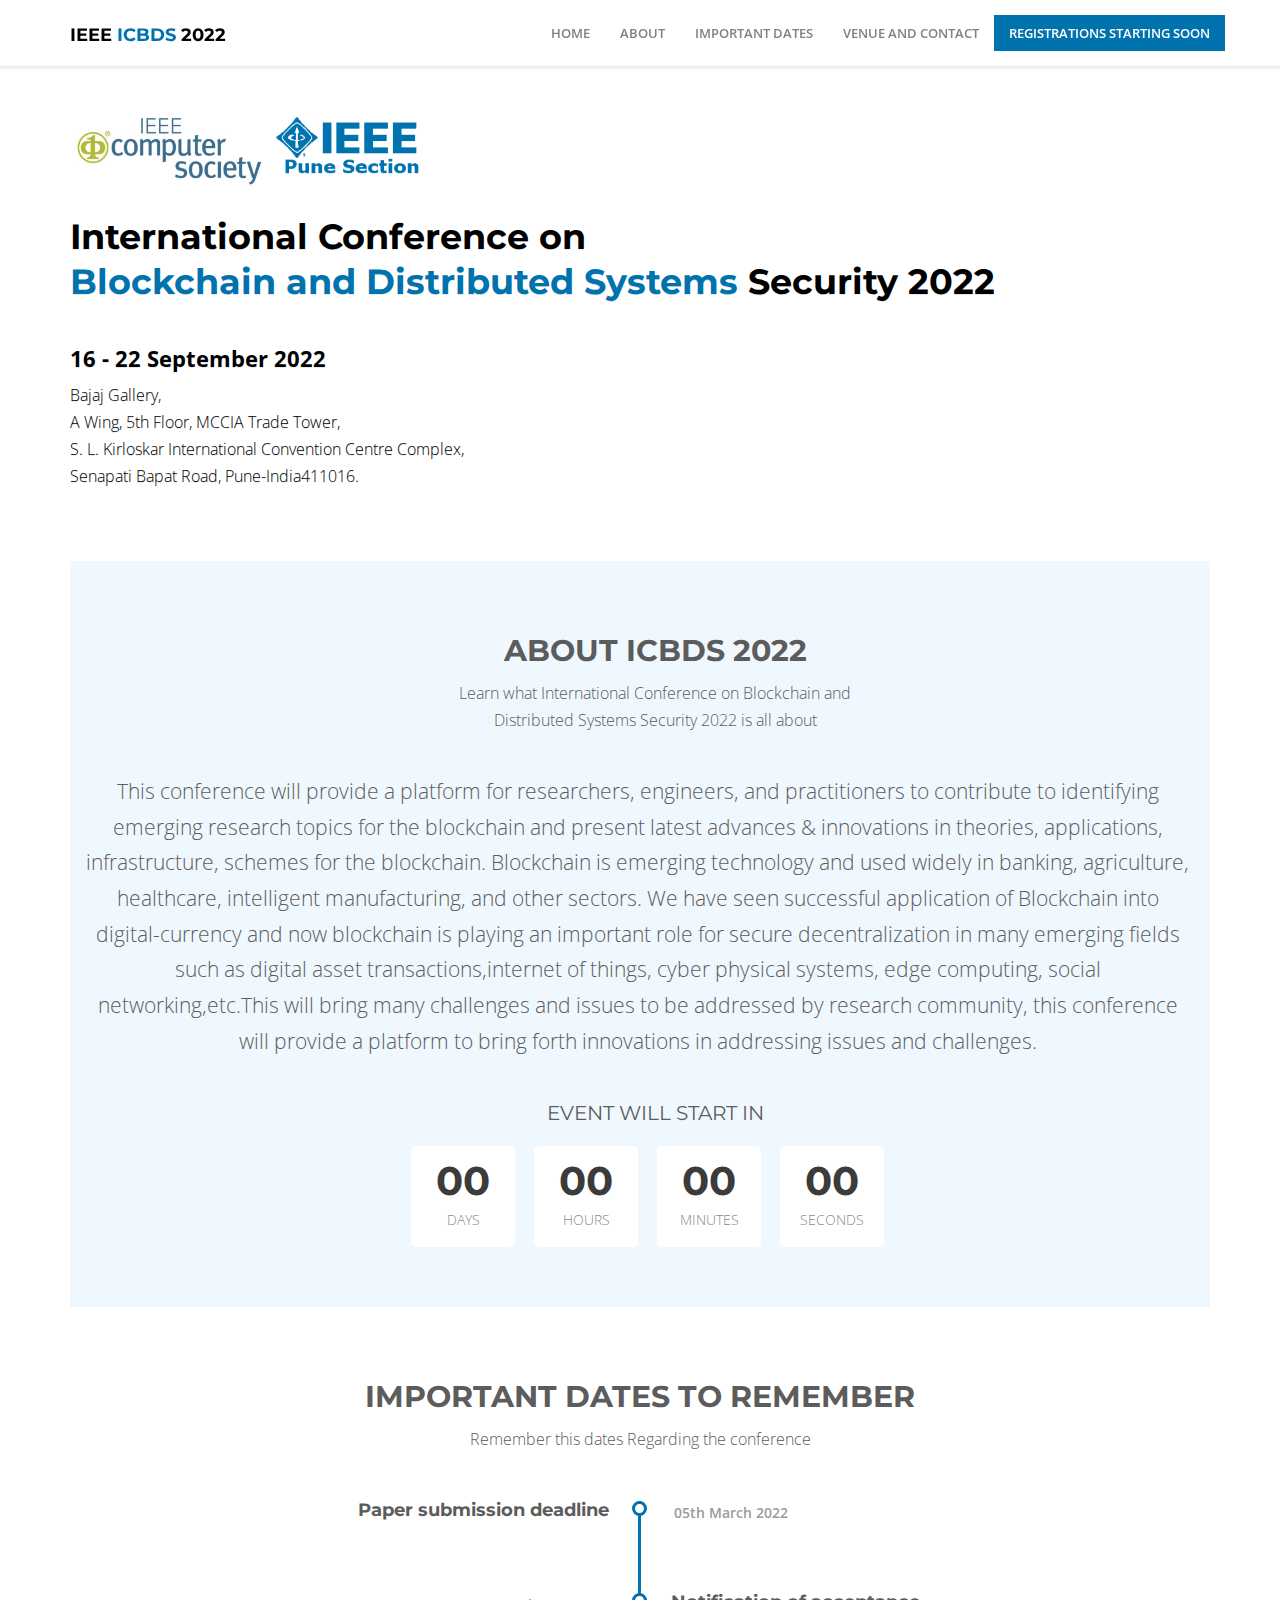
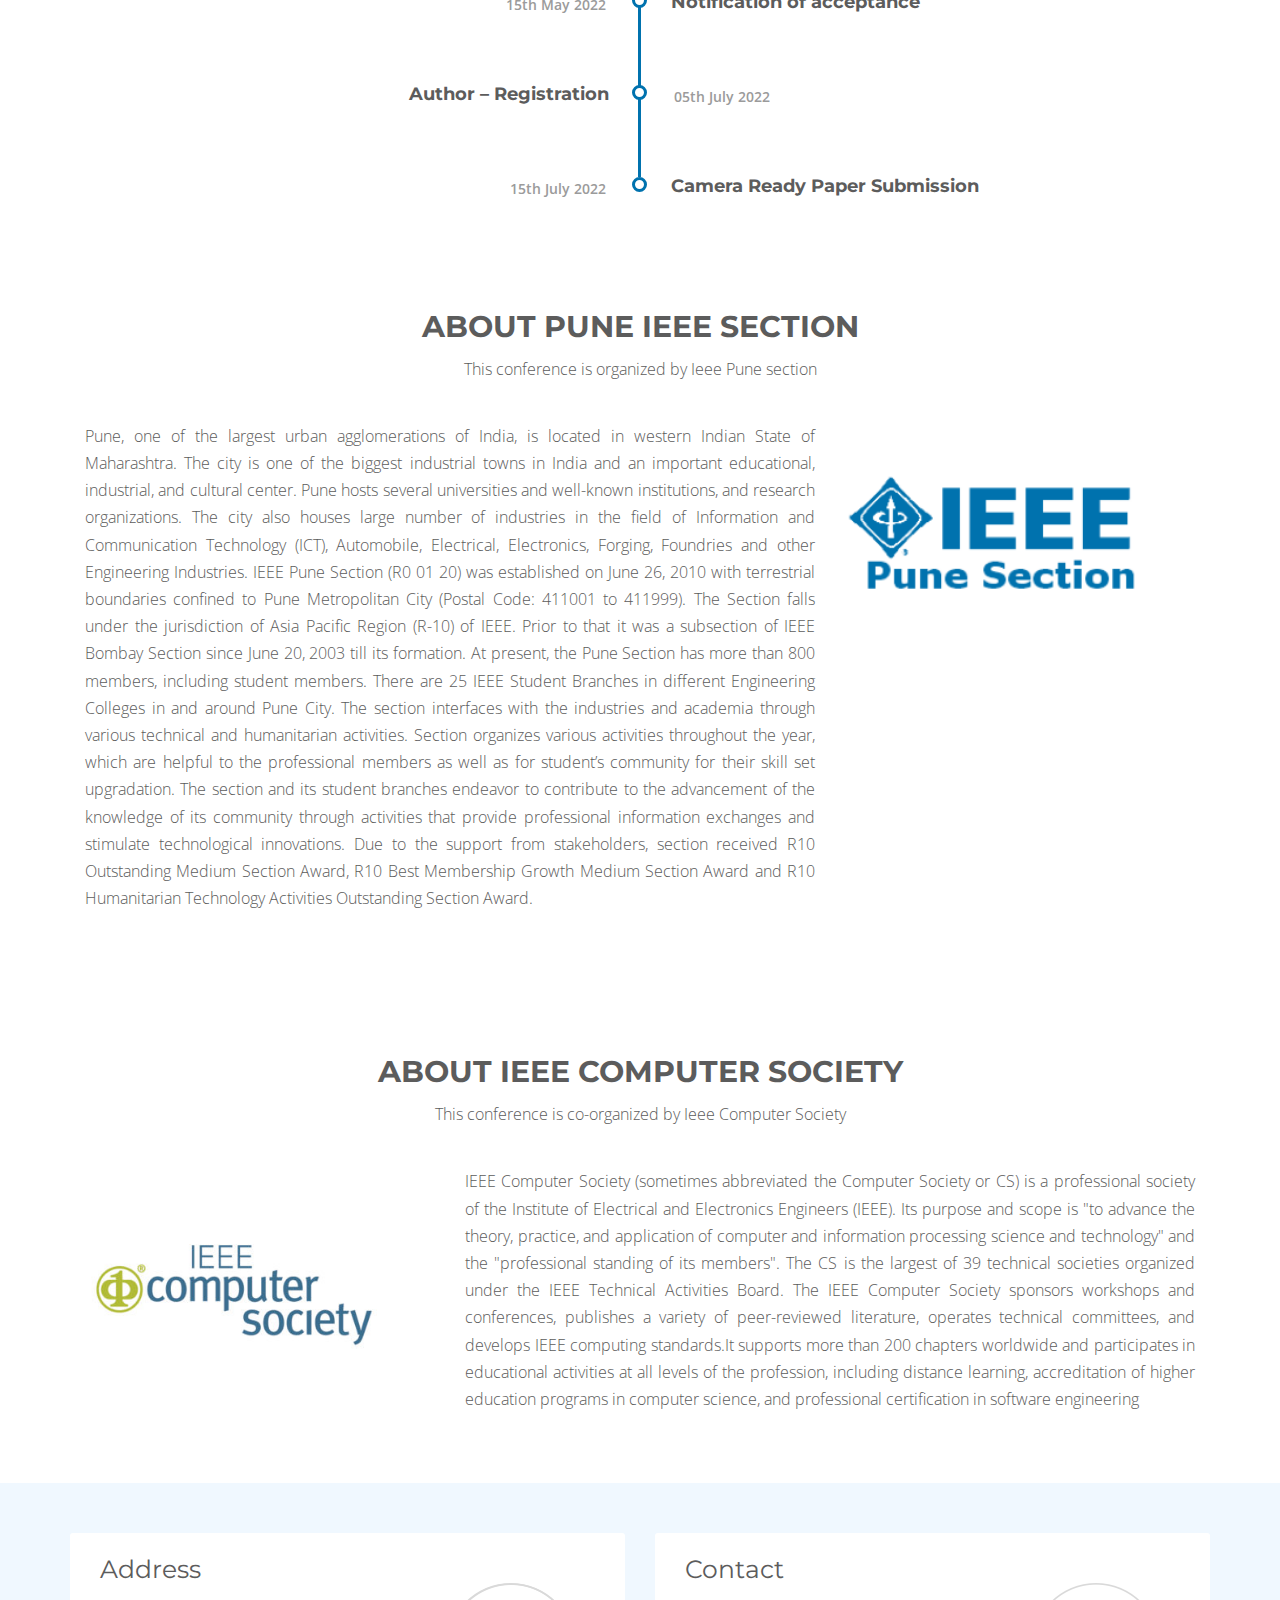
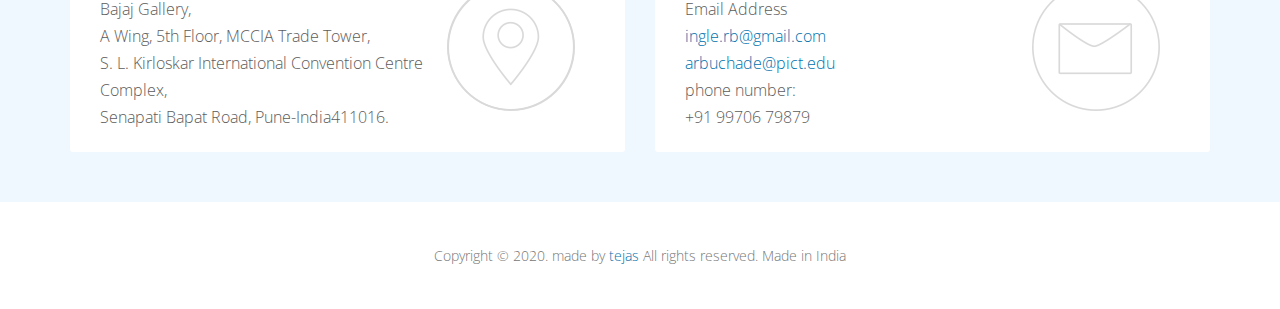
==== commit 5965318d: "ok" ====
--- a/index.html
+++ b/index.html
@@ -1,739 +1,349 @@
 <!DOCTYPE html>
-<html lang="zxx">
+<html lang="en">
+<!-- 
+
+Page    : Blog Single / Gather
+Version : 1.0
+Author  : Surjith S M
+URI     : http://themeforest.net/user/surjithctly
+
+Copyright © All rights Reserved
+Surjith S M / @surjithctly
+
+ -->
 
 <head>
-    <meta charset="UTF-8">
-    <meta name="keywords" content="Fashi, unica, creative, html">
-    <meta http-equiv="X-UA-Compatible" content="ie=edge">
-    <title>BDSL</title>
-    <link rel="stylesheet" href="https://www.w3schools.com/w3css/4/w3.css">
-    <!-- Google Font -->
-    <link href="https://fonts.googleapis.com/css?family=Muli:300,400,500,600,700,800,900&display=swap" rel="stylesheet">
-
-    <!-- Css Styles -->
-    <link rel="stylesheet" href="https://stackpath.bootstrapcdn.com/bootstrap/4.5.2/css/bootstrap.min.css" integrity="sha384-JcKb8q3iqJ61gNV9KGb8thSsNjpSL0n8PARn9HuZOnIxN0hoP+VmmDGMN5t9UJ0Z" crossorigin="anonymous">
-    <script src="https://code.jquery.com/jquery-3.5.1.slim.min.js" integrity="sha384-DfXdz2htPH0lsSSs5nCTpuj/zy4C+OGpamoFVy38MVBnE+IbbVYUew+OrCXaRkfj" crossorigin="anonymous"></script>
-    <script src="https://cdn.jsdelivr.net/npm/popper.js@1.16.1/dist/umd/popper.min.js" integrity="sha384-9/reFTGAW83EW2RDu2S0VKaIzap3H66lZH81PoYlFhbGU+6BZp6G7niu735Sk7lN" crossorigin="anonymous"></script>
-    <script src="https://stackpath.bootstrapcdn.com/bootstrap/4.5.2/js/bootstrap.min.js" integrity="sha384-B4gt1jrGC7Jh4AgTPSdUtOBvfO8shuf57BaghqFfPlYxofvL8/KUEfYiJOMMV+rV" crossorigin="anonymous"></script>
-    <link rel="stylesheet" href="css/bootstrap.min.css" type="text/css">
-    <link rel="stylesheet" href="css/font-awesome.min.css" type="text/css">
-    <link rel="stylesheet" href="css/themify-icons.css" type="text/css">
-    <link rel="stylesheet" href="css/elegant-icons.css" type="text/css">
-    <link rel="stylesheet" href="css/owl.carousel.min.css" type="text/css">
-    <link rel="stylesheet" href="css/nice-select.css" type="text/css">
-    <link rel="stylesheet" href="css/jquery-ui.min.css" type="text/css">
-    <link rel="stylesheet" href="css/slicknav.min.css" type="text/css">
-    <link rel="stylesheet" href="css/style.css" type="text/css">
-    <style type="text/css">
-    #content-desktop {display: block;}
-    #content-mobile {display: none;}
-
-    @media screen and (max-width: 768px) {
-
-        #content-desktop {display: none;}
-        #content-mobile {display: block;}
-
-    }</style>
+    <meta charset="utf-8">
+    <meta http-equiv="X-UA-Compatible" content="IE=edge">
+    <meta name="viewport" content="width=device-width, initial-scale=1.0, maximum-scale=1.0, user-scalable=no">
+
+    <!-- SEO -->
+    <meta name="author" content="Surjith S M">
+    <meta name="description" content="Gather is a responsive Template for Events, Meetups, Conference and other gatherings.">
+    <meta name="keywords" content="gather, responsive, event, meetup, template, conference, gather, rsvp, download">
+
+    <!-- Favicons -->
+    <link rel="shortcut icon" href="images/favicon.ico">
+
+    <!-- Page Title -->
+    <title>Event Conference Meetup Landing Template - Gather</title>
+
+    <!-- Bootstrap -->
+    <link href="css/bootstrap.min.css" rel="stylesheet">
+
+    <!-- Custom Google Font : Open Sans & Montserrat -->
+    <link href='https://fonts.googleapis.com/css?family=Open+Sans:300,600' rel='stylesheet' type='text/css'>
+    <link href='https://fonts.googleapis.com/css?family=Montserrat:400,700' rel='stylesheet' type='text/css'>
+
+    <!-- Plugins -->
+    <link href="css/plugins/animate.css" rel="stylesheet">
+    <link href="css/plugins/slick.css" rel="stylesheet">
+    <link href="css/plugins/magnific-popup.css" rel="stylesheet">
+    <link href="css/plugins/font-awesome.css" rel="stylesheet">
+    <link href="css/plugins/streamline-icons.css" rel="stylesheet">
+
+    <!-- Event Style -->
+    <link href="css/event.css" rel="stylesheet">
+
+    <!-- Color Theme -->
+    <!-- Options: green, purple, red, yellow, mint, blue, black  -->
+    <link href="css/themes/green.css" rel="stylesheet">
+
+    <!-- HTML5 shim and Respond.js for IE8 support of HTML5 elements and media queries -->
+    <!-- WARNING: Respond.js doesn't work if you view the page via file:// -->
+    <!--[if lt IE 9]>
+  <script src="js/ie/respond.min.js"></script>
+  <![endif]-->
+
+    <!-- Modernizr -->
+    <script src="js/modernizr.min.js"></script>
+    <!-- Subtle Loading bar -->
+    <script src="js/plugins/pace.js"></script>
 </head>
 
 <body>
-    <!-- Page Preloder -->
-    <div id="preloder">
-        <div class="loader"></div>
-    </div>
-
-    <!-- Header Section Begin -->
-    <header  class="header-section fixed-top ">
-        <div style="background-color: white;" class="header-top">
+    <!--Preloader div-->
+    <div class="preloader"></div>
+
+    <!-- Fixed navbar -->
+    <nav class="navbar navbar-default navbar-fixed-top">
+        <div class="container">
+            <div class="navbar-header">
+                <button type="button" class="navbar-toggle collapsed" data-toggle="collapse" data-target="#navbar" aria-expanded="false" aria-controls="navbar">
+                    <span class="sr-only">Toggle navigation</span>
+                    <span class="icon-bar"></span>
+                    <span class="icon-bar"></span>
+                    <span class="icon-bar"></span>
+                </button>
+                <a class="navbar-brand" style="    margin-top: 10px;
+                font-weight: bold;
+                color: black;
+                font-family: 'Montserrat';" href="#">IEEE <span style="color: #0072ae;">ICBDS</span> 2022</a>
+            </div>
+            <div id="navbar" class="navbar-collapse collapse">
+
+                <ul class="nav navbar-nav navbar-right">
+                    <li><a href="#">Home</a></li>
+                    <li><a href="#about">About</a></li>
+                    <li><a href="#imp">Important Dates</a></li>
+                    <li><a href="#vac">Venue and Contact</a></li>
+                    <li style="background-color:#0072ae;"><a style="color:white">Registrations Starting Soon</a></li>
+                    
+                </ul>
+            </div>
+            <!--/.nav-collapse -->
+        </div>
+    </nav>
+    <!-- // End Fixed navbar -->
+
+    <!-- 
+     Sub Header - for inner pages
+     ====================================== -->
+
+    <header id="top" style="background-color: white; margin-top:20px" class="sub-header">
+        <div class="container">
+
+             <img src="images/ics.jpg" style="width: 200px;" alt="event-logo">
+             <img src="images/ips.png" style="width: 150px;" alt="event-logo">
+            <h3 style="color:#000000;" class="page-title wow fadeInDown">International Conference on <br><span style="color:#0072ae">Blockchain and Distributed Systems</span> Security 2022</h3>
+            
+            <div class="when_where wow fadeIn" style="color:black" data-wow-delay="0.4s">
+                <p class="event_when" style="color:black"> 16 - 22 September 2022</p>
+                <p class="event_where" style="color:black">Bajaj Gallery,<br>
+                    A Wing, 5th Floor, MCCIA Trade Tower,<br>
+                    S. L. Kirloskar International Convention Centre Complex,<br>
+                    Senapati Bapat Road, Pune-India411016.</p>
+            </div>
+        
+
+        </div>
+        <!-- end .container -->
+    </header>
+    <!-- end .sub-header -->
+
+    <div id="about" class="container">
+        <section style=" background: aliceblue;" class="highlight">
             <div class="container">
-                <div class="ht-left">
-                    <div style="" class="mail-service">
-                        <b>Blockchain And Distributed System Security Lab [ BDSL ] Group for Research</b>
-                    </div>
-                </div>
-                <div  class="ht-right">
-                    <a href="#" class="login-panel"><img src="PICT_logo.jpeg">  Pune Institute of Computer Technology</a>
-                </div>
-
-                </div>
-            </div>
-        </div>
-
-        <div class="nav-item ">
-            <div class="container">
-
-                <nav class="nav-menu mobile-menu">
-                    <ul>
-                        <li><a href="./index.html">Home</a></li>
-                        <li><a href="#ab">About Us</a></li>
-                        <li><a href="#pr">Projects</a>
-                            <ul class="dropdown">
-                                <li><a href="#pr">Ongoing Projects</a></li>
-                                <li><a href="#pr">Completed Projects</a></li>
-                                <li><a href="#pr">Projects by UG/PG Students</a></li>
-                            </ul>
+                <div class="section-title wow fadeInUp">
+                    <h4>ABOUT ICBDS 2022</h4>
+                    <p>Learn what International Conference on Blockchain and Distributed Systems Security 2022 is all about</p>
+                </div>
+                <p class="lead text-center" style="padding-right: 35px;">
+                    This conference will provide a platform for researchers, engineers, and practitioners to contribute to identifying emerging research topics for the blockchain and present latest advances & innovations in theories, applications, infrastructure, schemes for the blockchain. Blockchain is emerging technology and used widely in banking, agriculture, healthcare, intelligent manufacturing, and other sectors.
+We have seen successful application of Blockchain into digital-currency and now blockchain is playing an important role for secure decentralization in many emerging fields such as digital asset transactions,internet of things, cyber physical systems, edge computing, social networking,etc.This will bring many challenges and issues to be addressed by research community, this conference will provide a platform to bring forth innovations in addressing issues and challenges.
+                </p>
+    
+                <div class="countdown_wrap">
+    
+                    <h6 class="countdown_title text-center">EVENT WILL START IN</h6>
+    
+                    <!-- Countdown JS for the Event Date Starts here.
+        TIP: You can change your event time below in the Same Format.  -->
+    
+                    <ul id="countdown" data-event-date="16 september 2022 10:00:00">
+                        <li class="wow zoomIn" data-wow-delay="0s"> <span class="days">00</span>
+                            <p class="timeRefDays">days</p>
                         </li>
-                        <li><a href="#ac">Activities</a></li>
-                        <li><a href="#me">Members</a></li>
-                        <li><a href="#">Contact</a></li>
-                        <li><a href="#">Others</a>
-                            <ul class="dropdown">
-                                <li><a href="#pa">Patent unders BDSL </a></li>
-                                <li><a href="#tie">Professional tie ups </a></li>
-                                <li><a href="#con">Consultancy </a></li>
-                                <li><a href="#fac">Facilities available in lab</a></li>
-                                <li><a href="#sof">Softwares Available in the lab</a></li>
-                                <li><a href="#int">Intership opportunities in the lab</a></li>
-                                <li><a href="#aw">Awards and Achievements</a></li>
-                            </ul>
+                        <li class="wow zoomIn" data-wow-delay="0.2s"> <span class="hours">00</span>
+                            <p class="timeRefHours">hours</p>
+                        </li>
+                        <li class="wow zoomIn" data-wow-delay="0.4s"> <span class="minutes">00</span>
+                            <p class="timeRefMinutes">minutes</p>
+                        </li>
+                        <li class="wow zoomIn" data-wow-delay="0.6s"> <span class="seconds">00</span>
+                            <p class="timeRefSeconds">seconds</p>
                         </li>
                     </ul>
-                </nav>
-                <div id="mobile-menu-wrap"></div>
-            </div>
-        </div>
-
+                </div>
+                <!-- end .countdown_wrap -->
+    
+            </div>
+            <!-- end .container -->
+    
+        </section>
+   </div>
+   <div id="imp" class="section-title wow fadeInUp" >
+    <h4>IMPORTANT DATES TO REMEMBER</h4>
+    <p>Remember this dates Regarding the conference</p>
+</div>
+   <section class="timeline">
+           
+    <div class="container">
+      
+
+        <div class="timeline-block">
+            <div class="timeline-bullet wow zoomIn" data-wow-delay="0s" style="visibility: visible; animation-delay: 0s; -webkit-animation-delay: 0s; animation-name: zoomIn; -webkit-animation-name: zoomIn;">
+
+            </div>
+            <!-- timeline-bullet -->
+
+            <div class="timeline-content">
+                <h2 class="wow flipInX" data-wow-delay="0.3s" style="visibility: visible; animation-delay: 0.3s; -webkit-animation-delay: 0.3s; animation-name: flipInX; -webkit-animation-name: flipInX;"> Paper submission deadline</h2>
+                <span class="date wow flipInX" data-wow-delay="0.3s" style="visibility: visible; animation-delay: 0.3s; -webkit-animation-delay: 0.3s; animation-name: flipInX; -webkit-animation-name: flipInX;">05th March 2022</span>
+            </div>
+            <!-- timeline-content -->
+        </div>
+        <!-- timeline-block -->
+
+        <div class="timeline-block">
+            <div class="timeline-bullet wow zoomIn" data-wow-delay="0s" style="visibility: visible; animation-delay: 0s; -webkit-animation-delay: 0s; animation-name: zoomIn; -webkit-animation-name: zoomIn;">
+
+            </div>
+            <!-- timeline-bullet -->
+
+            <div class="timeline-content">
+                <h2 class="wow flipInX" data-wow-delay="0.3s" style="visibility: visible; animation-delay: 0.3s; -webkit-animation-delay: 0.3s; animation-name: flipInX; -webkit-animation-name: flipInX;"> Notification of acceptance</h2>
+                <span class="date wow flipInX" data-wow-delay="0.3s" style="visibility: visible; animation-delay: 0.3s; -webkit-animation-delay: 0.3s; animation-name: flipInX; -webkit-animation-name: flipInX;">15th May 2022</span>
+            </div>
+            <!-- timeline-content -->
+        </div>
+        <!-- timeline-block -->
+
+        <div class="timeline-block">
+            <div class="timeline-bullet wow zoomIn" data-wow-delay="0s" style="visibility: visible; animation-delay: 0s; -webkit-animation-delay: 0s; animation-name: zoomIn; -webkit-animation-name: zoomIn;">
+
+            </div>
+            <!-- timeline-bullet -->
+
+            <div class="timeline-content">
+                <h2 class="wow flipInX" data-wow-delay="0.3s" style="visibility: visible; animation-delay: 0.3s; -webkit-animation-delay: 0.3s; animation-name: flipInX; -webkit-animation-name: flipInX;">Author – Registration</h2>
+                <span class="date wow flipInX" data-wow-delay="0.3s" style="visibility: visible; animation-delay: 0.3s; -webkit-animation-delay: 0.3s; animation-name: flipInX; -webkit-animation-name: flipInX;">05th July 2022</span>
+            </div>
+            <!-- timeline-content -->
+        </div>
+        <!-- timeline-block -->
+
+        <div class="timeline-block">
+            <div class="timeline-bullet wow zoomIn" data-wow-delay="0s" style="visibility: visible; animation-delay: 0s; -webkit-animation-delay: 0s; animation-name: zoomIn; -webkit-animation-name: zoomIn;">
+
+            </div>
+            <!-- timeline-bullet -->
+
+            <div class="timeline-content">
+                <h2 class="wow flipInX" data-wow-delay="0.3s" style="visibility: visible; animation-delay: 0.3s; -webkit-animation-delay: 0.3s; animation-name: flipInX; -webkit-animation-name: flipInX;">Camera Ready Paper Submission</h2>
+                <span class="date wow flipInX" data-wow-delay="0.3s" style="visibility: visible; animation-delay: 0.3s; -webkit-animation-delay: 0.3s; animation-name: flipInX; -webkit-animation-name: flipInX;">15th July 2022</span>
+            </div>
+            <!-- timeline-content -->
+        </div>
+        <!-- timeline-block -->
+
+    </div>
+</section>
+
+        <section class="faq">
+
+            <div class="container">
+    
+                <div class="section-title wow fadeInUp">
+                    <h4>ABOUT PUNE IEEE SECTION</h4>
+                    <p>This conference is organized by Ieee Pune section </p>
+                </div>
+                <div class="row"></div>
+                    <div class="col-md-8 wow " >
+                        <p style="text-align:justify;">Pune, one of the largest urban agglomerations of India, is located in western Indian State of Maharashtra. The city is one of the biggest industrial towns in India and an important educational, industrial, and cultural center. Pune hosts several universities and well-known institutions, and research organizations. The city also houses large number of industries in the field of Information and Communication Technology (ICT), Automobile, Electrical, Electronics, Forging, Foundries and other Engineering Industries. IEEE Pune Section (R0 01 20) was established on June 26, 2010 with terrestrial boundaries confined to Pune Metropolitan City (Postal Code: 411001 to 411999). The Section falls under the jurisdiction of Asia Pacific Region (R-10) of IEEE. Prior to that it was a subsection of IEEE Bombay Section since June 20, 2003 till its formation. At present, the Pune Section has more than 800 members, including student members. There are 25 IEEE Student Branches in different Engineering Colleges in and around Pune City. The section interfaces with the industries and academia through various technical and humanitarian activities. Section organizes various activities throughout the year, which are helpful to the professional members as well as for student’s community for their skill set upgradation. The section and its student branches endeavor to contribute to the advancement of the knowledge of its community through activities that provide professional information exchanges and stimulate technological innovations. Due to the support from stakeholders, section received R10 Outstanding Medium Section Award, R10 Best Membership Growth
+                            Medium Section Award and R10 Humanitarian Technology Activities Outstanding Section Award.</p>
+                    </div>
+                    <div class="col-md-4 wow ">
+                        <img src="images/ips.png" style="width: 300px; margin-top:50px" alt="event-logo">
+                    </div>
+                </div>
+            </div>
+        </section>
+
+        <section class="faq">
+
+            <div class="container">
+    
+                <div  class="section-title wow fadeInUp">
+                    <h4>ABOUT IEEE COMPUTER SOCIETY</h4>
+                    <p>This conference is co-organized by Ieee Computer Society </p>
+                </div>
+                <div class="row"></div>
+                    <div class="col-md-4 wow " >
+                        <img src="images/ics.jpg" style="width: 300px; margin-top:50px" alt="event-logo">
+                    </div>
+                    <div class="col-md-8 wow ">
+                        <p style="text-align:justify;">IEEE Computer Society (sometimes abbreviated the Computer Society or CS) is a professional society of the Institute of Electrical and Electronics Engineers (IEEE). Its purpose and scope is "to advance the theory, practice, and application of computer and information processing science and technology" and the "professional standing of its members". The CS is the largest of 39 technical societies organized under the IEEE Technical Activities Board.
+
+                            The IEEE Computer Society sponsors workshops and conferences, publishes a variety of peer-reviewed literature, operates technical committees, and develops IEEE computing standards.It supports more than 200 chapters worldwide and participates in educational activities at all levels of the profession, including distance learning, accreditation of higher education programs in computer science, and professional certification in software engineering</p>
+                       
+                    </div>
+                </div>
+            </div>
+        </section>
+        <div id="vac" style=" background: aliceblue;"  class="highlight">
+            <div class="container" >
+    
+                <div class="row">
+                    <div class="col-sm-6">
+                        <div class="contact-box">
+                            <img src="images/location-icon.png" alt="location icon" class="wow zoomIn">
+                            <h5>Address</h5>
+                            <p>Bajaj Gallery,<br>
+                                A Wing, 5th Floor, MCCIA Trade Tower,<br>
+                                S. L. Kirloskar International Convention Centre Complex,<br>
+                                Senapati Bapat Road, Pune-India411016.</p>
                         </div>
-
-        </header>
-    <!-- Button trigger modal -->
-
-
-    <!-- Modal -->
-    <div class="modal fade" id="exampleModal" tabindex="-1" aria-labelledby="exampleModalLabel" aria-hidden="true">
-        <div class="modal-dialog modal-dialog-scrollable">
-            <div class="modal-content">
-                <div class="modal-header">
-                    <h5 class="modal-title" id="exampleModalLabel">WORKSHOP BY BDSL</h5>
-                    <button type="button" class="close" data-dismiss="modal" aria-label="Close">
-                        <span aria-hidden="true">&times;</span>
-                    </button>
-                </div>
-                <div class="modal-body">
-                    Dear Students!!
-
-                    🎊 Blockchain and Distributed Systems Security Lab, PICT, Pune invites you  for One Day Hands-on Workshop (Online Mode) on “Blockchain – Hyperledger Fabric”
-<br>
-                    <br>
-                    ✒️ Key Highlights of the Workshop<br>
-                     Introduction to Hyperledger Fabric and Architecture<br>
-                     Learn to build a Network<br>
-                     Learn to write and deploy chain codes<br>
-                     Hands-on experience of Industry level project.<br>
-                     All participants will be awarded with e-certificate.<br>
-                    <br>
-                    <br>
-                    Registration Fee: Rs. 300/-
-                    Limited to only 20 Seats [First come first basis].
-                    <br>
-                    <br>
-                    Payment Mode: Online [Through PICT MIS]
-                    🔊
-                    <br>
-                    <br>
-                    ⏰ Workshop Date:
-                    19th September 2020 (Saturday)
-                    <br>
-                    <br>
-                    🗓️ Last Date for Registration:
-                    6th September 2020
-                    <br>
-                    <br>
-                    e-Certificates will be awarded to all participants
-                    <br>
-                    <br>
-                    Important points to note:
-                    1. Workshop is for PICT students only.
-                    2. Confirmation of registration will be intimated to selected students along with MIS payment link and resources for the workshop through mail
-                    <br>
-                    <br>
-                    📞For any queries contact:
-                    <br>
-                    Mr. M. R. Khodaskar
-                    (Faculty Coordinator)
-                    mrkhodaskar@pict.edu
-
-                    +91 9822074520
-                    <br>
-                    <br>
-                    Dr. R. B. Ingle
-                    BDSL Head, PICT
-                </div>
-                <div class="modal-footer">
-                    <button type="button" class="btn btn-secondary" data-dismiss="modal">Close</button>
-                    <a target="_blank" href="https://tinyurl.com/hyperledger0fabric"><button type="button" class="btn btn-primary">Register</button></a>
-                </div>
-            </div>
-        </div>
+                    </div>
+                    <div class="col-sm-6">
+                        <div class="contact-box">
+                            <img src="images/email-icon.png" alt="email icon" class="wow zoomIn" data-wow-delay="0.3s">
+                            <h5>Contact</h5>
+                            <p> Email Address
+                                <br><a href="mailto:ingle.rb@gmail.com">ingle.rb@gmail.com</a>
+                                <br> <a href="mailto:arbuchade@pict.edu">arbuchade@pict.edu</a>
+                                <br> phone number:
+                                <br> +91 99706 79879
+                            </p>
+                        </div>
+                    </div>
+                </div>
+                <!--  // end .row -->
+            </div>
+        </div>
+        
+
+
     </div>
-    <!-- Header End -->
-
-
-
-    <!-- As a heading -->
-    <nav id="content-mobile" class="navbar navbar-light bg-light">
-        <span  class=" navbar-brand mb-0 h1">Blockchain And Distributed <br> System Lab</span>
-    </nav>
-
-<br>
-<br>
-    <br>
-    <br>
-    <br>
-
-
-
-
-    <div id="content-desktop ab"  class="card bg-dark text-white">
-        <img src="img/200.png" class="card-img" height="500">
-        <div style="margin-top: 80px" class="card-img-overlay">
-            <h2 class="card-title text-center">About Us </h2>
-            <h4 class="card-text text-center">Blockchain and Distributed Systems Security Lab hosts many activities such as
-                projects, consultancy, webinars etc. The focus of the lab is to conduct the activities
-                related to distributed system, security and blockchain. Blockchain is emerging technology
-                and used widely in banking, healthcare and government sectors.A blockchain, originally block chain, is a growing list of records, called blocks, that are linked using cryptography. By design, a blockchain is resistant to modification of the data. It is "an open, distributed ledger that can record transactions
-                between two parties efficiently and in a verifiable and permanent way"</h4>
-
-        </div>
-    </div>
-
-    <br>
-    <br>
-
-    <section  class="deal-of-week set-bg spad" data-setbg="img/bd3.png">
-        <div class="container">
-            <div class="col-lg-6">
-                <div class="section-title">
-
-                    <h2 style="font-size: 25px;">Aims and Objective of BDSL</h2>
-                    <div class="text">
-                       <p> 1. To create an environment and raise awareness among developers and society by
-                        educating them in the Blockchain and Distributed system technology.<br>
-                        2. To identify and explore the use cases of the blockchain technology<br>
-                        3. To design and development of applications using blockchain technology<br>
-                        4. To identify the research issues and gaps in blockchain infrastructure and providing the<br>
-                        solutions.<br>
-                        5. To carry out industry sponsored projects<br>
-                        6. To take consultancy projects,<br>
-                        7. To carry product development activities,<br>
-                        8. To conduct faculty development programs<br>
-                        9. To give opportunity to students for internships,<br>
-                        10. To collaborate with national and international partners<br>
-                       </p>
-                    </div>
-                </div>
-            </div>
-        </div>
-    </section>
-    <br>
-    <br>
-    <section id="ac" class="latest-blog spad">
-        <div class="container">
-            <div class="row">
-                <div class="col-lg-12">
-                    <div class="section-title">
-                        <h2>Activities Conducted</h2>
-                    </div>
-                </div>
-            </div>
-            <div class="row">
-                <div class="col-lg-4 col-md-6">
-                    <div class="single-latest-blog">
-                        <img src="img/i3.png" alt="">
-                        <div class="latest-text">
-                            <div class="tag-list">
-                                <div class="tag-item">
-                                    <i  class="fa fa-calendar-o"></i>
-                                    13th October, 2017
-                                </div>
-
-                            </div>
-                            <a href="#">
-                                <h4>Seminar</h4>
-                            </a>
-                            <p>Expert Talk on Blockchain by Mr Hideki Shoda of Chaintope, Japan and Anandsagar Shiralkar, CEO Vizitech,UG and Research scholars meeting with
-                                Mr Hideki Shoda of Chaintope, Japan and Anandsagar Shiralkar, CEO Vizitech </p>
-                        </div>
-                    </div>
-                </div>
-                <div class="col-lg-4 col-md-6">
-                    <div class="single-latest-blog">
-                        <img src="img/i2.png" alt="">
-                        <div class="latest-text">
-                            <div class="tag-list">
-                                <div class="tag-item">
-                                    <i class="fa fa-calendar-o"></i>
-                                    14 December 2018
-                                </div>
-
-                            </div>
-                            <a href="#">
-                                <h4>Expert Session</h4>
-                            </a>
-                            <p>Expert session on Blockchain technology conducted on 14 December, 2018 by Dr. Vidyasagar Potdar, Senior Research Fellow,
-                                Information security and Blockchain consultant, Curtin University, Perth, Australia </p>
-                        </div>
-                    </div>
-                </div>
-                <div class="col-lg-4 col-md-6">
-                    <div class="single-latest-blog">
-                        <img src="img/i1.png" alt="">
-                        <div class="latest-text">
-                            <div class="tag-list">
-                                <div class="tag-item">
-                                    <i class="fa fa-calendar-o"></i>
-                                    Year 2018
-                                </div>
-
-                            </div>
-                            <a href="#">
-                                <h4>Meeting with UG/phd Scholars</h4>
-                            </a>
-                            <p>Meeting with UG, Ph.D. scholars with Dr. Vidyasagar Potdar, Senior Research Fellow,
-                                Information security and Blockchain consultant, Curtin University, Perth, Australia </p>
-                        </div>
-                    </div>
-                </div>
-            </div>
-
-    </section>
-
-    <div id="pa" class="section-title">
-        <h2 style="font-size: 25px;">Patents </h2>
-    </div>
-    <table id="csec" class="table-responsive table table-bordered w3-teal">
-
-        <thead>
-        <tr>
-            <th scope="col">Sr.no</th>
-            <th scope="col">Patent Title</th>
-            <th scope="col">Name of the Applicant</th>
-            <th scope="col">Patent No</th>
-            <th scope="col">Award Date</th>
-            <th scope="col">Country</th>
-            <th scope="col">Status</th>
-
-        </tr>
-        </thead>
-        <tbody>
-        
-           <tr>
-            <th scope="row">3</th>
-            <td>A Ticketing And Tracking System For Distance Based Fare Calculation During Transportation</td>
-            <td>M.R. Khodaskar </td>
-            <td>202021033975</td>
-            <td>2020</td>
-            <td>India </td>
-            <td>Published</td>
-
-        </tr>
-            
-            
-           <tr>
-            <th scope="row">1</th>
-            <td>Method And System For Election Of A Coordinator Node In A Distributed Network</td>
-            <td>Shital S Supase,&nbsp; 
-                Dr. R. B. Ingle </td>
-            <td>201921051700</td>
-            <td>20th Dec 2019 </td>
-            <td>India </td>
-            <td>Published</td>
-
-        </tr>
-        <tr>
-            <th scope="row">2</th>
-            <td>SMART TIARA</td>
-            <td>M.R.Khodaskar, &nbsp;
-                Dr. P.T. Kulkarni
-            </td>
-            <td>201721018877</td>
-            <td>2017</td>
-            <td>India </td>
-            <td>Published</td>
-
-        </tr>
-            
-        
-
-        </tbody>
-    </table>
-    <br>
-    <br>
-    <br>
-    <div id="csec" class="card">
-        <br>
-        <br>
-        <div id="fac" class="section-title">
-            <h2 style="font-size: 25px;">Facilities Available in the Lab</h2>
-        </div>
-        <div class="card-body">
-            -          A Linux lab having 23 high end desktops with remote access facility with with state-of-the-art technologies<br>
-
-            -          Online UPS to avoid frequent interruptions<br>
-
-            -          Access of lab beyond working hours with permission<br>
-
-            -          Internet facility<br>
-
-            SOFTWARES:-
-            ·         Blender
-
-            ·         Kepler, Oxigen, Eclipse
-
-            ·         Jupyter Notebook
-
-            ·         NASM
-
-            ·         Java 1.8
-
-            ·         QT-Creator
-
-            ·         R Studio
-
-            ·         Weka
-
-            ·         Anaconda
-
-            ·         OpenMP
-
-            ·         Network Simulator 2
-
-            ·         Packet Tracer
-
-            ·         Wireshark
-
-            ·         IBM Rational Enterprise Suit
-
-            ·         Kaspersky Endpoint Security
-
-            ·         Microsoft Office 2007
-
-            ·         Android Studio
-
-            ·         Remix ethereum ID
-
-            ·         Truffle suit for smart contracts
-            <br>
-        </div>
-        <br>
-    </div>
-    <br>
-    <br>
-    <br>
-    <div id="me" class="section-title">
-        <h2 style="font-size: 25px;">Group Members </h2>
-    </div>    <br>
-        
-    <table  class=" table table-bordered">
-
-        <thead>
-        <tr>
-            <th scope="col">Sr.no</th>
-            <th scope="col">Name</th>
-            <th scope="col">Member</th>
-            <th scope="col">Contact (02024371101)</th>
-            <th scope="col">Email ID</th>
-
-        </tr>
-        </thead>
-        <tbody>
-        <tr>
-            <th scope="row">1</th>
-            <td>Dr. Rajesh Ingle</td>
-            <td>Head </td>
-            <td>Extn 264 </td>
-            <td>rbingle@pict.edu</td>
-        </tr>
-        <tr>
-            <th scope="row">2</th>
-            <td>Dr. Amar Buchade</td>
-            <td>Member </td>
-            <td>Extn 255</td>
-            <td>arbuchade@pict.edu </td>
-        </tr>
-        <tr>
-            <th scope="row">3</th>
-            <td>Prof. S.N.Girme</td>
-            <td>Member </td>
-            <td>Extn 259 </td>
-            <td>sngirme@pict.edu</td>
-        </tr>
-        <tr>
-            <th scope="row">4</th>
-            <td>Prof. M.R.Khodaskar</td>
-            <td>Member </td>
-            <td>Extn 456 </td>
-            <td>mrkhodaskar@pict.edu</td>
-        </tr>
-         
-        <tr>
-            <th scope="row">5</th>
-            <td>Prof. M.S.Wakode</td>
-            <td>Member </td>
-            <td>Extn 254 </td>
-            <td>mswakode@pict.edu</td>
-        </tr>
-            
-            
-        <tr>
-            <th scope="row">5</th>
-            <td>Prof. Jagdish Kamble</td>
-            <td>Member </td>
-            <td>Extn 464 </td>
-            <td>jkkamble@pict.edu</td>
-        </tr>
-            
-            
-              </tbody>
-    </table>
-    
-    <br>
-    <br>
-    <div id="pr" class="section-title">
-        <h2 style="font-size: 25px;">Projects Under BDSL </h2>
-    </div>
-    <table  id="csec" class="table-responsive table table-bordered w3-teal">
-
-        <thead>
-        <tr>
-            <th scope="col">Sr.no</th>
-            <th scope="col">Ongoing Project</th>
-            <th scope="col">Completed Project</th>
-
-        </tr>
-        </thead>
-        <tbody>
-        <tr>
-            <th scope="row">1</th>
-            <td>Design and development of AI/ML based intrusion detection</td>
-            <td>GrapeChain - Blockchain Based IOT Powered solution for Supply Chain in
-                Agricultures” under IEEE grant #18-PC3-01</td>
-
-        </tr>
-        <tr>
-            <th scope="row">2</th>
-            <td>Software Defined Perimeter Security (SDP)</td>
-            <td>Network security using Machine Learning (POC)</td>
-
-        </tr>
-        <tr>
-            <th scope="row">3</th>
-            <td>Distributed Ledger</td>
-            <td>Design and development of Software defined perimeter (SDP) (POC)</td>
-        </tr>
-
-        </tbody>
-    </table>
-
-    <table id="csec1" class="table  table-bordered bg-white">
-
-        <thead>
-        <tr>
-            <th scope="col">Sr.no</th>
-            <th scope="col">Project Title</th>
-            <th scope="col">UG/PG, Ph.D. Students</th>
-
-
-        </tr>
-        </thead>
-        <tbody>
-        <tr>
-            <th scope="row">1</th>
-            <td>Design and development of Software defined
-                perimeter (SDP)</td>
-            <td>Dhaval Gujar<br>
-                Amey Deshpande<br>
-                Apurva Shinde<br>
-                Sumedh Patkar</td>
-
-        </tr>
-        <tr>
-            <th scope="row">2</th>
-            <td>Network security using Machine Learning</td>
-            <td>Prajwal Chandak<br>
-                Ashutosh Danwe<br>
-                Pratul Deore<br>
-                Snehal Sonawane</td>
-
-        </tr>
-        <tr>
-            <th scope="row">3</th>
-            <td>Supply Chain Management For Automobile Industry</td>
-            <td>Vikas Gacche<br>
-                Minal Mallawat<br>
-                Siddharth Sabadra<br>
-                Chinmay Saraf</td>
-
-        </tr>
-        <tr>
-            <th scope="row">4</th>
-            <td>Distributed system security </td>
-            <td>Mrs. Shital Girme </td>
-
-        </tr>
-
-        </tbody>
-    </table>
-
-    <br>
-    <br>
-    <br>
-    <div id="csec" class="card">
-        <br>
-        <div id="con" class="section-title">
-            <h2 style="font-size: 25px;">Consultancy </h2>
-        </div>
-        <div class="card-body">
-            <table class="table">
-                <thead>
-                <tr>
-                    <th scope="col">#</th>
-                    <th scope="col">Consultancy title</th>
-                    <th scope="col">Company</th>
-                    <th scope="col">Members</th>
-                </tr>
-                </thead>
-                <tbody>
-                <tr>
-                    <th scope="row">1</th>
-                    <td> Design and development of
-                        AI/ML based intrusion detection </td>
-                    <td>BigOData LLC USA</td>
-                    <td>Dr. Rajesh Ingle
-                        Dr. Amar Buchade
-                        Prof. Manish
-                        Khodaskar</td>
-                </tr>
-                <tr>
-                    <th scope="row">2</th>
-                    <td>Software defined perimeter
-                        (SDP)</td>
-                    <td>BigOData LLC USA
-                    </td>
-                    <td>Dr. Rajesh Ingle</td>
-                </tr>
-
-                </tbody>
-            </table>
-        </div>
-    </div>
-    <br>
-    <br>
-    <div id="csec" class="card">
-        <div class="card-body">
-
-            <div id="tie" class="section-title">
-                <h2 style="font-size: 25px;">Professional Tie ups </h2>
-            </div>
-            <ul class="list-group list-group-flush">
-                <li class="list-group-item">BigOData LLC USA
-                </li>
-                <li class="list-group-item">Blockchain R&D Lab at Curtin University, Perth, Australia</li>
-                <li class="list-group-item">IEEE Standards Association</li>
-            </ul>
-        </div>
-    </div>
-    <br>
-    <br>
-    <br>
-
-    <br>
-    <br>
-    <br>
-    
-    <div id="int" class="card">
-        <br>
-        <div id="con" class="section-title">
-            <h2 style="font-size: 25px;">Internship Opporunities in lab </h2>
-        </div>
-        <div class="card-body">
-            <table class="table">
-                <thead>
-                <tr>
-                    <th scope="col">#</th>
-                    <th scope="col">Opportunities in lab for Project</th>
-                   </tr>
-                </thead>
-                <tbody>
-                <tr>
-                    <th scope="row">1</th>
-                    <td> Machine learning based intrusion detection system </td>
-                 </tr>
-                <tr>
-                    <th scope="row">2</th>
-                    <td>Design and development secure Fin-ledger software  </td>
-                                    </tr>
-
-                    <tr>
-                    <th scope="row">3</th>
-                    <td>Design and development secure Fin-DC  </td>
-                                    </tr>
-                    
-                    
-                    <tr>
-                    <th scope="row">4</th>
-                    <td>Design and development of end point security </td>
-                                    </tr>
-
-                </tbody>
-            </table>
-        </div>
-    </div>
-    
-    <br>
-    <br>
-    <br>
-
-    <br>
-    <br>
-    <br>
-        
-    <div id="aw" class="section-title">
-        <h2 style="font-size: 25px;">Awards and Achievement </h2>
-    </div>
-    <ul id="csec" class="list-group " >
-        <li class="list-group-item">1. Dr. Rajesh Ingle completed the “Blockchain basics” and “Smart contracts” an online
-            non-credit course authorized by University at Buffalo and state university of New
-            York and offered through Coursera</li>
-        <li class="list-group-item">2. Dr. Amar Buchade, Prof. Shital Girme completed NPTEL certification on
-            “Blockchain architecture design and use cases” conducted by IIT Kharagpur and
-            IBM</li>
-        <li class="list-group-item">3. Dr. Amar Buchade and Prof. Shital Supase successfully completed Blockchain basics
-            an online non-credit course authorized by University at Buffalo and state university of
-            New York and offered through Coursera</li>
-        <li class="list-group-item ">4. Ashutosh Danwe, SnehalSonawane, Pratul Deore, Prajwal Chandak won first prize in
-            Communication Networks Domain (CN) of Impetus and Concepts 2020 </li>
-        <li class="list-group-item ">5. Chinmay Saraf , Siddharth Sabadra , “Blockchain Platforms: A Compendium”, 2018
-            IEEE International Conference on Innovative Research and Development (ICIRD),
-            11-12 May 2018,Bangkok Thailand (31 citations)
-        </li>
-
-    </ul>
-
-
-    <br>
-    <br>
-
-
-
-
-
-
-<div style="width: 100%; height: 35px; background-color: black;" >
-    <p style="margin: auto; color: white;text-align: center;">All rights Reserved @ BDSL</p>
-</div>
-    
-    <!-- Js Plugins -->
-    <script src="js/jquery-3.3.1.min.js"></script>
+
+    <!-- 
+     Footer
+     ====================================== -->
+
+    <footer>
+        <p> <small class="text-muted">Copyright © 2020. made by <a target="_blank" href="https://www.linkedin.com/in/tejas-shirnalkar-98a246172/">tejas</a> All rights reserved. Made in India</small></p>
+    </footer>
+    <!-- // End .footer -->
+    
+    <!-- jQuery Library -->
+    <script src="js/jquery.min.js"></script>
+
+    <!-- Bootstrap JS -->
     <script src="js/bootstrap.min.js"></script>
-    <script src="js/jquery-ui.min.js"></script>
-    <script src="js/jquery.countdown.min.js"></script>
-    <script src="js/jquery.nice-select.min.js"></script>
-    <script src="js/jquery.zoom.min.js"></script>
-    <script src="js/jquery.dd.min.js"></script>
-    <script src="js/jquery.slicknav.js"></script>
-    <script src="js/owl.carousel.min.js"></script>
+
+    <!-- 3rd party Plugins -->
+    <script src="js/plugins/countdown.js"></script>
+    <script src="js/plugins/wow.js"></script>
+    <script src="js/plugins/slick.js"></script>
+    <script src="js/plugins/magnific-popup.js"></script>
+    <script src="js/plugins/validate.js"></script>
+    <script src="js/plugins/appear.js"></script>
+    <script src="js/plugins/count-to.js"></script>
+    <script src="js/plugins/nicescroll.js"></script>
+
+    <!-- Google Map -->
+    <script src="http://maps.google.com/maps/api/js?sensor=false"></script>
+    <script src="js/plugins/infobox.js"></script>
+    <script src="js/plugins/google-map.js"></script>
+    <script src="js/plugins/directions.js"></script>
+
+    <!-- JS Includes -->
+    <script src="js/includes/subscribe.js"></script>
+    <script src="js/includes/contact_form.js"></script>
+
+    <!-- Main Script -->
     <script src="js/main.js"></script>
+
 </body>
 
 </html>
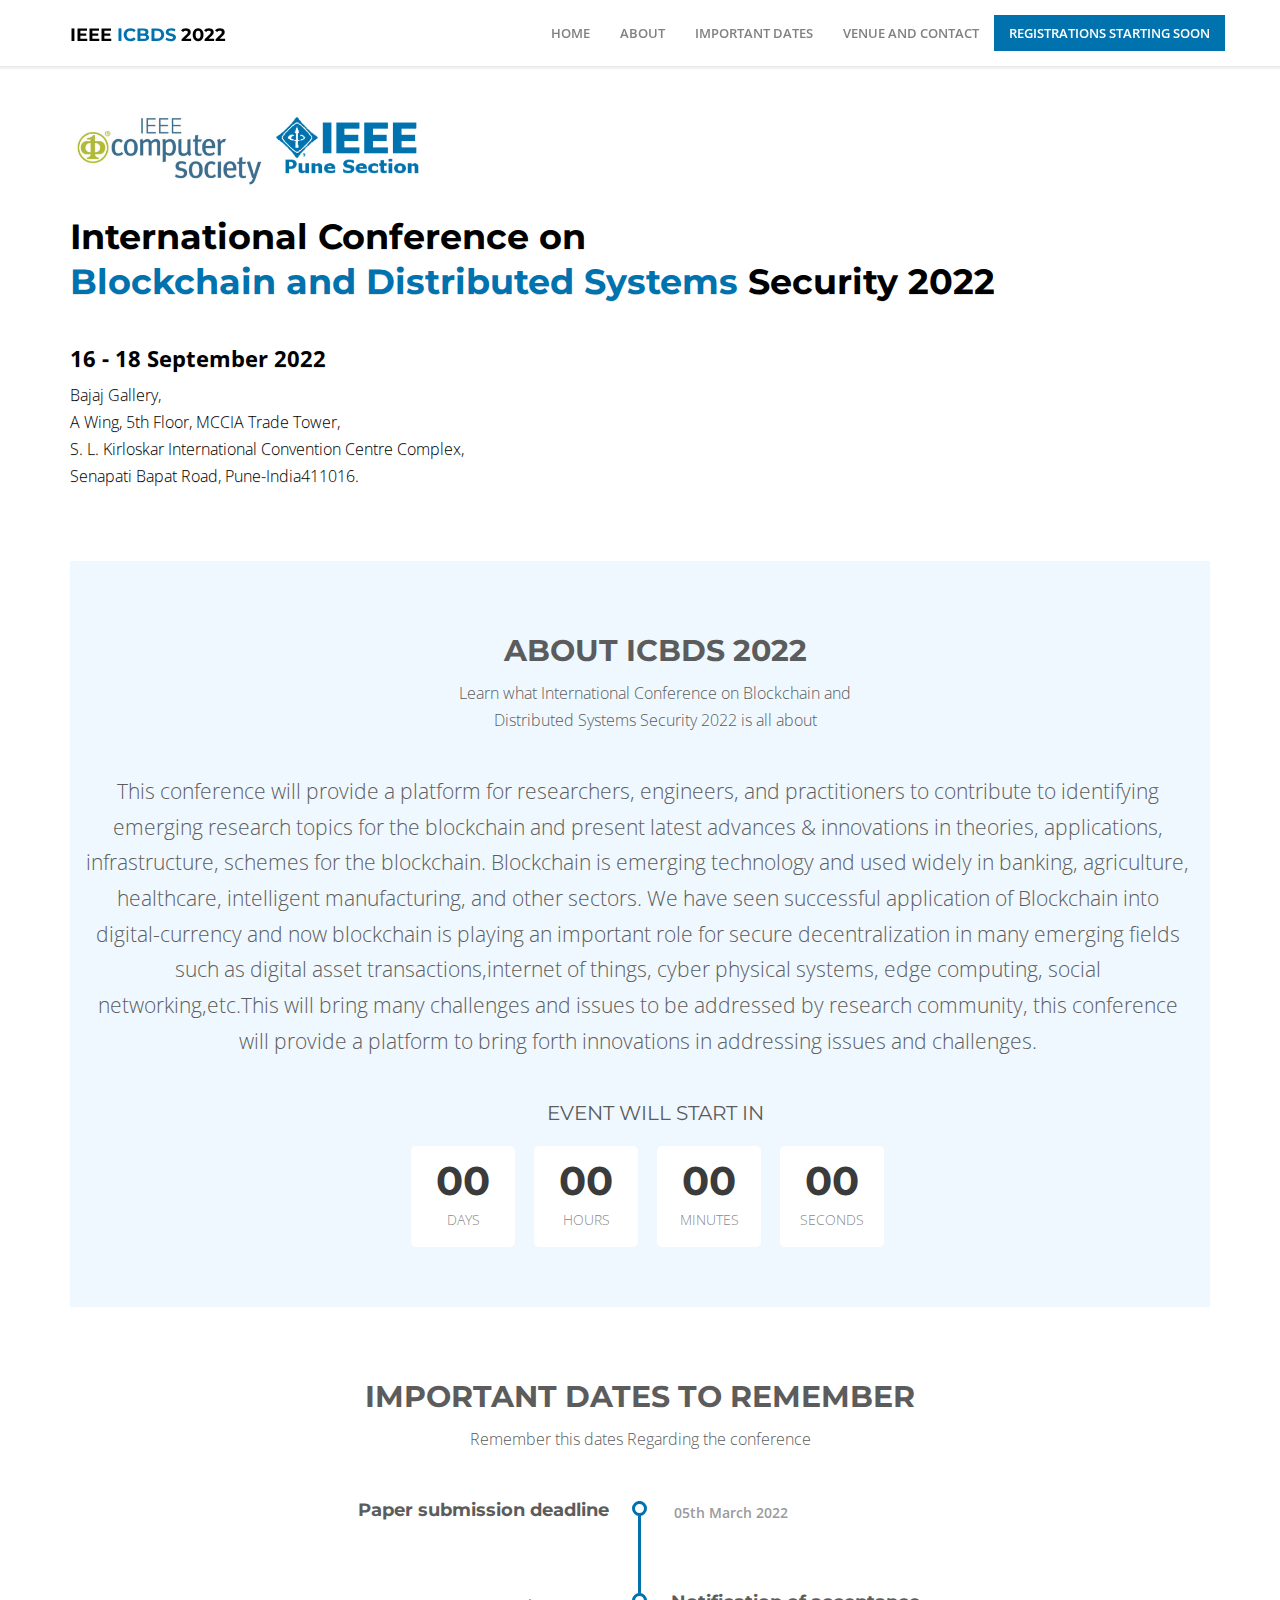
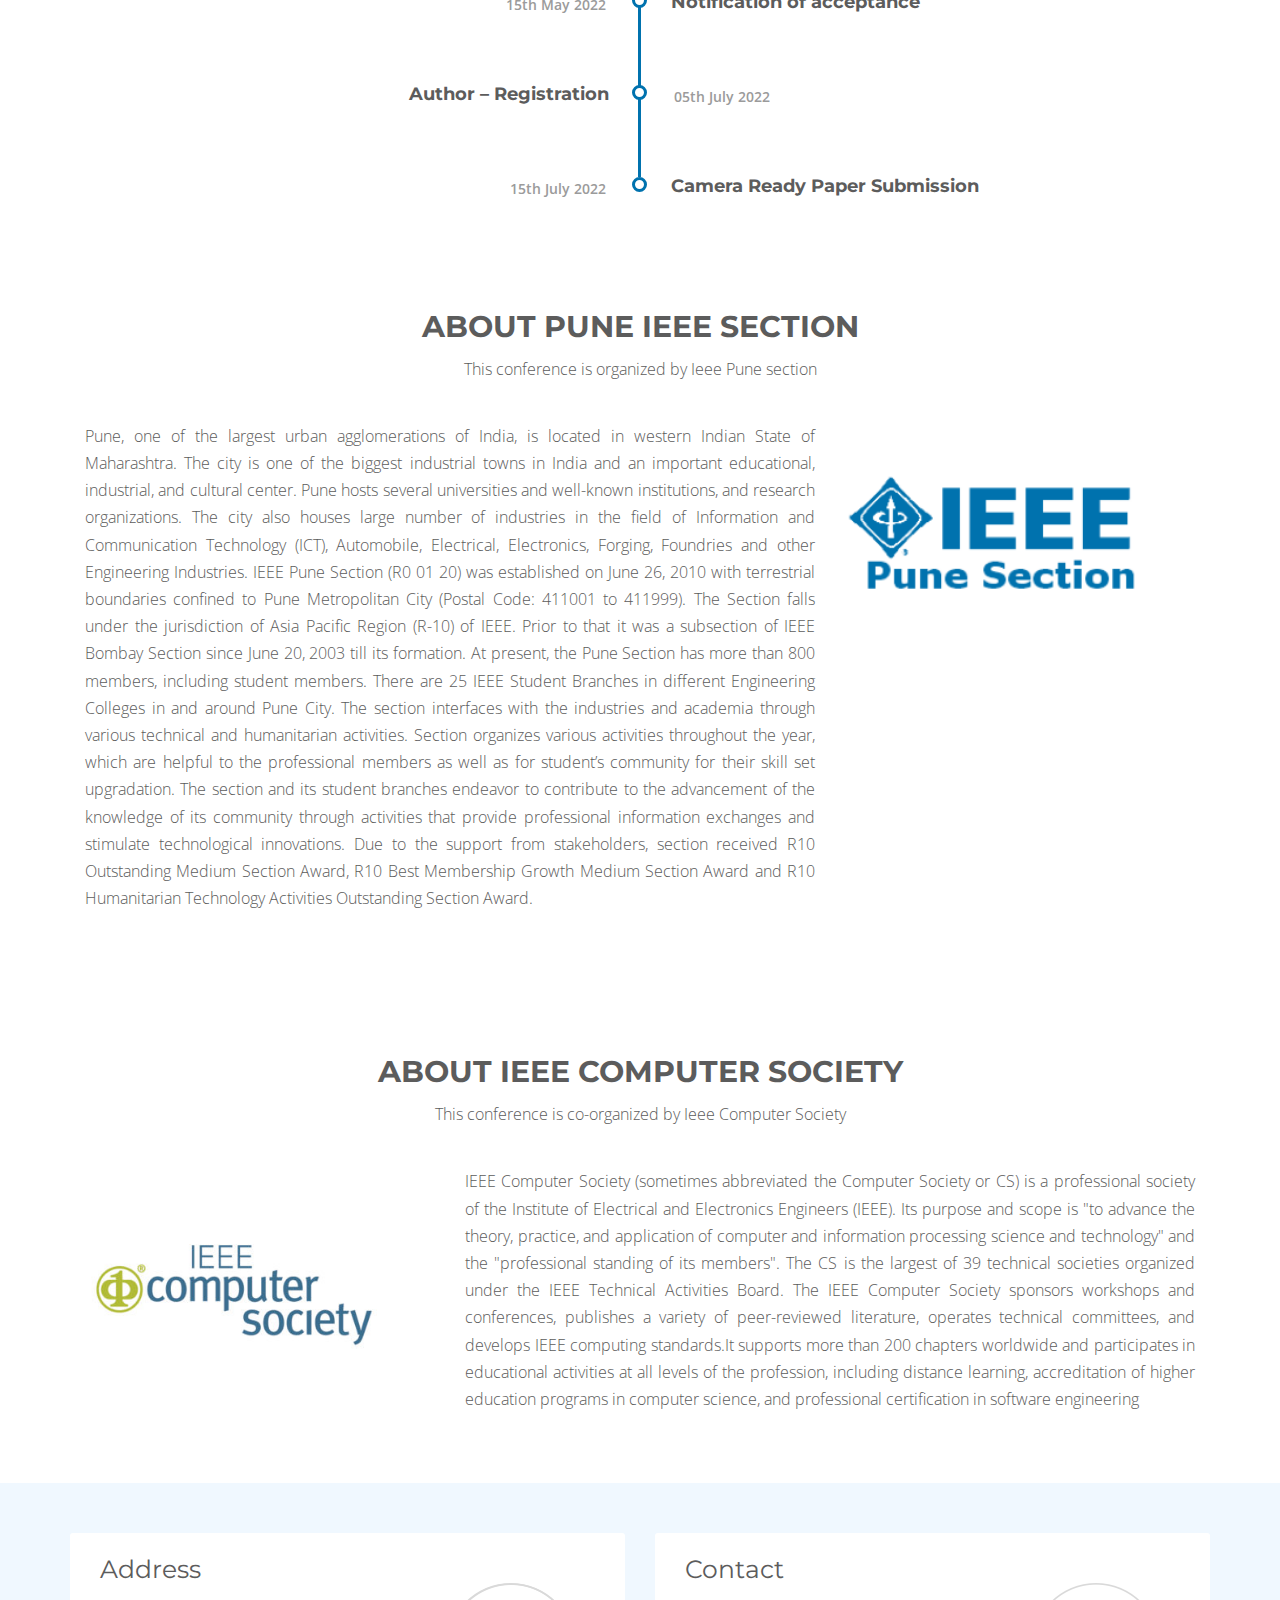
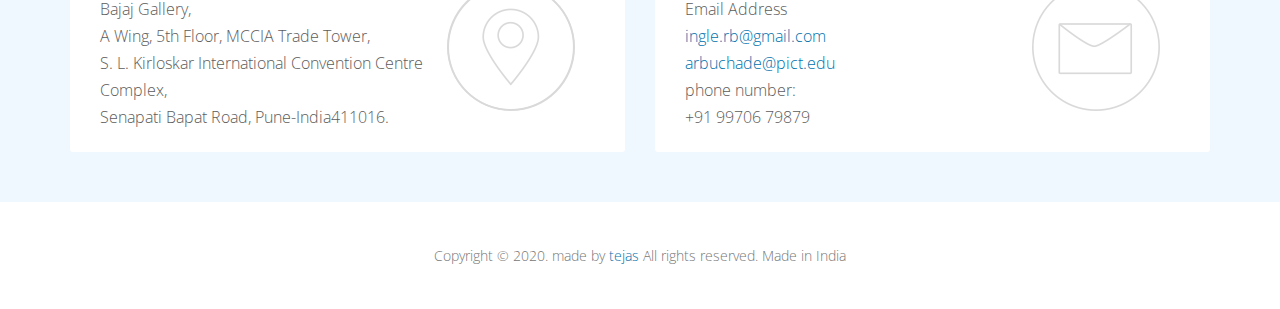
==== commit 82dd8700: "Update index.html" ====
--- a/index.html
+++ b/index.html
@@ -26,7 +26,7 @@
     <link rel="shortcut icon" href="images/favicon.ico">
 
     <!-- Page Title -->
-    <title>Event Conference Meetup Landing Template - Gather</title>
+    <title>International Conference on Blockchain and Distributed Systems</title>
 
     <!-- Bootstrap -->
     <link href="css/bootstrap.min.css" rel="stylesheet">
@@ -108,7 +108,7 @@
             <h3 style="color:#000000;" class="page-title wow fadeInDown">International Conference on <br><span style="color:#0072ae">Blockchain and Distributed Systems</span> Security 2022</h3>
             
             <div class="when_where wow fadeIn" style="color:black" data-wow-delay="0.4s">
-                <p class="event_when" style="color:black"> 16 - 22 September 2022</p>
+                <p class="event_when" style="color:black"> 16 - 18 September 2022</p>
                 <p class="event_where" style="color:black">Bajaj Gallery,<br>
                     A Wing, 5th Floor, MCCIA Trade Tower,<br>
                     S. L. Kirloskar International Convention Centre Complex,<br>
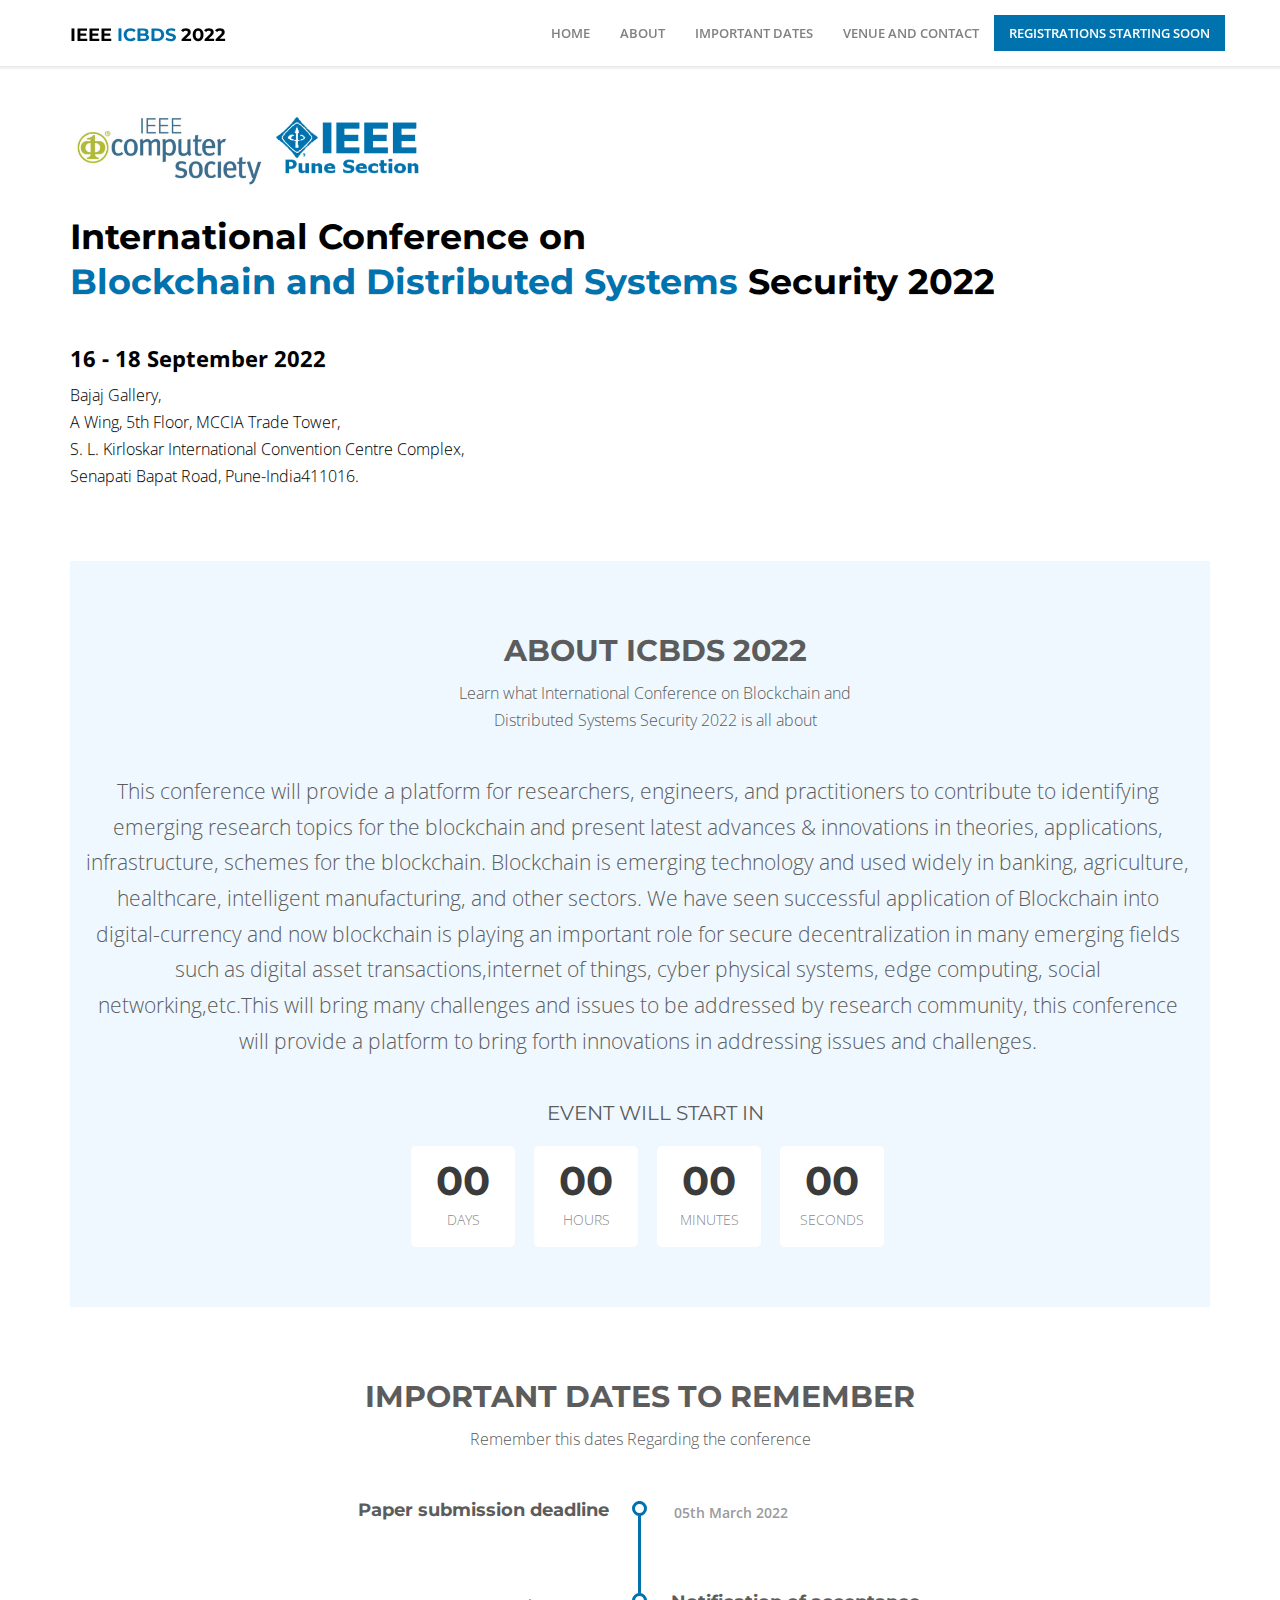
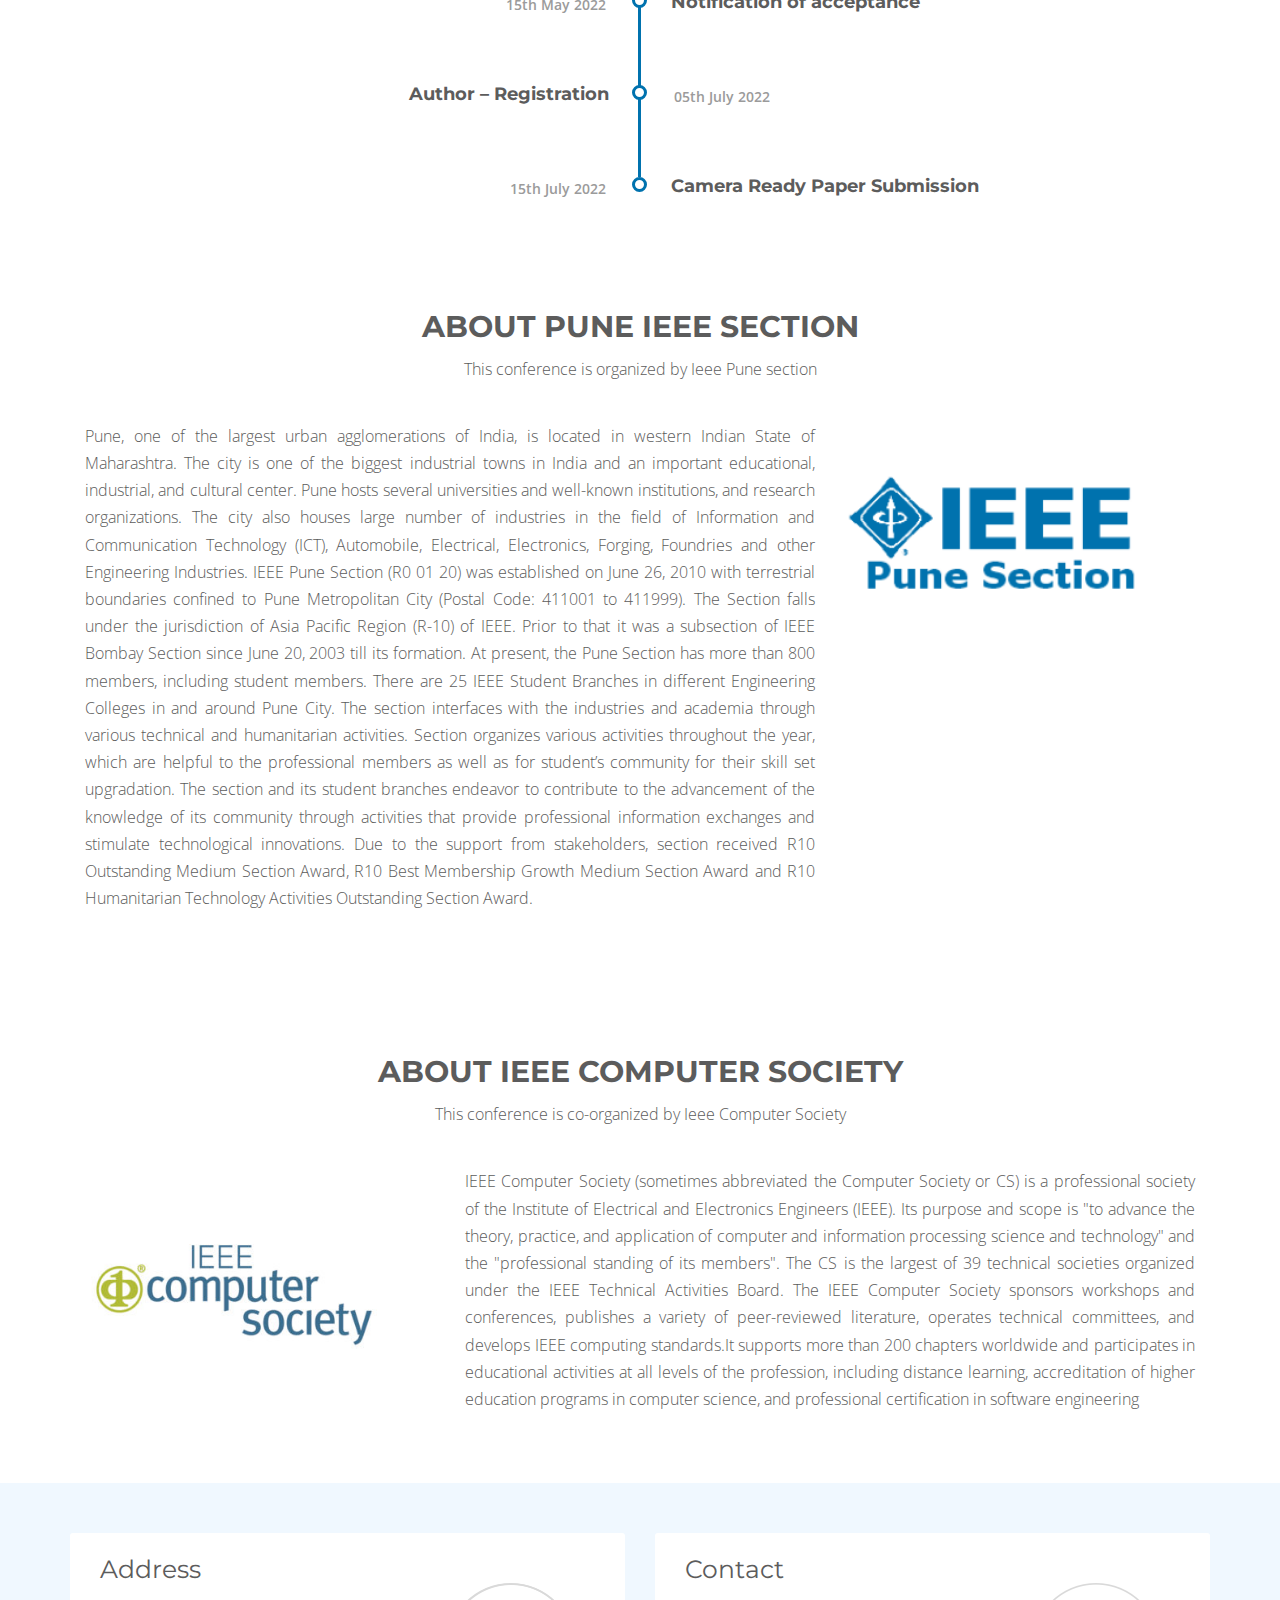
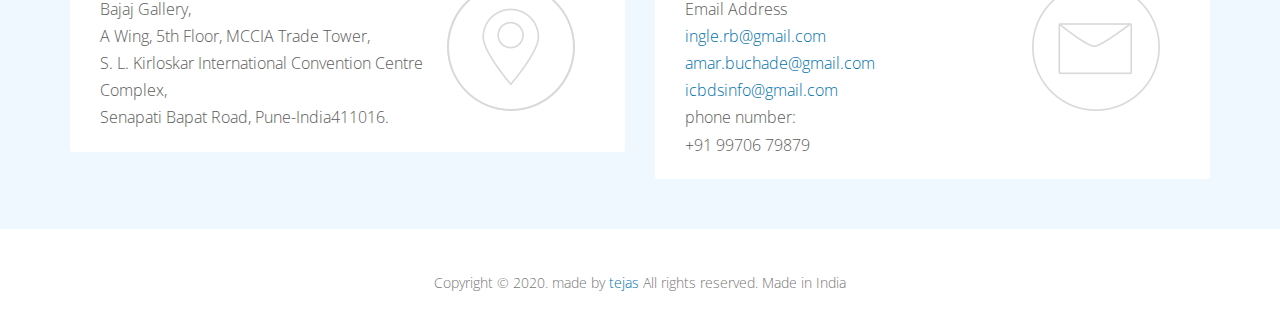
==== commit 559aee8b: "Update index.html" ====
--- a/index.html
+++ b/index.html
@@ -291,7 +291,9 @@
                             <h5>Contact</h5>
                             <p> Email Address
                                 <br><a href="mailto:ingle.rb@gmail.com">ingle.rb@gmail.com</a>
-                                <br> <a href="mailto:arbuchade@pict.edu">arbuchade@pict.edu</a>
+                                <br> <a href="mailto:arbuchade@pict.edu">amar.buchade@gmail.com</a>
+                                <br> <a href="mailto:icbdsinfo@gmail.com">icbdsinfo@gmail.com</a>
+                             
                                 <br> phone number:
                                 <br> +91 99706 79879
                             </p>
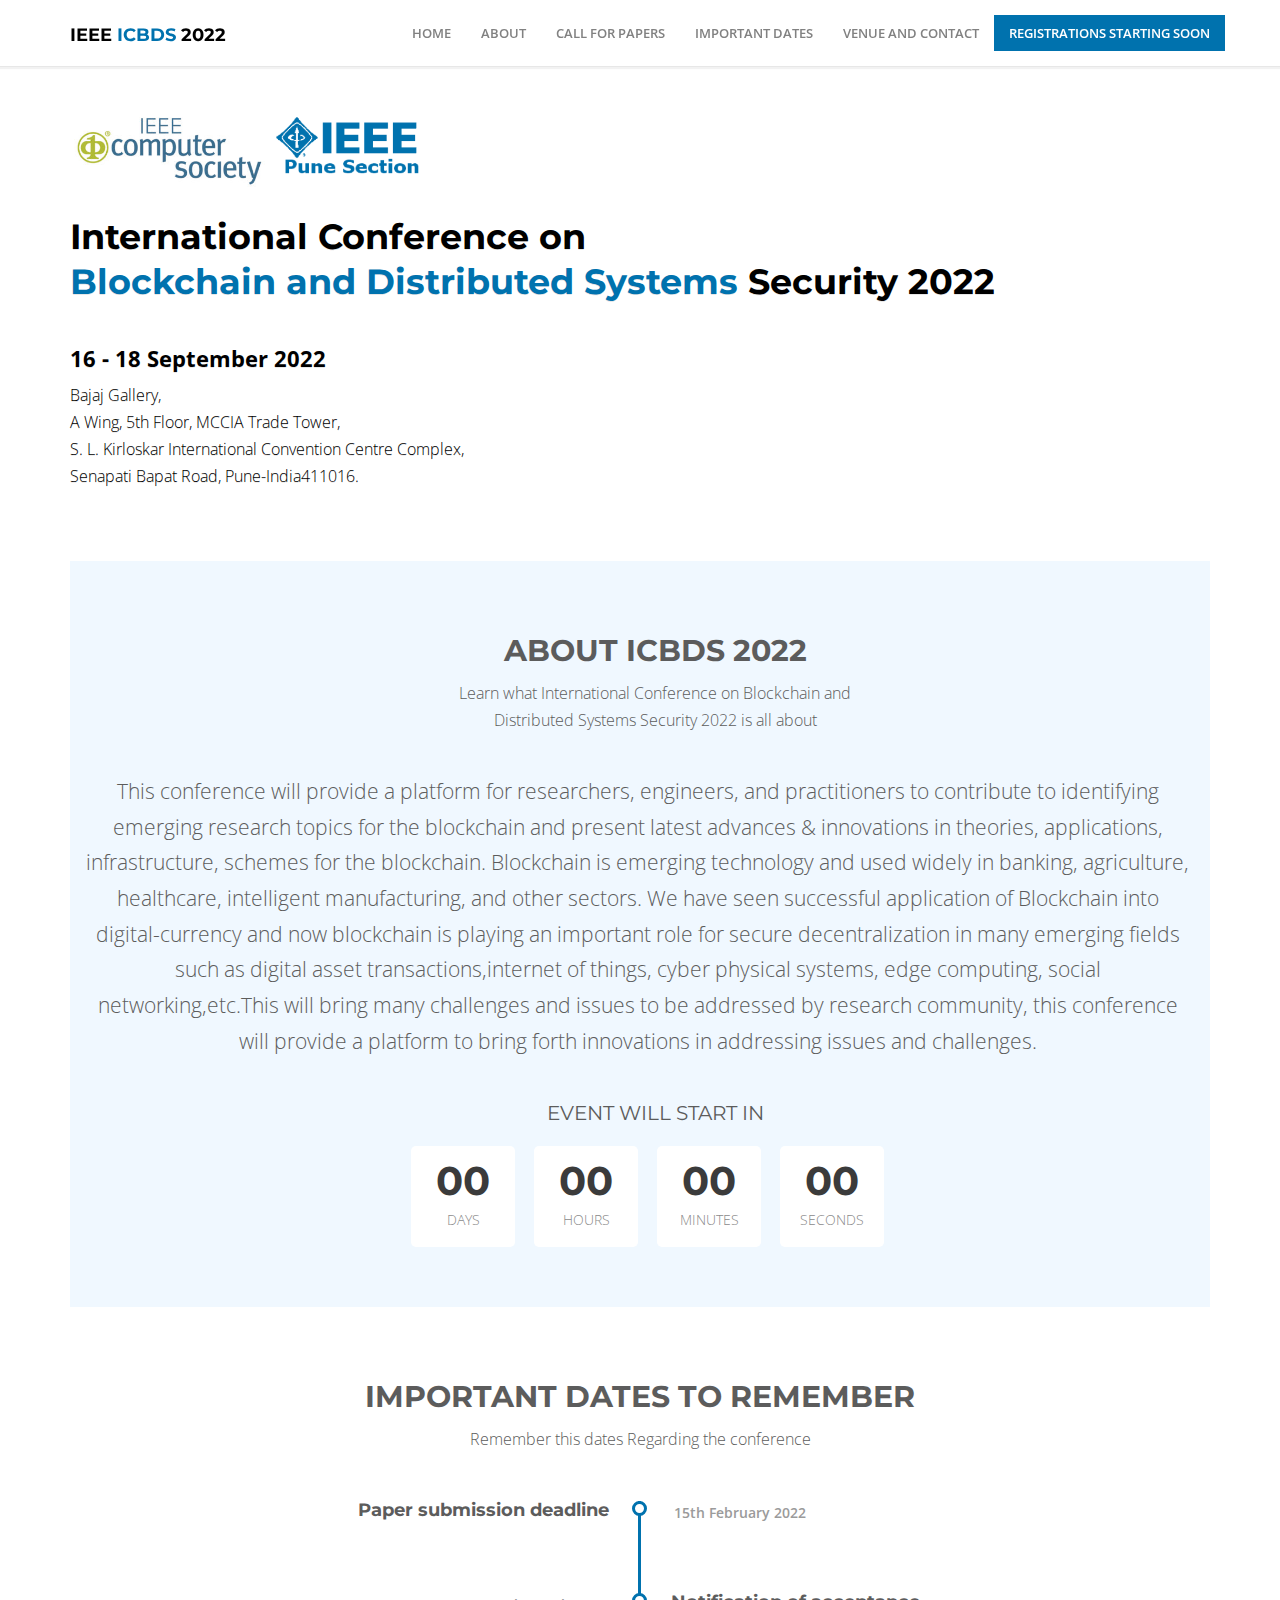
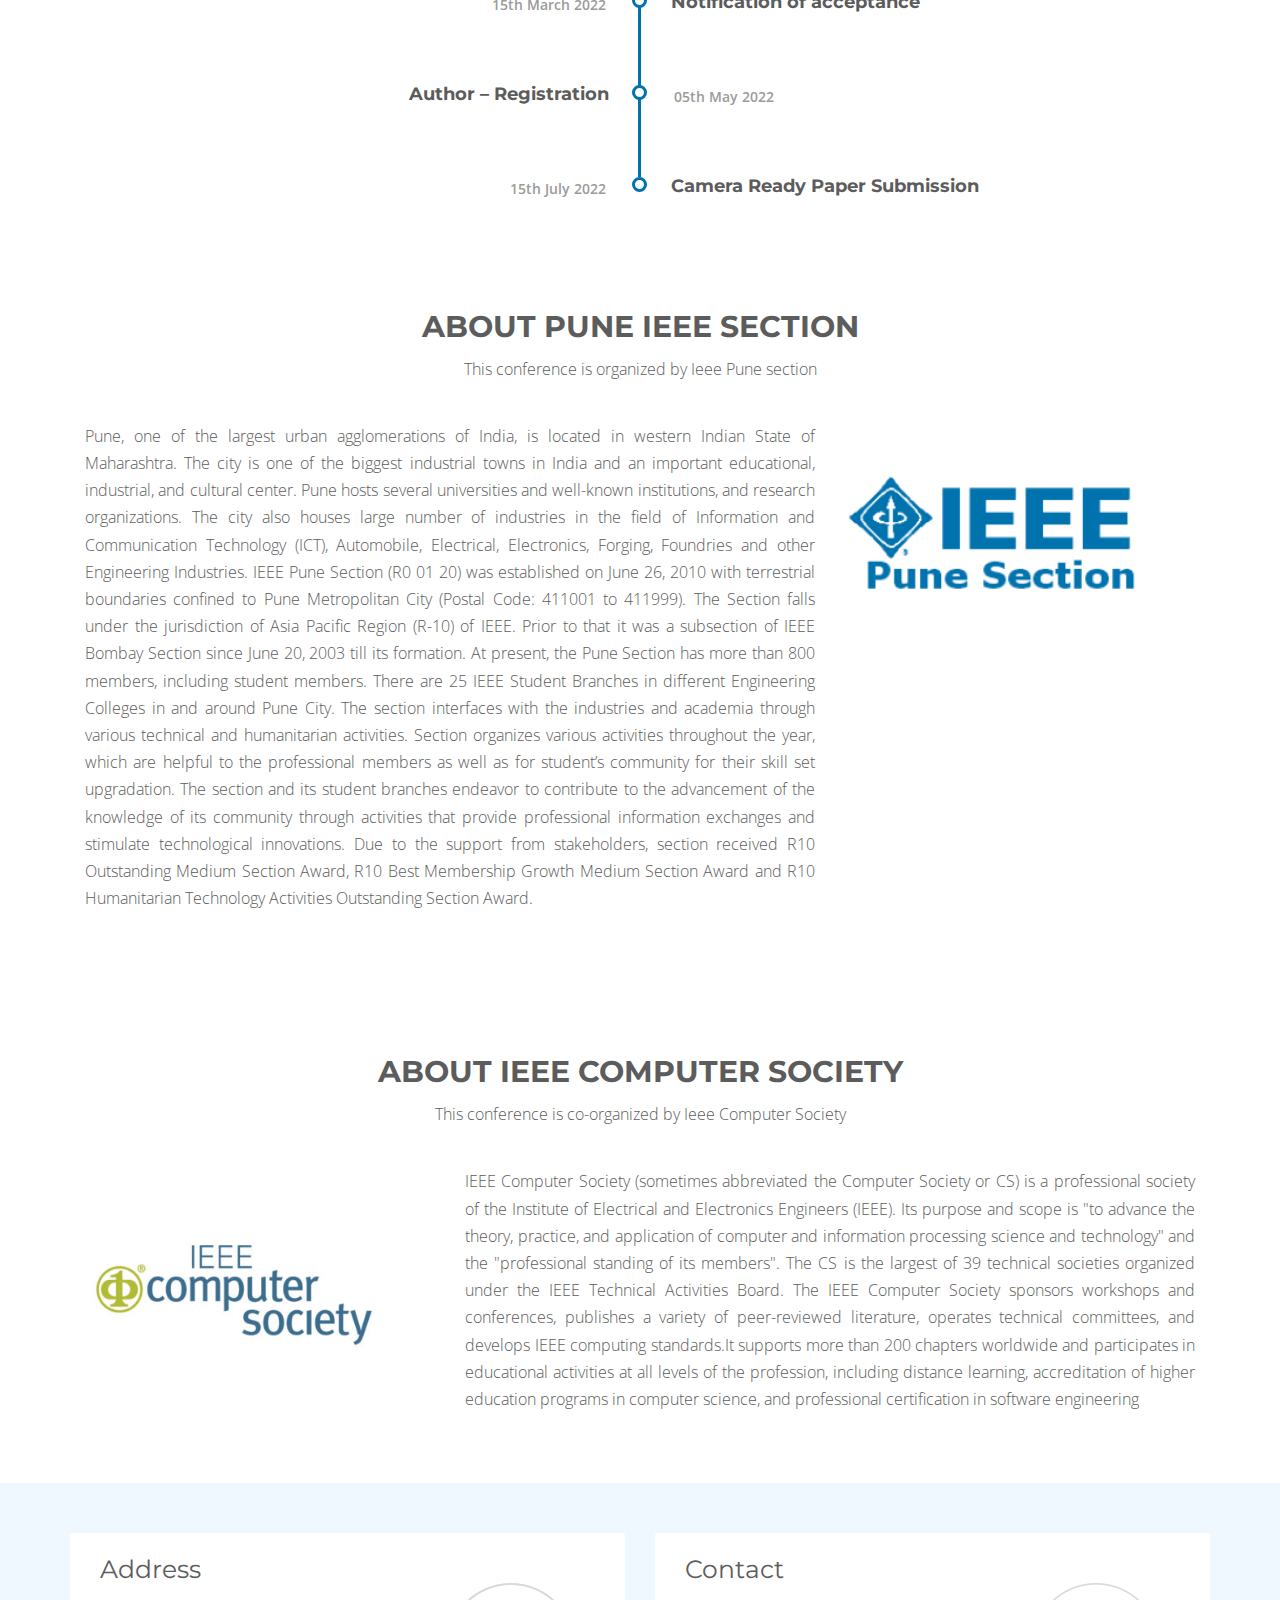
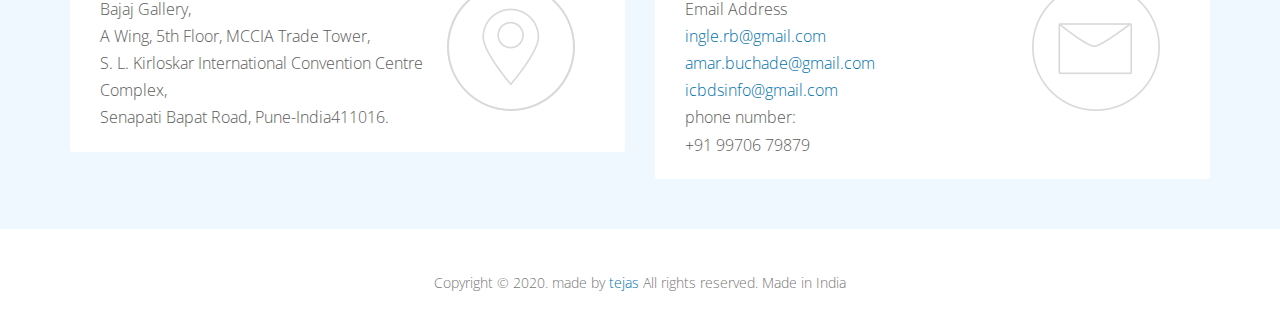
==== commit 9fcd80b5: "ok" ====
--- a/index.html
+++ b/index.html
@@ -1,16 +1,6 @@
 <!DOCTYPE html>
 <html lang="en">
-<!-- 
-
-Page    : Blog Single / Gather
-Version : 1.0
-Author  : Surjith S M
-URI     : http://themeforest.net/user/surjithctly
-
-Copyright © All rights Reserved
-Surjith S M / @surjithctly
-
- -->
+
 
 <head>
     <meta charset="utf-8">
@@ -49,11 +39,7 @@
     <!-- Options: green, purple, red, yellow, mint, blue, black  -->
     <link href="css/themes/green.css" rel="stylesheet">
 
-    <!-- HTML5 shim and Respond.js for IE8 support of HTML5 elements and media queries -->
-    <!-- WARNING: Respond.js doesn't work if you view the page via file:// -->
-    <!--[if lt IE 9]>
-  <script src="js/ie/respond.min.js"></script>
-  <![endif]-->
+
 
     <!-- Modernizr -->
     <script src="js/modernizr.min.js"></script>
@@ -85,6 +71,7 @@
                 <ul class="nav navbar-nav navbar-right">
                     <li><a href="#">Home</a></li>
                     <li><a href="#about">About</a></li>
+                    <li><a href="cpf.html">Call For Papers</a></li>
                     <li><a href="#imp">Important Dates</a></li>
                     <li><a href="#vac">Venue and Contact</a></li>
                     <li style="background-color:#0072ae;"><a style="color:white">Registrations Starting Soon</a></li>
@@ -179,7 +166,7 @@
 
             <div class="timeline-content">
                 <h2 class="wow flipInX" data-wow-delay="0.3s" style="visibility: visible; animation-delay: 0.3s; -webkit-animation-delay: 0.3s; animation-name: flipInX; -webkit-animation-name: flipInX;"> Paper submission deadline</h2>
-                <span class="date wow flipInX" data-wow-delay="0.3s" style="visibility: visible; animation-delay: 0.3s; -webkit-animation-delay: 0.3s; animation-name: flipInX; -webkit-animation-name: flipInX;">05th March 2022</span>
+                <span class="date wow flipInX" data-wow-delay="0.3s" style="visibility: visible; animation-delay: 0.3s; -webkit-animation-delay: 0.3s; animation-name: flipInX; -webkit-animation-name: flipInX;">15th February 2022</span>
             </div>
             <!-- timeline-content -->
         </div>
@@ -193,7 +180,7 @@
 
             <div class="timeline-content">
                 <h2 class="wow flipInX" data-wow-delay="0.3s" style="visibility: visible; animation-delay: 0.3s; -webkit-animation-delay: 0.3s; animation-name: flipInX; -webkit-animation-name: flipInX;"> Notification of acceptance</h2>
-                <span class="date wow flipInX" data-wow-delay="0.3s" style="visibility: visible; animation-delay: 0.3s; -webkit-animation-delay: 0.3s; animation-name: flipInX; -webkit-animation-name: flipInX;">15th May 2022</span>
+                <span class="date wow flipInX" data-wow-delay="0.3s" style="visibility: visible; animation-delay: 0.3s; -webkit-animation-delay: 0.3s; animation-name: flipInX; -webkit-animation-name: flipInX;">15th March 2022</span>
             </div>
             <!-- timeline-content -->
         </div>
@@ -207,7 +194,7 @@
 
             <div class="timeline-content">
                 <h2 class="wow flipInX" data-wow-delay="0.3s" style="visibility: visible; animation-delay: 0.3s; -webkit-animation-delay: 0.3s; animation-name: flipInX; -webkit-animation-name: flipInX;">Author – Registration</h2>
-                <span class="date wow flipInX" data-wow-delay="0.3s" style="visibility: visible; animation-delay: 0.3s; -webkit-animation-delay: 0.3s; animation-name: flipInX; -webkit-animation-name: flipInX;">05th July 2022</span>
+                <span class="date wow flipInX" data-wow-delay="0.3s" style="visibility: visible; animation-delay: 0.3s; -webkit-animation-delay: 0.3s; animation-name: flipInX; -webkit-animation-name: flipInX;">05th May 2022</span>
             </div>
             <!-- timeline-content -->
         </div>
@@ -293,7 +280,6 @@
                                 <br><a href="mailto:ingle.rb@gmail.com">ingle.rb@gmail.com</a>
                                 <br> <a href="mailto:arbuchade@pict.edu">amar.buchade@gmail.com</a>
                                 <br> <a href="mailto:icbdsinfo@gmail.com">icbdsinfo@gmail.com</a>
-                             
                                 <br> phone number:
                                 <br> +91 99706 79879
                             </p>
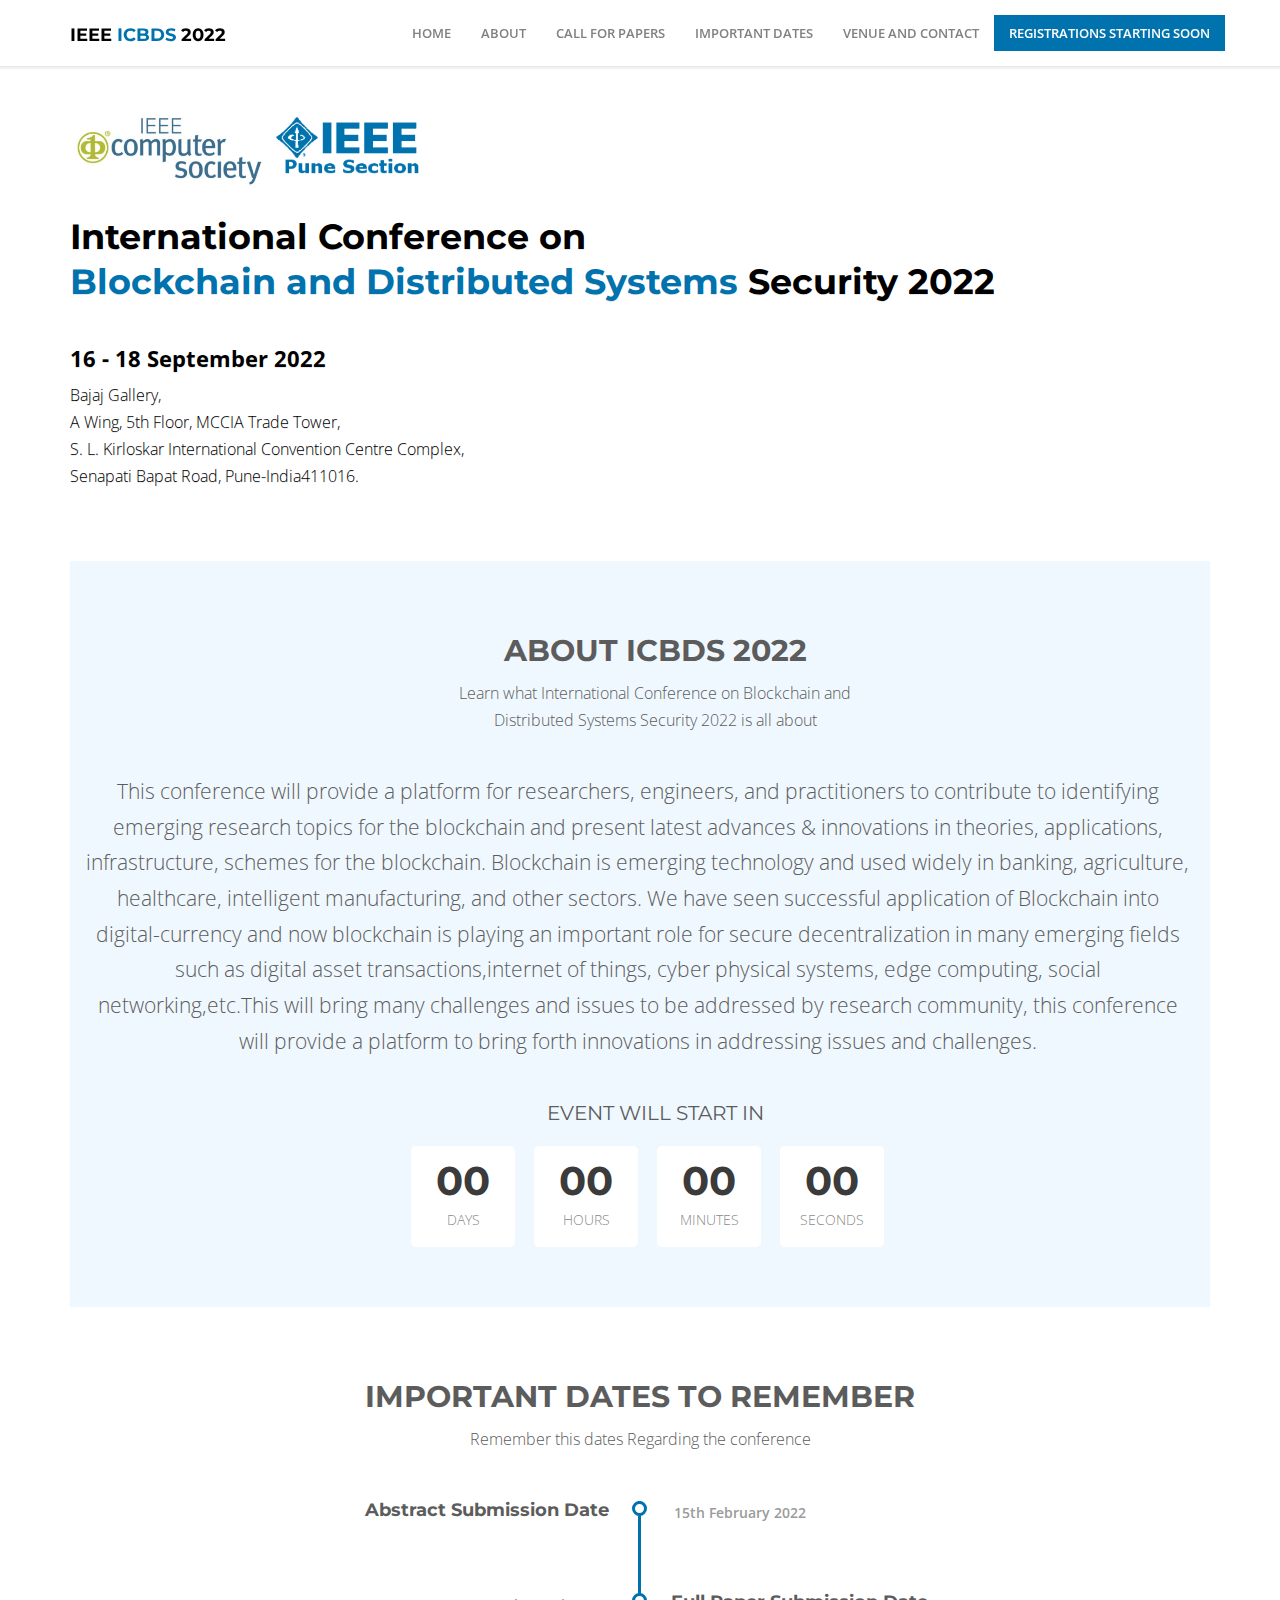
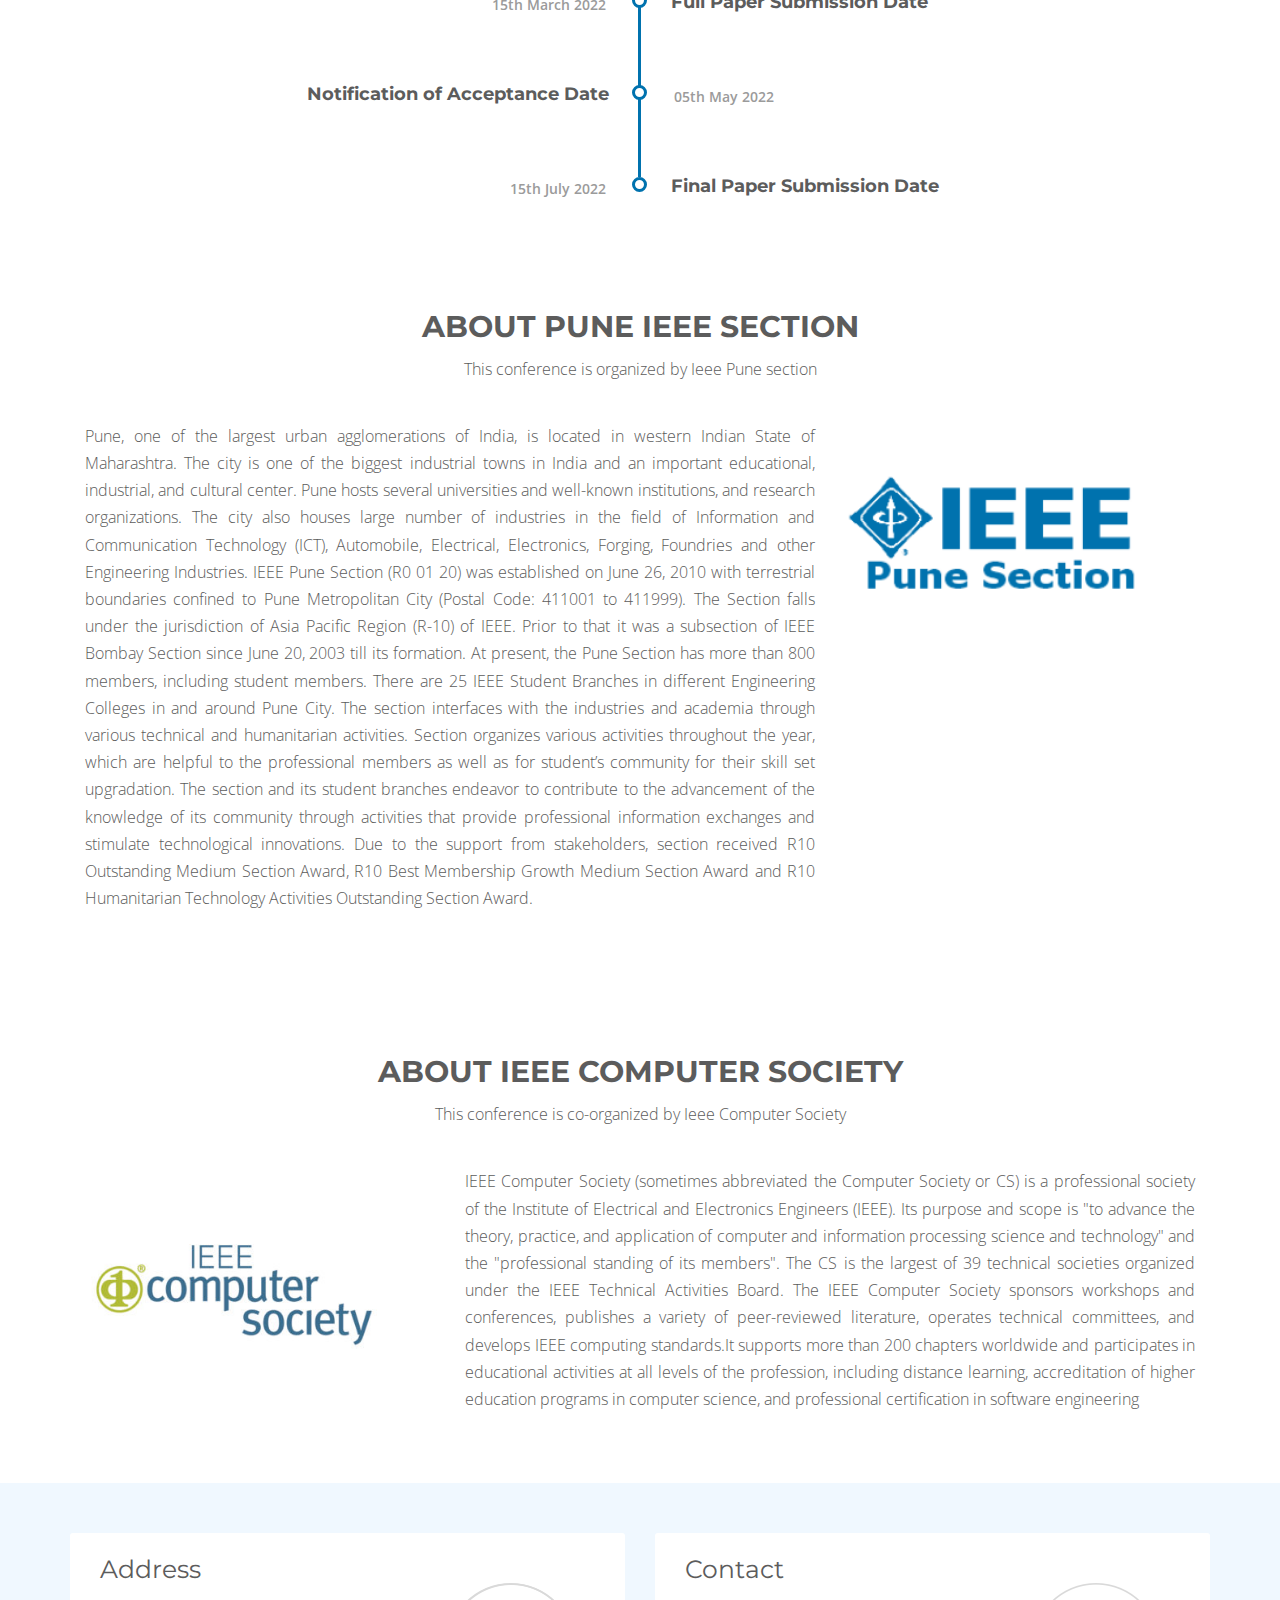
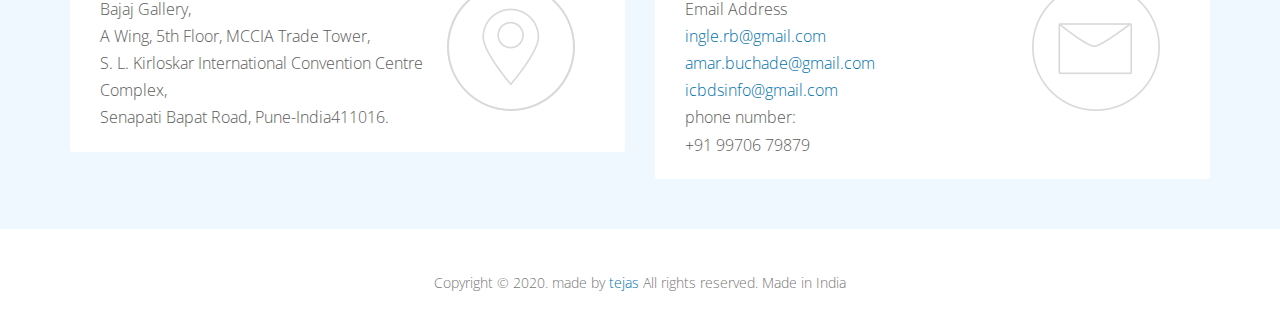
==== commit 8e12cee5: "ok" ====
--- a/index.html
+++ b/index.html
@@ -165,7 +165,7 @@
             <!-- timeline-bullet -->
 
             <div class="timeline-content">
-                <h2 class="wow flipInX" data-wow-delay="0.3s" style="visibility: visible; animation-delay: 0.3s; -webkit-animation-delay: 0.3s; animation-name: flipInX; -webkit-animation-name: flipInX;"> Paper submission deadline</h2>
+                <h2 class="wow flipInX" data-wow-delay="0.3s" style="visibility: visible; animation-delay: 0.3s; -webkit-animation-delay: 0.3s; animation-name: flipInX; -webkit-animation-name: flipInX;">Abstract Submission Date</h2>
                 <span class="date wow flipInX" data-wow-delay="0.3s" style="visibility: visible; animation-delay: 0.3s; -webkit-animation-delay: 0.3s; animation-name: flipInX; -webkit-animation-name: flipInX;">15th February 2022</span>
             </div>
             <!-- timeline-content -->
@@ -179,7 +179,7 @@
             <!-- timeline-bullet -->
 
             <div class="timeline-content">
-                <h2 class="wow flipInX" data-wow-delay="0.3s" style="visibility: visible; animation-delay: 0.3s; -webkit-animation-delay: 0.3s; animation-name: flipInX; -webkit-animation-name: flipInX;"> Notification of acceptance</h2>
+                <h2 class="wow flipInX" data-wow-delay="0.3s" style="visibility: visible; animation-delay: 0.3s; -webkit-animation-delay: 0.3s; animation-name: flipInX; -webkit-animation-name: flipInX;">Full Paper Submission Date</h2>
                 <span class="date wow flipInX" data-wow-delay="0.3s" style="visibility: visible; animation-delay: 0.3s; -webkit-animation-delay: 0.3s; animation-name: flipInX; -webkit-animation-name: flipInX;">15th March 2022</span>
             </div>
             <!-- timeline-content -->
@@ -193,7 +193,7 @@
             <!-- timeline-bullet -->
 
             <div class="timeline-content">
-                <h2 class="wow flipInX" data-wow-delay="0.3s" style="visibility: visible; animation-delay: 0.3s; -webkit-animation-delay: 0.3s; animation-name: flipInX; -webkit-animation-name: flipInX;">Author – Registration</h2>
+                <h2 class="wow flipInX" data-wow-delay="0.3s" style="visibility: visible; animation-delay: 0.3s; -webkit-animation-delay: 0.3s; animation-name: flipInX; -webkit-animation-name: flipInX;">Notification of Acceptance Date</h2>
                 <span class="date wow flipInX" data-wow-delay="0.3s" style="visibility: visible; animation-delay: 0.3s; -webkit-animation-delay: 0.3s; animation-name: flipInX; -webkit-animation-name: flipInX;">05th May 2022</span>
             </div>
             <!-- timeline-content -->
@@ -207,7 +207,7 @@
             <!-- timeline-bullet -->
 
             <div class="timeline-content">
-                <h2 class="wow flipInX" data-wow-delay="0.3s" style="visibility: visible; animation-delay: 0.3s; -webkit-animation-delay: 0.3s; animation-name: flipInX; -webkit-animation-name: flipInX;">Camera Ready Paper Submission</h2>
+                <h2 class="wow flipInX" data-wow-delay="0.3s" style="visibility: visible; animation-delay: 0.3s; -webkit-animation-delay: 0.3s; animation-name: flipInX; -webkit-animation-name: flipInX;">Final Paper Submission Date</h2>
                 <span class="date wow flipInX" data-wow-delay="0.3s" style="visibility: visible; animation-delay: 0.3s; -webkit-animation-delay: 0.3s; animation-name: flipInX; -webkit-animation-name: flipInX;">15th July 2022</span>
             </div>
             <!-- timeline-content -->
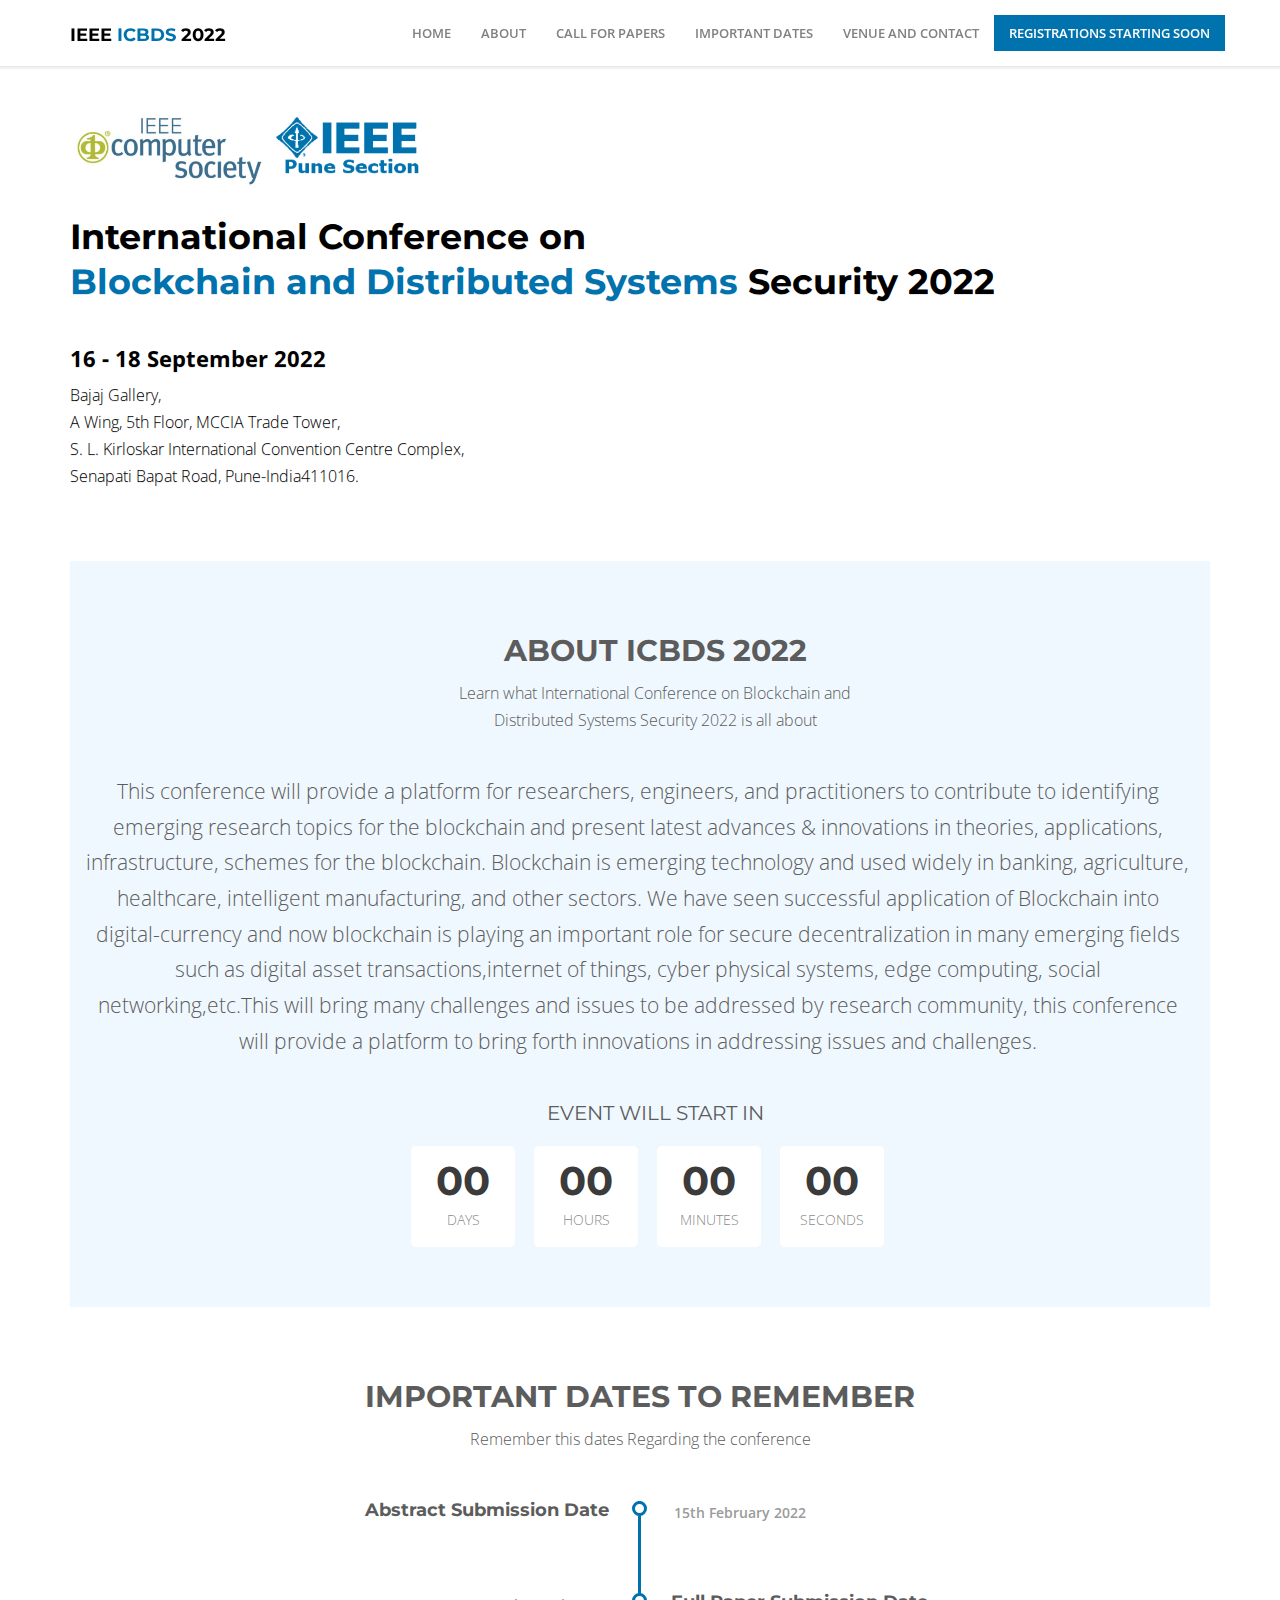
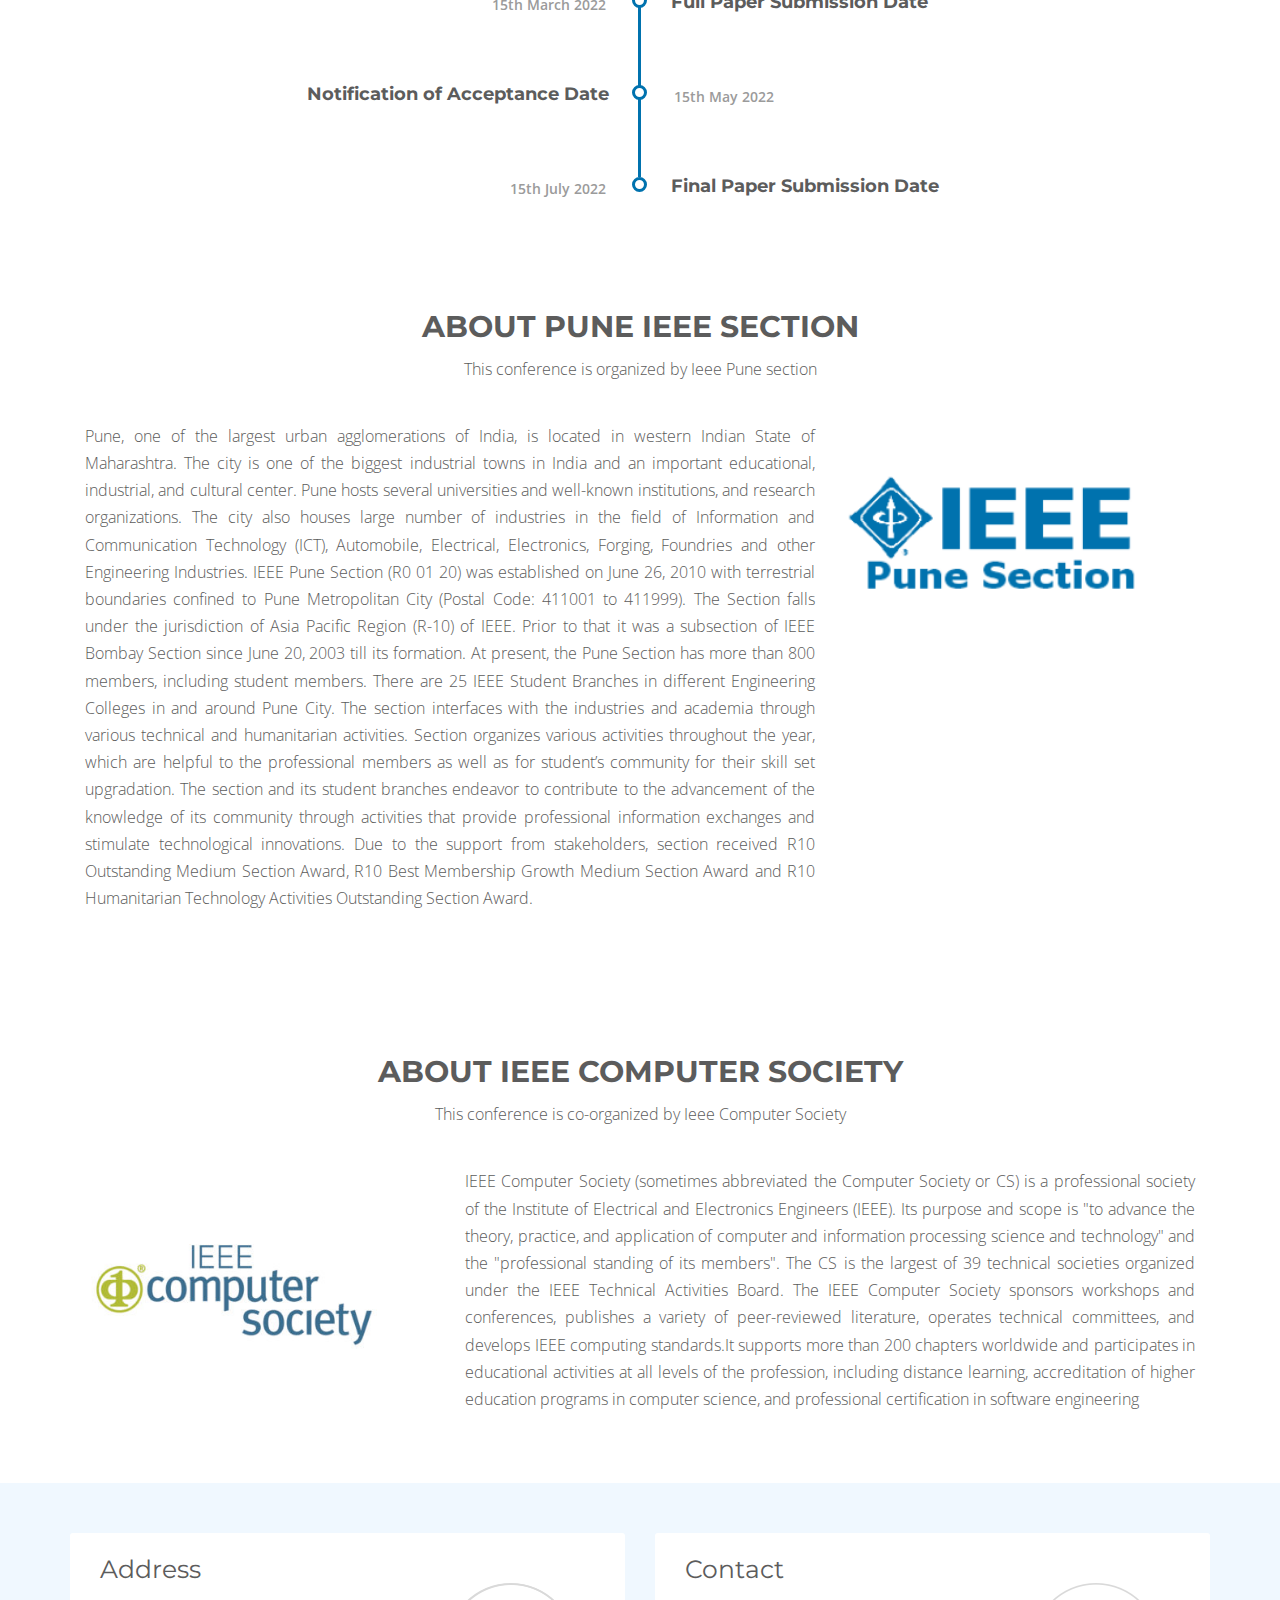
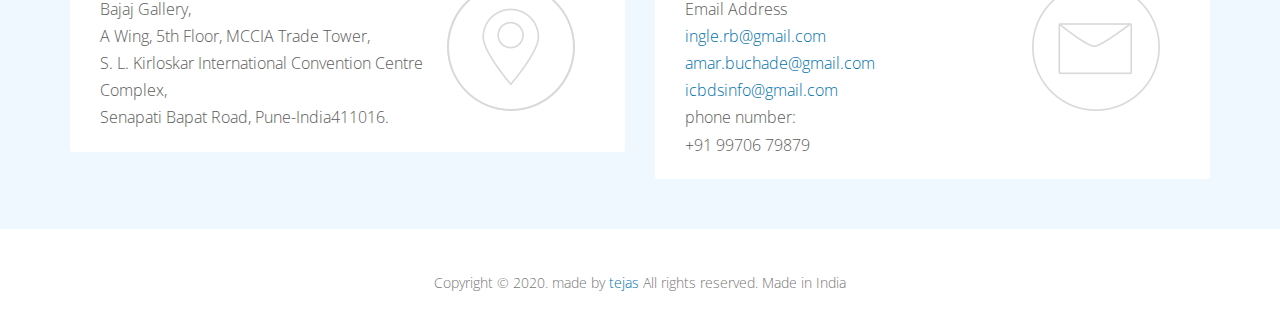
==== commit e7175903: "ok" ====
--- a/index.html
+++ b/index.html
@@ -194,7 +194,7 @@
 
             <div class="timeline-content">
                 <h2 class="wow flipInX" data-wow-delay="0.3s" style="visibility: visible; animation-delay: 0.3s; -webkit-animation-delay: 0.3s; animation-name: flipInX; -webkit-animation-name: flipInX;">Notification of Acceptance Date</h2>
-                <span class="date wow flipInX" data-wow-delay="0.3s" style="visibility: visible; animation-delay: 0.3s; -webkit-animation-delay: 0.3s; animation-name: flipInX; -webkit-animation-name: flipInX;">05th May 2022</span>
+                <span class="date wow flipInX" data-wow-delay="0.3s" style="visibility: visible; animation-delay: 0.3s; -webkit-animation-delay: 0.3s; animation-name: flipInX; -webkit-animation-name: flipInX;">15th May 2022</span>
             </div>
             <!-- timeline-content -->
         </div>
